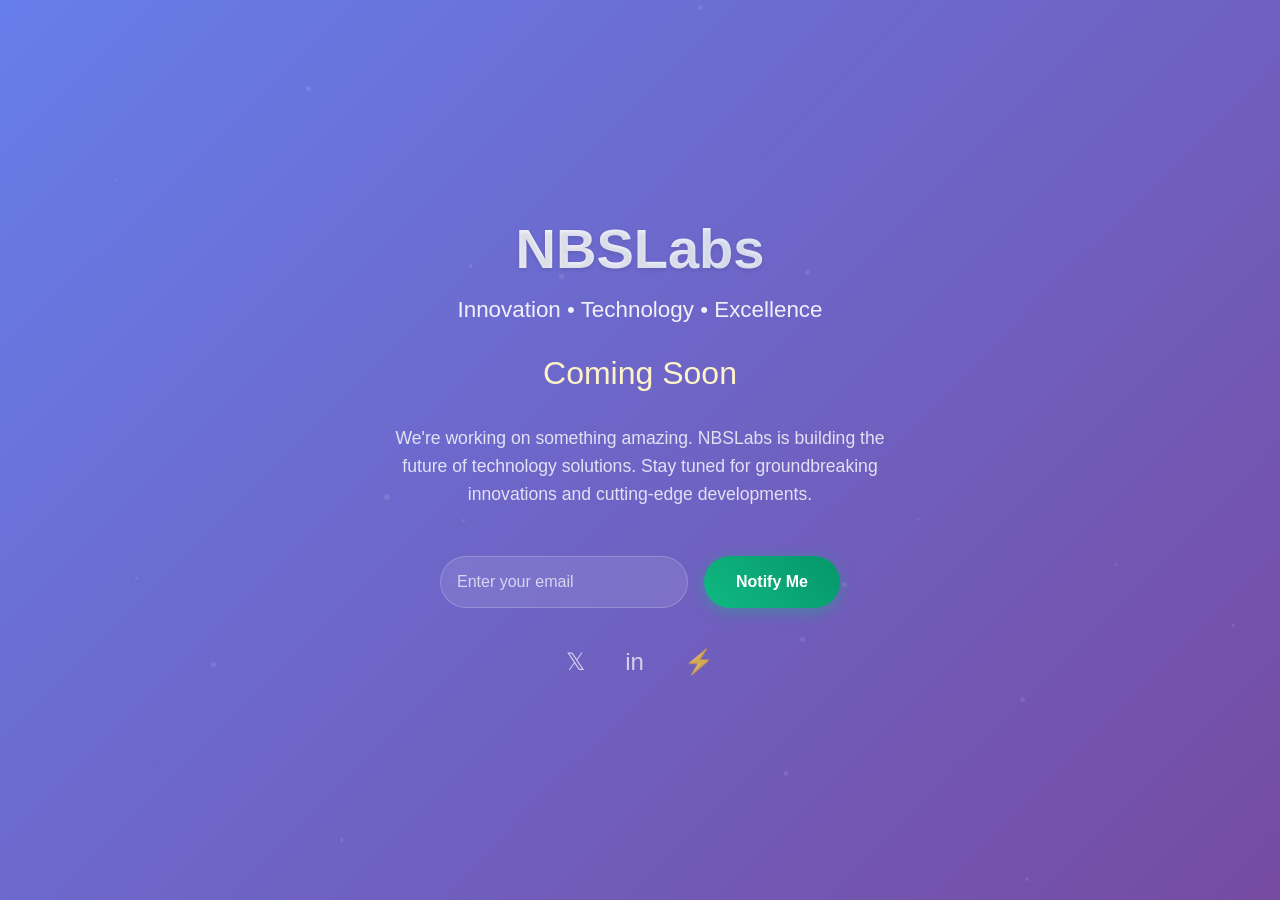
==== index.html @ 2b1c2d2f "Implemented basic coming soon web page" ====
<!DOCTYPE html>
<html lang="en">
<head>
    <meta charset="UTF-8">
    <meta name="viewport" content="width=device-width, initial-scale=1.0">
    <title>NBSLabs - Coming Soon</title>
    <meta name="description" content="NBSLabs - Innovation in technology. Coming soon.">
    <meta name="keywords" content="NBSLabs, technology, innovation, development, labs">
    
    <style>
        * {
            margin: 0;
            padding: 0;
            box-sizing: border-box;
        }

        body {
            font-family: -apple-system, BlinkMacSystemFont, 'Segoe UI', Roboto, Oxygen, Ubuntu, Cantarell, sans-serif;
            background: linear-gradient(135deg, #667eea 0%, #764ba2 100%);
            min-height: 100vh;
            display: flex;
            align-items: center;
            justify-content: center;
            color: white;
            overflow: hidden;
        }

        .container {
            text-align: center;
            max-width: 600px;
            padding: 2rem;
            animation: fadeInUp 1s ease-out;
        }

        .logo {
            font-size: 3.5rem;
            font-weight: 700;
            margin-bottom: 1rem;
            background: linear-gradient(45deg, #ffffff, #e0e7ff);
            -webkit-background-clip: text;
            -webkit-text-fill-color: transparent;
            background-clip: text;
            text-shadow: 0 2px 4px rgba(0,0,0,0.1);
        }

        .tagline {
            font-size: 1.4rem;
            margin-bottom: 2rem;
            opacity: 0.9;
            font-weight: 300;
        }

        .coming-soon {
            font-size: 2rem;
            font-weight: 500;
            margin-bottom: 2rem;
            color: #fef3c7;
        }

        .description {
            font-size: 1.1rem;
            line-height: 1.6;
            margin-bottom: 3rem;
            opacity: 0.8;
        }

        .notify-form {
            display: flex;
            max-width: 400px;
            margin: 0 auto 2rem;
            gap: 1rem;
        }

        .email-input {
            flex: 1;
            padding: 1rem;
            border: none;
            border-radius: 50px;
            font-size: 1rem;
            background: rgba(255, 255, 255, 0.1);
            color: white;
            backdrop-filter: blur(10px);
            border: 1px solid rgba(255, 255, 255, 0.2);
            transition: all 0.3s ease;
        }

        .email-input::placeholder {
            color: rgba(255, 255, 255, 0.7);
        }

        .email-input:focus {
            outline: none;
            background: rgba(255, 255, 255, 0.2);
            border-color: rgba(255, 255, 255, 0.4);
            transform: translateY(-2px);
        }

        .notify-btn {
            padding: 1rem 2rem;
            background: linear-gradient(45deg, #10b981, #059669);
            color: white;
            border: none;
            border-radius: 50px;
            font-size: 1rem;
            font-weight: 600;
            cursor: pointer;
            transition: all 0.3s ease;
            box-shadow: 0 4px 15px rgba(16, 185, 129, 0.4);
        }

        .notify-btn:hover {
            transform: translateY(-2px);
            box-shadow: 0 8px 25px rgba(16, 185, 129, 0.6);
        }

        .social-links {
            display: flex;
            justify-content: center;
            gap: 1.5rem;
            margin-top: 2rem;
        }

        .social-link {
            color: rgba(255, 255, 255, 0.7);
            font-size: 1.5rem;
            text-decoration: none;
            transition: all 0.3s ease;
            padding: 0.5rem;
        }

        .social-link:hover {
            color: white;
            transform: translateY(-3px);
        }

        .particles {
            position: absolute;
            width: 100%;
            height: 100%;
            overflow: hidden;
            z-index: -1;
        }

        .particle {
            position: absolute;
            background: rgba(255, 255, 255, 0.1);
            border-radius: 50%;
            animation: float 6s ease-in-out infinite;
        }

        @keyframes fadeInUp {
            from {
                opacity: 0;
                transform: translateY(30px);
            }
            to {
                opacity: 1;
                transform: translateY(0);
            }
        }

        @keyframes float {
            0%, 100% {
                transform: translateY(0px);
            }
            50% {
                transform: translateY(-20px);
            }
        }

        @media (max-width: 768px) {
            .container {
                padding: 1rem;
            }
            
            .logo {
                font-size: 2.5rem;
            }
            
            .coming-soon {
                font-size: 1.5rem;
            }
            
            .notify-form {
                flex-direction: column;
                gap: 1rem;
            }
            
            .notify-btn {
                padding: 1rem;
            }
        }
    </style>
</head>
<body>
    <div class="particles" id="particles"></div>
    
    <div class="container">
        <h1 class="logo">NBSLabs</h1>
        <p class="tagline">Innovation • Technology • Excellence</p>
        <h2 class="coming-soon">Coming Soon</h2>
        <p class="description">
            We're working on something amazing. NBSLabs is building the future of technology solutions. 
            Stay tuned for groundbreaking innovations and cutting-edge developments.
        </p>
        
        <form class="notify-form" onsubmit="handleNotify(event)">
            <input type="email" class="email-input" placeholder="Enter your email" required>
            <button type="submit" class="notify-btn">Notify Me</button>
        </form>
        
        <div class="social-links">
            <a href="#" class="social-link" title="Twitter">𝕏</a>
            <a href="#" class="social-link" title="LinkedIn">in</a>
            <a href="#" class="social-link" title="GitHub">⚡</a>
        </div>
    </div>

    <script>
        // Create floating particles
        function createParticles() {
            const particlesContainer = document.getElementById('particles');
            const particleCount = 20;
            
            for (let i = 0; i < particleCount; i++) {
                const particle = document.createElement('div');
                particle.className = 'particle';
                
                // Random size and position
                const size = Math.random() * 4 + 2;
                particle.style.width = size + 'px';
                particle.style.height = size + 'px';
                particle.style.left = Math.random() * 100 + '%';
                particle.style.top = Math.random() * 100 + '%';
                
                // Random animation delay and duration
                particle.style.animationDelay = Math.random() * 6 + 's';
                particle.style.animationDuration = (Math.random() * 3 + 3) + 's';
                
                particlesContainer.appendChild(particle);
            }
        }
        
        // Handle notify form submission
        function handleNotify(event) {
            event.preventDefault();
            const email = event.target.querySelector('.email-input').value;
            
            // Simple validation and feedback
            if (email) {
                alert('Thanks for your interest! We\'ll notify you when NBSLabs launches.');
                event.target.reset();
            }
        }
        
        // Initialize particles when page loads
        document.addEventListener('DOMContentLoaded', createParticles);
        
        // Add some dynamic effects
        document.addEventListener('mousemove', (e) => {
            const mouseX = e.clientX / window.innerWidth;
            const mouseY = e.clientY / window.innerHeight;
            
            document.body.style.background = `linear-gradient(135deg, 
                hsl(${220 + mouseX * 40}, 70%, ${60 + mouseY * 10}%) 0%, 
                hsl(${260 + mouseX * 40}, 70%, ${50 + mouseY * 10}%) 100%)`;
        });
    </script>
</body>
</html>
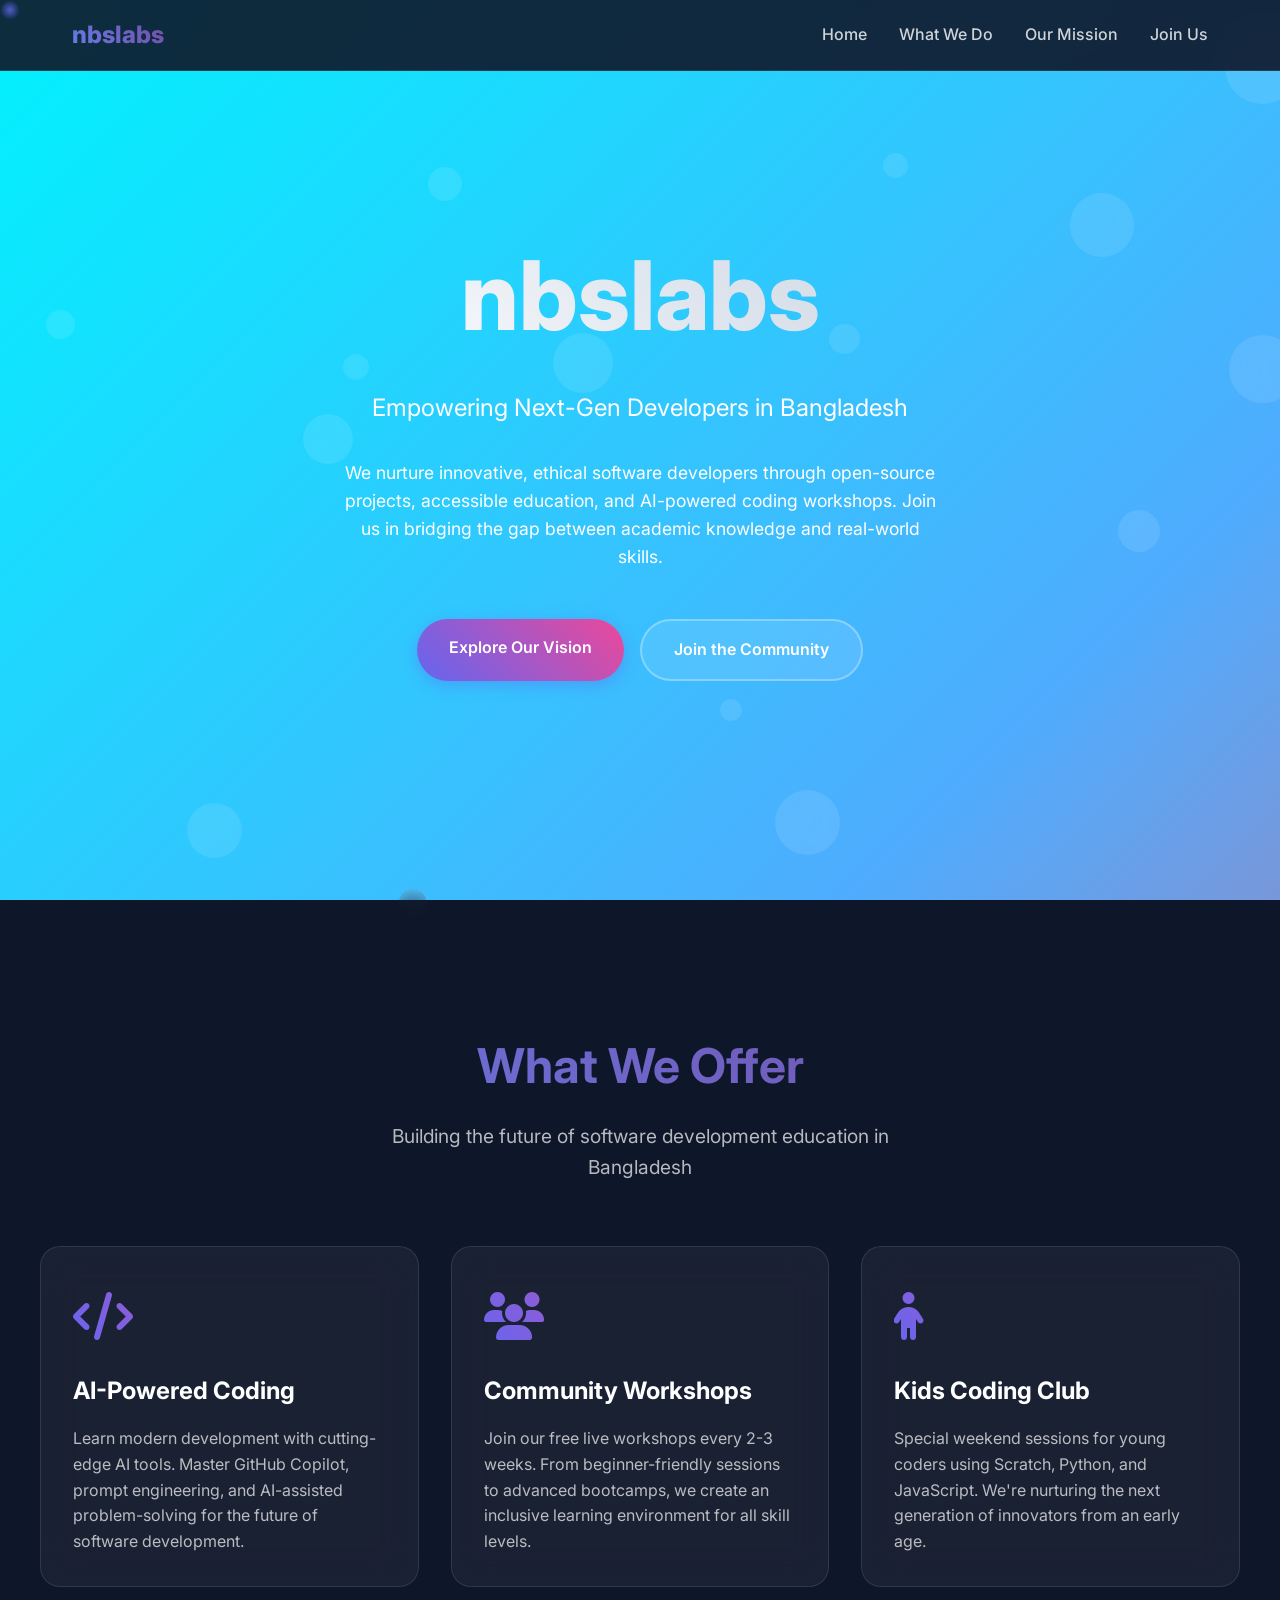
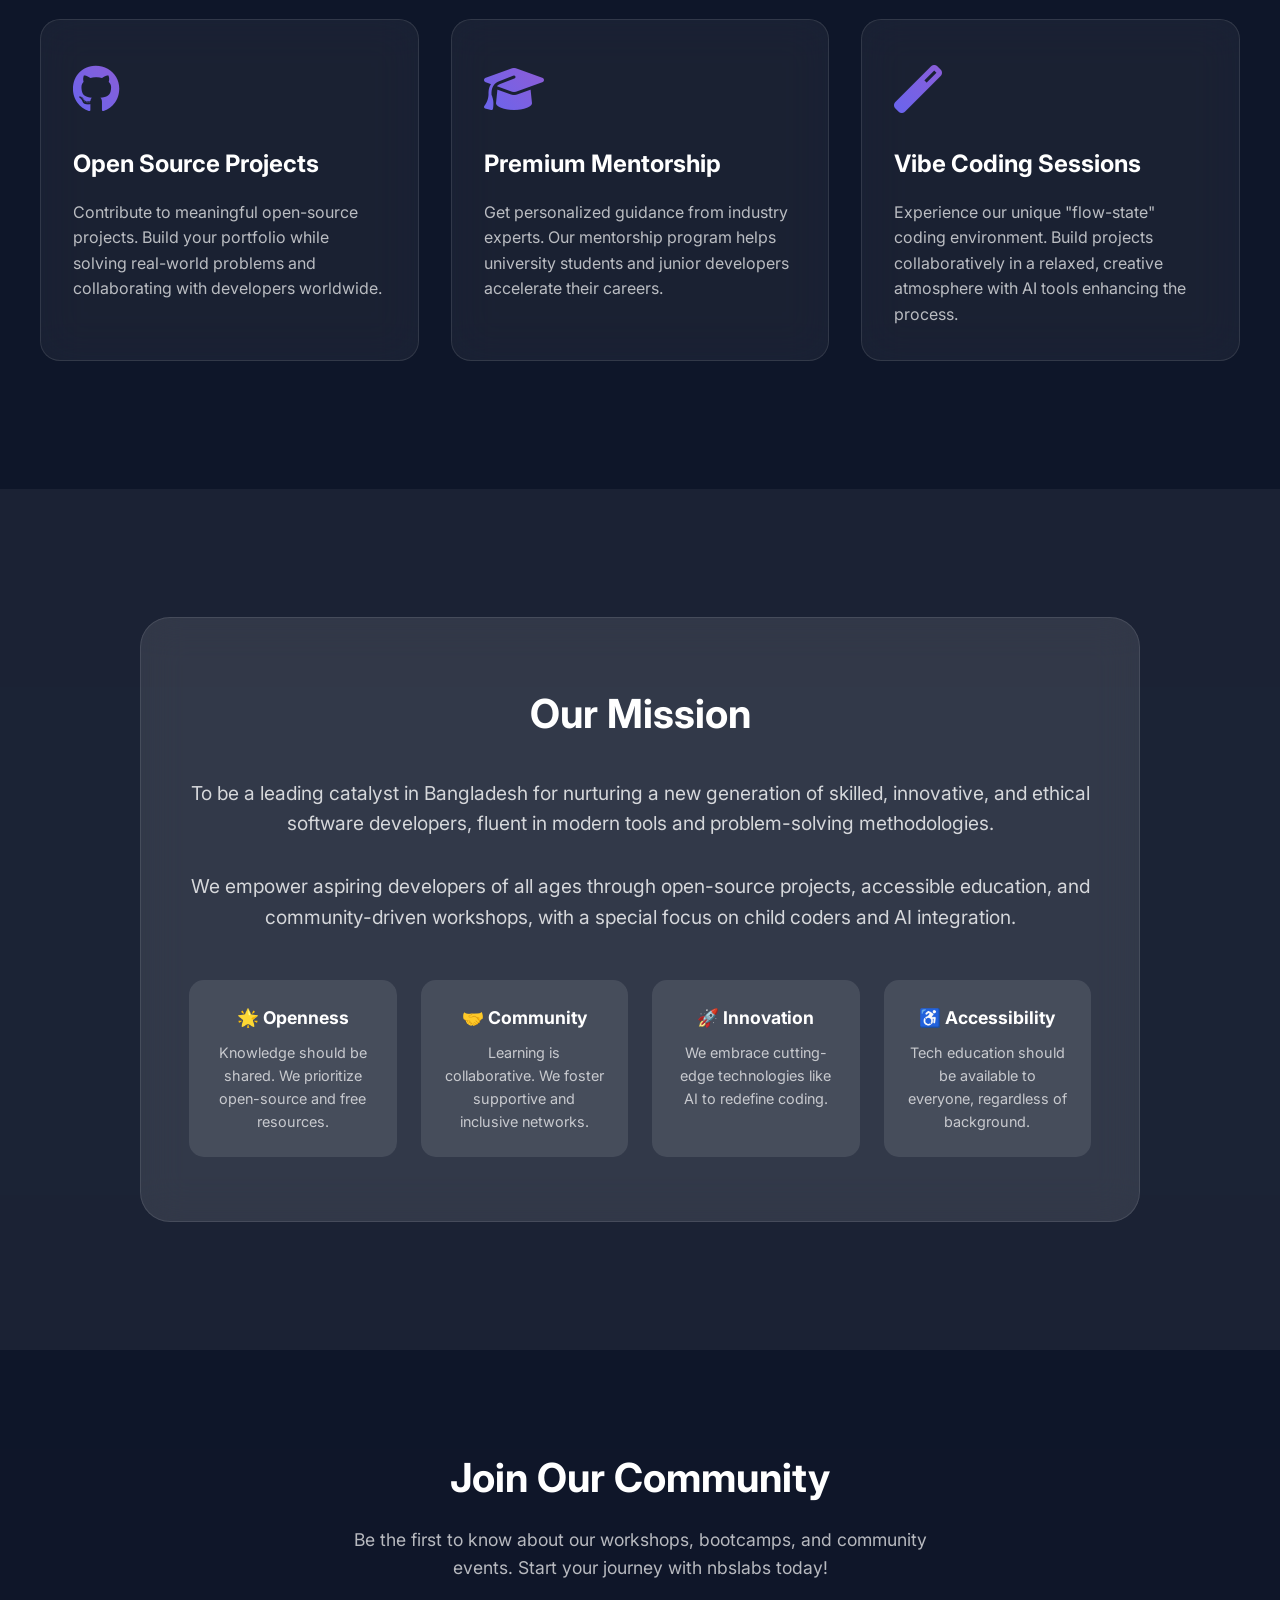
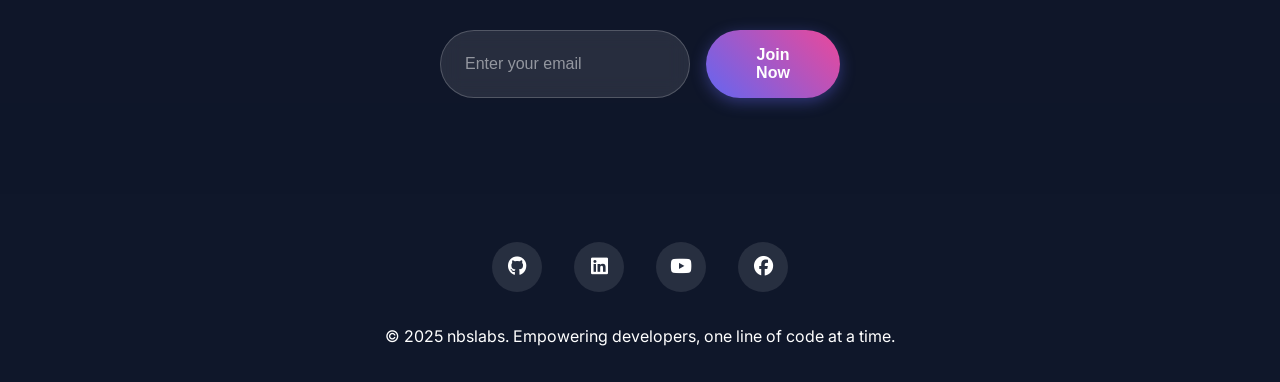
==== commit c3fcbd28: "Implemented nbslabs landing page" ====
--- a/index.html
+++ b/index.html
@@ -3,152 +3,484 @@
 <head>
     <meta charset="UTF-8">
     <meta name="viewport" content="width=device-width, initial-scale=1.0">
-    <title>NBSLabs - Coming Soon</title>
-    <meta name="description" content="NBSLabs - Innovation in technology. Coming soon.">
-    <meta name="keywords" content="NBSLabs, technology, innovation, development, labs">
+    <title>nbslabs - Empowering Next-Gen Developers</title>
+    <meta name="description" content="nbslabs - Nurturing innovative software developers through open-source projects, accessible education, and AI-powered coding workshops in Bangladesh.">
+    <meta name="keywords" content="nbslabs, Bangladesh, coding, education, AI, developers, workshops, open source">
+    
+    <!-- External libraries -->
+    <link href="https://cdnjs.cloudflare.com/ajax/libs/font-awesome/6.4.0/css/all.min.css" rel="stylesheet">
+    <link href="https://fonts.googleapis.com/css2?family=Inter:wght@300;400;500;600;700;800&family=JetBrains+Mono:wght@400;500&display=swap" rel="stylesheet">
     
     <style>
+        :root {
+            --primary-color: #6366f1;
+            --secondary-color: #ec4899;
+            --accent-color: #10b981;
+            --text-dark: #1e293b;
+            --text-light: #64748b;
+            --bg-light: #f8fafc;
+            --bg-dark: #0f172a;
+            --gradient-1: linear-gradient(135deg, #667eea 0%, #764ba2 100%);
+            --gradient-2: linear-gradient(135deg, #f093fb 0%, #f5576c 100%);
+            --gradient-3: linear-gradient(135deg, #4facfe 0%, #00f2fe 100%);
+        }
+
         * {
             margin: 0;
             padding: 0;
             box-sizing: border-box;
         }
 
+        html {
+            scroll-behavior: smooth;
+        }
+
         body {
-            font-family: -apple-system, BlinkMacSystemFont, 'Segoe UI', Roboto, Oxygen, Ubuntu, Cantarell, sans-serif;
-            background: linear-gradient(135deg, #667eea 0%, #764ba2 100%);
+            font-family: 'Inter', sans-serif;
+            line-height: 1.6;
+            color: var(--text-dark);
+            background: var(--bg-dark);
+            overflow-x: hidden;
+        }
+
+        /* Background Effects */
+        .bg-animation {
+            position: fixed;
+            top: 0;
+            left: 0;
+            width: 100%;
+            height: 100%;
+            z-index: -2;
+            background: linear-gradient(-45deg, #667eea, #764ba2, #f093fb, #f5576c, #4facfe, #00f2fe);
+            background-size: 400% 400%;
+            animation: gradientShift 15s ease infinite;
+        }
+
+        @keyframes gradientShift {
+            0% { background-position: 0% 50%; }
+            50% { background-position: 100% 50%; }
+            100% { background-position: 0% 50%; }
+        }
+
+        .floating-elements {
+            position: fixed;
+            top: 0;
+            left: 0;
+            width: 100%;
+            height: 100%;
+            z-index: -1;
+            pointer-events: none;
+        }
+
+        .floating-element {
+            position: absolute;
+            border-radius: 50%;
+            background: rgba(255, 255, 255, 0.1);
+            backdrop-filter: blur(10px);
+            animation: float 6s ease-in-out infinite;
+        }
+
+        @keyframes float {
+            0%, 100% { transform: translateY(0px) rotate(0deg); }
+            50% { transform: translateY(-20px) rotate(180deg); }
+        }
+
+        /* Navigation */
+        nav {
+            position: fixed;
+            top: 0;
+            width: 100%;
+            background: rgba(15, 23, 42, 0.9);
+            backdrop-filter: blur(20px);
+            border-bottom: 1px solid rgba(255, 255, 255, 0.1);
+            z-index: 1000;
+            transition: all 0.3s ease;
+        }
+
+        .nav-container {
+            max-width: 1200px;
+            margin: 0 auto;
+            padding: 1rem 2rem;
+            display: flex;
+            justify-content: space-between;
+            align-items: center;
+        }
+
+        .logo {
+            font-size: 1.5rem;
+            font-weight: 800;
+            color: white;
+            text-decoration: none;
+            background: linear-gradient(45deg, #667eea, #764ba2);
+            -webkit-background-clip: text;
+            -webkit-text-fill-color: transparent;
+            background-clip: text;
+        }
+
+        .nav-links {
+            display: flex;
+            list-style: none;
+            gap: 2rem;
+        }
+
+        .nav-links a {
+            color: rgba(255, 255, 255, 0.8);
+            text-decoration: none;
+            font-weight: 500;
+            transition: all 0.3s ease;
+            position: relative;
+        }
+
+        .nav-links a:hover {
+            color: white;
+            transform: translateY(-2px);
+        }
+
+        .nav-links a::after {
+            content: '';
+            position: absolute;
+            bottom: -5px;
+            left: 0;
+            width: 0;
+            height: 2px;
+            background: var(--gradient-1);
+            transition: width 0.3s ease;
+        }
+
+        .nav-links a:hover::after {
+            width: 100%;
+        }
+
+        /* Hero Section */
+        .hero {
             min-height: 100vh;
             display: flex;
             align-items: center;
             justify-content: center;
-            color: white;
-            overflow: hidden;
-        }
-
-        .container {
             text-align: center;
-            max-width: 600px;
             padding: 2rem;
-            animation: fadeInUp 1s ease-out;
-        }
-
-        .logo {
-            font-size: 3.5rem;
-            font-weight: 700;
+            position: relative;
+        }
+
+        .hero-content {
+            max-width: 800px;
+            color: white;
+            z-index: 10;
+        }
+
+        .hero h1 {
+            font-size: clamp(3rem, 8vw, 6rem);
+            font-weight: 800;
             margin-bottom: 1rem;
-            background: linear-gradient(45deg, #ffffff, #e0e7ff);
+            background: linear-gradient(45deg, #ffffff, #e2e8f0, #cbd5e1);
             -webkit-background-clip: text;
             -webkit-text-fill-color: transparent;
             background-clip: text;
-            text-shadow: 0 2px 4px rgba(0,0,0,0.1);
-        }
-
-        .tagline {
-            font-size: 1.4rem;
+            animation: slideInUp 1s ease-out;
+        }
+
+        .hero-subtitle {
+            font-size: clamp(1.2rem, 3vw, 1.5rem);
             margin-bottom: 2rem;
             opacity: 0.9;
-            font-weight: 300;
-        }
-
-        .coming-soon {
-            font-size: 2rem;
-            font-weight: 500;
-            margin-bottom: 2rem;
-            color: #fef3c7;
-        }
-
-        .description {
+            animation: slideInUp 1s ease-out 0.2s both;
+        }
+
+        .hero-description {
             font-size: 1.1rem;
-            line-height: 1.6;
             margin-bottom: 3rem;
             opacity: 0.8;
-        }
-
-        .notify-form {
+            max-width: 600px;
+            margin-left: auto;
+            margin-right: auto;
+            animation: slideInUp 1s ease-out 0.4s both;
+        }
+
+        .cta-buttons {
             display: flex;
-            max-width: 400px;
-            margin: 0 auto 2rem;
             gap: 1rem;
-        }
-
-        .email-input {
-            flex: 1;
-            padding: 1rem;
-            border: none;
-            border-radius: 50px;
-            font-size: 1rem;
-            background: rgba(255, 255, 255, 0.1);
-            color: white;
-            backdrop-filter: blur(10px);
-            border: 1px solid rgba(255, 255, 255, 0.2);
-            transition: all 0.3s ease;
-        }
-
-        .email-input::placeholder {
-            color: rgba(255, 255, 255, 0.7);
-        }
-
-        .email-input:focus {
-            outline: none;
-            background: rgba(255, 255, 255, 0.2);
-            border-color: rgba(255, 255, 255, 0.4);
-            transform: translateY(-2px);
-        }
-
-        .notify-btn {
+            justify-content: center;
+            flex-wrap: wrap;
+            animation: slideInUp 1s ease-out 0.6s both;
+        }
+
+        .btn {
             padding: 1rem 2rem;
-            background: linear-gradient(45deg, #10b981, #059669);
-            color: white;
             border: none;
             border-radius: 50px;
             font-size: 1rem;
             font-weight: 600;
+            text-decoration: none;
             cursor: pointer;
             transition: all 0.3s ease;
-            box-shadow: 0 4px 15px rgba(16, 185, 129, 0.4);
-        }
-
-        .notify-btn:hover {
+            position: relative;
+            overflow: hidden;
+        }
+
+        .btn-primary {
+            background: linear-gradient(45deg, var(--primary-color), var(--secondary-color));
+            color: white;
+            box-shadow: 0 4px 15px rgba(99, 102, 241, 0.4);
+        }
+
+        .btn-secondary {
+            background: rgba(255, 255, 255, 0.1);
+            color: white;
+            border: 2px solid rgba(255, 255, 255, 0.3);
+            backdrop-filter: blur(10px);
+        }
+
+        .btn:hover {
+            transform: translateY(-3px);
+            box-shadow: 0 8px 25px rgba(99, 102, 241, 0.6);
+        }
+
+        /* Features Section */
+        .features {
+            padding: 8rem 2rem;
+            background: rgba(15, 23, 42, 0.9);
+            backdrop-filter: blur(20px);
+        }
+
+        .features-container {
+            max-width: 1200px;
+            margin: 0 auto;
+        }
+
+        .section-title {
+            text-align: center;
+            font-size: 3rem;
+            font-weight: 700;
+            margin-bottom: 1rem;
+            color: white;
+            background: linear-gradient(45deg, #667eea, #764ba2);
+            -webkit-background-clip: text;
+            -webkit-text-fill-color: transparent;
+            background-clip: text;
+        }
+
+        .section-subtitle {
+            text-align: center;
+            font-size: 1.2rem;
+            margin-bottom: 4rem;
+            color: rgba(255, 255, 255, 0.7);
+            max-width: 600px;
+            margin-left: auto;
+            margin-right: auto;
+        }
+
+        .features-grid {
+            display: grid;
+            grid-template-columns: repeat(auto-fit, minmax(300px, 1fr));
+            gap: 2rem;
+        }
+
+        .feature-card {
+            background: rgba(255, 255, 255, 0.05);
+            border-radius: 20px;
+            padding: 2rem;
+            backdrop-filter: blur(20px);
+            border: 1px solid rgba(255, 255, 255, 0.1);
+            transition: all 0.3s ease;
+            position: relative;
+            overflow: hidden;
+        }
+
+        .feature-card::before {
+            content: '';
+            position: absolute;
+            top: 0;
+            left: 0;
+            right: 0;
+            height: 3px;
+            background: linear-gradient(90deg, var(--primary-color), var(--secondary-color));
+            transform: scaleX(0);
+            transition: transform 0.3s ease;
+        }
+
+        .feature-card:hover::before {
+            transform: scaleX(1);
+        }
+
+        .feature-card:hover {
+            transform: translateY(-10px);
+            background: rgba(255, 255, 255, 0.1);
+        }
+
+        .feature-icon {
+            font-size: 3rem;
+            margin-bottom: 1rem;
+            background: linear-gradient(45deg, var(--primary-color), var(--secondary-color));
+            -webkit-background-clip: text;
+            -webkit-text-fill-color: transparent;
+            background-clip: text;
+        }
+
+        .feature-card h3 {
+            font-size: 1.5rem;
+            margin-bottom: 1rem;
+            color: white;
+        }
+
+        .feature-card p {
+            color: rgba(255, 255, 255, 0.7);
+            line-height: 1.6;
+        }
+
+        /* Mission Section */
+        .mission {
+            padding: 8rem 2rem;
+            background: rgba(255, 255, 255, 0.05);
+        }
+
+        .mission-container {
+            max-width: 1000px;
+            margin: 0 auto;
+            text-align: center;
+        }
+
+        .mission-content {
+            background: rgba(255, 255, 255, 0.1);
+            border-radius: 30px;
+            padding: 4rem 3rem;
+            backdrop-filter: blur(20px);
+            border: 1px solid rgba(255, 255, 255, 0.1);
+        }
+
+        .mission-content h2 {
+            font-size: 2.5rem;
+            margin-bottom: 2rem;
+            color: white;
+        }
+
+        .mission-content p {
+            font-size: 1.2rem;
+            color: rgba(255, 255, 255, 0.8);
+            margin-bottom: 2rem;
+        }
+
+        .values-list {
+            display: grid;
+            grid-template-columns: repeat(auto-fit, minmax(200px, 1fr));
+            gap: 1.5rem;
+            margin-top: 3rem;
+        }
+
+        .value-item {
+            background: rgba(255, 255, 255, 0.1);
+            border-radius: 15px;
+            padding: 1.5rem;
+            transition: all 0.3s ease;
+        }
+
+        .value-item:hover {
+            transform: scale(1.05);
+            background: rgba(255, 255, 255, 0.15);
+        }
+
+        .value-item h4 {
+            color: white;
+            margin-bottom: 0.5rem;
+            font-size: 1.1rem;
+        }
+
+        .value-item p {
+            color: rgba(255, 255, 255, 0.7);
+            font-size: 0.9rem;
+            margin: 0;
+        }
+
+        /* Newsletter Section */
+        .newsletter {
+            padding: 6rem 2rem;
+            background: rgba(15, 23, 42, 0.95);
+        }
+
+        .newsletter-container {
+            max-width: 600px;
+            margin: 0 auto;
+            text-align: center;
+        }
+
+        .newsletter h2 {
+            font-size: 2.5rem;
+            margin-bottom: 1rem;
+            color: white;
+        }
+
+        .newsletter p {
+            font-size: 1.1rem;
+            margin-bottom: 3rem;
+            color: rgba(255, 255, 255, 0.7);
+        }
+
+        .newsletter-form {
+            display: flex;
+            gap: 1rem;
+            max-width: 400px;
+            margin: 0 auto;
+        }
+
+        .email-input {
+            flex: 1;
+            padding: 1rem 1.5rem;
+            border: none;
+            border-radius: 50px;
+            background: rgba(255, 255, 255, 0.1);
+            color: white;
+            font-size: 1rem;
+            backdrop-filter: blur(10px);
+            border: 1px solid rgba(255, 255, 255, 0.2);
+            transition: all 0.3s ease;
+        }
+
+        .email-input::placeholder {
+            color: rgba(255, 255, 255, 0.5);
+        }
+
+        .email-input:focus {
+            outline: none;
+            background: rgba(255, 255, 255, 0.15);
+            border-color: var(--primary-color);
             transform: translateY(-2px);
-            box-shadow: 0 8px 25px rgba(16, 185, 129, 0.6);
+        }
+
+        /* Footer */
+        footer {
+            background: var(--bg-dark);
+            padding: 3rem 2rem 2rem;
+            color: white;
+            text-align: center;
         }
 
         .social-links {
             display: flex;
             justify-content: center;
-            gap: 1.5rem;
-            margin-top: 2rem;
+            gap: 2rem;
+            margin-bottom: 2rem;
         }
 
         .social-link {
-            color: rgba(255, 255, 255, 0.7);
-            font-size: 1.5rem;
-            text-decoration: none;
-            transition: all 0.3s ease;
-            padding: 0.5rem;
-        }
-
-        .social-link:hover {
-            color: white;
-            transform: translateY(-3px);
-        }
-
-        .particles {
-            position: absolute;
-            width: 100%;
-            height: 100%;
-            overflow: hidden;
-            z-index: -1;
-        }
-
-        .particle {
-            position: absolute;
+            display: flex;
+            align-items: center;
+            justify-content: center;
+            width: 50px;
+            height: 50px;
             background: rgba(255, 255, 255, 0.1);
             border-radius: 50%;
-            animation: float 6s ease-in-out infinite;
-        }
-
-        @keyframes fadeInUp {
+            color: white;
+            text-decoration: none;
+            font-size: 1.2rem;
+            transition: all 0.3s ease;
+        }
+
+        .social-link:hover {
+            background: var(--primary-color);
+            transform: translateY(-3px) scale(1.1);
+        }
+
+        /* Animations */
+        @keyframes slideInUp {
             from {
                 opacity: 0;
                 transform: translateY(30px);
@@ -159,111 +491,382 @@
             }
         }
 
-        @keyframes float {
-            0%, 100% {
-                transform: translateY(0px);
-            }
-            50% {
-                transform: translateY(-20px);
-            }
-        }
-
+        .scroll-reveal {
+            opacity: 0;
+            transform: translateY(50px);
+            transition: all 0.6s ease;
+        }
+
+        .scroll-reveal.revealed {
+            opacity: 1;
+            transform: translateY(0);
+        }
+
+        /* Mobile Responsiveness */
         @media (max-width: 768px) {
-            .container {
-                padding: 1rem;
-            }
-            
-            .logo {
-                font-size: 2.5rem;
-            }
-            
-            .coming-soon {
-                font-size: 1.5rem;
-            }
-            
-            .notify-form {
+            .nav-links {
+                display: none;
+            }
+            
+            .hero {
+                padding: 6rem 1rem 4rem;
+            }
+            
+            .features {
+                padding: 4rem 1rem;
+            }
+            
+            .mission {
+                padding: 4rem 1rem;
+            }
+            
+            .mission-content {
+                padding: 2rem 1.5rem;
+            }
+            
+            .newsletter-form {
                 flex-direction: column;
-                gap: 1rem;
-            }
-            
-            .notify-btn {
-                padding: 1rem;
-            }
+            }
+            
+            .cta-buttons {
+                flex-direction: column;
+                align-items: center;
+            }
+            
+            .btn {
+                width: 200px;
+            }
+        }
+
+        /* Cursor effect */
+        .cursor-glow {
+            position: fixed;
+            width: 20px;
+            height: 20px;
+            background: radial-gradient(circle, rgba(99, 102, 241, 0.8) 0%, transparent 70%);
+            border-radius: 50%;
+            pointer-events: none;
+            z-index: 9999;
+            transition: transform 0.1s ease;
         }
     </style>
 </head>
 <body>
-    <div class="particles" id="particles"></div>
+    <!-- Background Animation -->
+    <div class="bg-animation"></div>
     
-    <div class="container">
-        <h1 class="logo">NBSLabs</h1>
-        <p class="tagline">Innovation • Technology • Excellence</p>
-        <h2 class="coming-soon">Coming Soon</h2>
-        <p class="description">
-            We're working on something amazing. NBSLabs is building the future of technology solutions. 
-            Stay tuned for groundbreaking innovations and cutting-edge developments.
-        </p>
-        
-        <form class="notify-form" onsubmit="handleNotify(event)">
-            <input type="email" class="email-input" placeholder="Enter your email" required>
-            <button type="submit" class="notify-btn">Notify Me</button>
-        </form>
-        
+    <!-- Floating Elements -->
+    <div class="floating-elements" id="floatingElements"></div>
+    
+    <!-- Cursor Glow Effect -->
+    <div class="cursor-glow" id="cursorGlow"></div>
+    
+    <!-- Navigation -->
+    <nav id="navbar">
+        <div class="nav-container">
+            <a href="#" class="logo">nbslabs</a>
+            <ul class="nav-links">
+                <li><a href="#home">Home</a></li>
+                <li><a href="#features">What We Do</a></li>
+                <li><a href="#mission">Our Mission</a></li>
+                <li><a href="#contact">Join Us</a></li>
+            </ul>
+        </div>
+    </nav>
+
+    <!-- Hero Section -->
+    <section id="home" class="hero">
+        <div class="hero-content">
+            <h1>nbslabs</h1>
+            <p class="hero-subtitle">Empowering Next-Gen Developers in Bangladesh</p>
+            <p class="hero-description">
+                We nurture innovative, ethical software developers through open-source projects, 
+                accessible education, and AI-powered coding workshops. Join us in bridging the gap 
+                between academic knowledge and real-world skills.
+            </p>
+            <div class="cta-buttons">
+                <a href="#features" class="btn btn-primary">Explore Our Vision</a>
+                <a href="#contact" class="btn btn-secondary">Join the Community</a>
+            </div>
+        </div>
+    </section>
+
+    <!-- Features Section -->
+    <section id="features" class="features">
+        <div class="features-container">
+            <h2 class="section-title scroll-reveal">What We Offer</h2>
+            <p class="section-subtitle scroll-reveal">Building the future of software development education in Bangladesh</p>
+            
+            <div class="features-grid">
+                <div class="feature-card scroll-reveal">
+                    <div class="feature-icon">
+                        <i class="fas fa-code"></i>
+                    </div>
+                    <h3>AI-Powered Coding</h3>
+                    <p>Learn modern development with cutting-edge AI tools. Master GitHub Copilot, prompt engineering, and AI-assisted problem-solving for the future of software development.</p>
+                </div>
+                
+                <div class="feature-card scroll-reveal">
+                    <div class="feature-icon">
+                        <i class="fas fa-users"></i>
+                    </div>
+                    <h3>Community Workshops</h3>
+                    <p>Join our free live workshops every 2-3 weeks. From beginner-friendly sessions to advanced bootcamps, we create an inclusive learning environment for all skill levels.</p>
+                </div>
+                
+                <div class="feature-card scroll-reveal">
+                    <div class="feature-icon">
+                        <i class="fas fa-child"></i>
+                    </div>
+                    <h3>Kids Coding Club</h3>
+                    <p>Special weekend sessions for young coders using Scratch, Python, and JavaScript. We're nurturing the next generation of innovators from an early age.</p>
+                </div>
+                
+                <div class="feature-card scroll-reveal">
+                    <div class="feature-icon">
+                        <i class="fab fa-github"></i>
+                    </div>
+                    <h3>Open Source Projects</h3>
+                    <p>Contribute to meaningful open-source projects. Build your portfolio while solving real-world problems and collaborating with developers worldwide.</p>
+                </div>
+                
+                <div class="feature-card scroll-reveal">
+                    <div class="feature-icon">
+                        <i class="fas fa-graduation-cap"></i>
+                    </div>
+                    <h3>Premium Mentorship</h3>
+                    <p>Get personalized guidance from industry experts. Our mentorship program helps university students and junior developers accelerate their careers.</p>
+                </div>
+                
+                <div class="feature-card scroll-reveal">
+                    <div class="feature-icon">
+                        <i class="fas fa-magic"></i>
+                    </div>
+                    <h3>Vibe Coding Sessions</h3>
+                    <p>Experience our unique "flow-state" coding environment. Build projects collaboratively in a relaxed, creative atmosphere with AI tools enhancing the process.</p>
+                </div>
+            </div>
+        </div>
+    </section>
+
+    <!-- Mission Section -->
+    <section id="mission" class="mission">
+        <div class="mission-container">
+            <div class="mission-content scroll-reveal">
+                <h2>Our Mission</h2>
+                <p>
+                    To be a leading catalyst in Bangladesh for nurturing a new generation of skilled, 
+                    innovative, and ethical software developers, fluent in modern tools and problem-solving methodologies.
+                </p>
+                <p>
+                    We empower aspiring developers of all ages through open-source projects, accessible education, 
+                    and community-driven workshops, with a special focus on child coders and AI integration.
+                </p>
+                
+                <div class="values-list">
+                    <div class="value-item">
+                        <h4>🌟 Openness</h4>
+                        <p>Knowledge should be shared. We prioritize open-source and free resources.</p>
+                    </div>
+                    <div class="value-item">
+                        <h4>🤝 Community</h4>
+                        <p>Learning is collaborative. We foster supportive and inclusive networks.</p>
+                    </div>
+                    <div class="value-item">
+                        <h4>🚀 Innovation</h4>
+                        <p>We embrace cutting-edge technologies like AI to redefine coding.</p>
+                    </div>
+                    <div class="value-item">
+                        <h4>♿ Accessibility</h4>
+                        <p>Tech education should be available to everyone, regardless of background.</p>
+                    </div>
+                </div>
+            </div>
+        </div>
+    </section>
+
+    <!-- Newsletter Section -->
+    <section id="contact" class="newsletter">
+        <div class="newsletter-container">
+            <h2 class="scroll-reveal">Join Our Community</h2>
+            <p class="scroll-reveal">
+                Be the first to know about our workshops, bootcamps, and community events. 
+                Start your journey with nbslabs today!
+            </p>
+            <form class="newsletter-form scroll-reveal" id="newsletterForm">
+                <input type="email" class="email-input" placeholder="Enter your email" required>
+                <button type="submit" class="btn btn-primary">Join Now</button>
+            </form>
+        </div>
+    </section>
+
+    <!-- Footer -->
+    <footer>
         <div class="social-links">
-            <a href="#" class="social-link" title="Twitter">𝕏</a>
-            <a href="#" class="social-link" title="LinkedIn">in</a>
-            <a href="#" class="social-link" title="GitHub">⚡</a>
+            <a href="#" class="social-link" title="GitHub">
+                <i class="fab fa-github"></i>
+            </a>
+            <a href="#" class="social-link" title="LinkedIn">
+                <i class="fab fa-linkedin"></i>
+            </a>
+            <a href="#" class="social-link" title="YouTube">
+                <i class="fab fa-youtube"></i>
+            </a>
+            <a href="#" class="social-link" title="Facebook">
+                <i class="fab fa-facebook"></i>
+            </a>
         </div>
-    </div>
+        <p>&copy; 2025 nbslabs. Empowering developers, one line of code at a time.</p>
+    </footer>
 
     <script>
-        // Create floating particles
-        function createParticles() {
-            const particlesContainer = document.getElementById('particles');
-            const particleCount = 20;
-            
-            for (let i = 0; i < particleCount; i++) {
-                const particle = document.createElement('div');
-                particle.className = 'particle';
-                
-                // Random size and position
-                const size = Math.random() * 4 + 2;
-                particle.style.width = size + 'px';
-                particle.style.height = size + 'px';
-                particle.style.left = Math.random() * 100 + '%';
-                particle.style.top = Math.random() * 100 + '%';
-                
-                // Random animation delay and duration
-                particle.style.animationDelay = Math.random() * 6 + 's';
-                particle.style.animationDuration = (Math.random() * 3 + 3) + 's';
-                
-                particlesContainer.appendChild(particle);
-            }
-        }
-        
-        // Handle notify form submission
-        function handleNotify(event) {
-            event.preventDefault();
-            const email = event.target.querySelector('.email-input').value;
-            
-            // Simple validation and feedback
-            if (email) {
-                alert('Thanks for your interest! We\'ll notify you when NBSLabs launches.');
-                event.target.reset();
-            }
-        }
-        
-        // Initialize particles when page loads
-        document.addEventListener('DOMContentLoaded', createParticles);
-        
-        // Add some dynamic effects
+        // Enhanced background animation based on mouse movement
         document.addEventListener('mousemove', (e) => {
             const mouseX = e.clientX / window.innerWidth;
             const mouseY = e.clientY / window.innerHeight;
             
-            document.body.style.background = `linear-gradient(135deg, 
-                hsl(${220 + mouseX * 40}, 70%, ${60 + mouseY * 10}%) 0%, 
-                hsl(${260 + mouseX * 40}, 70%, ${50 + mouseY * 10}%) 100%)`;
+            const bgAnimation = document.querySelector('.bg-animation');
+            const hue1 = 220 + mouseX * 60;
+            const hue2 = 260 + mouseY * 60;
+            const hue3 = 300 + mouseX * 40;
+            const hue4 = 340 + mouseY * 40;
+            
+            bgAnimation.style.background = `linear-gradient(-45deg, 
+                hsl(${hue1}, 70%, 60%), 
+                hsl(${hue2}, 70%, 55%), 
+                hsl(${hue3}, 80%, 65%), 
+                hsl(${hue4}, 75%, 60%))`;
+            bgAnimation.style.backgroundSize = '400% 400%';
+        });
+
+        // Cursor glow effect
+        const cursorGlow = document.getElementById('cursorGlow');
+        document.addEventListener('mousemove', (e) => {
+            cursorGlow.style.left = e.clientX - 10 + 'px';
+            cursorGlow.style.top = e.clientY - 10 + 'px';
+        });
+
+        // Create floating elements
+        function createFloatingElements() {
+            const container = document.getElementById('floatingElements');
+            const elementCount = 15;
+            
+            for (let i = 0; i < elementCount; i++) {
+                const element = document.createElement('div');
+                element.className = 'floating-element';
+                
+                const size = Math.random() * 60 + 20;
+                element.style.width = size + 'px';
+                element.style.height = size + 'px';
+                element.style.left = Math.random() * 100 + '%';
+                element.style.top = Math.random() * 100 + '%';
+                element.style.animationDelay = Math.random() * 6 + 's';
+                element.style.animationDuration = (Math.random() * 4 + 6) + 's';
+                
+                container.appendChild(element);
+            }
+        }
+
+        // Parallax scroll effect
+        window.addEventListener('scroll', () => {
+            const scrolled = window.pageYOffset;
+            const rate = scrolled * -0.5;
+            
+            document.querySelector('.floating-elements').style.transform = 
+                `translateY(${rate}px)`;
+        });
+
+        // Scroll reveal animation
+        function revealOnScroll() {
+            const reveals = document.querySelectorAll('.scroll-reveal');
+            
+            reveals.forEach(element => {
+                const elementTop = element.getBoundingClientRect().top;
+                const elementVisible = 150;
+                
+                if (elementTop < window.innerHeight - elementVisible) {
+                    element.classList.add('revealed');
+                }
+            });
+        }
+
+        // Navbar background on scroll
+        function handleNavbarScroll() {
+            const navbar = document.getElementById('navbar');
+            if (window.scrollY > 50) {
+                navbar.style.background = 'rgba(15, 23, 42, 0.95)';
+            } else {
+                navbar.style.background = 'rgba(15, 23, 42, 0.9)';
+            }
+        }
+
+        // Form submission
+        document.getElementById('newsletterForm').addEventListener('submit', (e) => {
+            e.preventDefault();
+            const email = e.target.querySelector('.email-input').value;
+            
+            // Simple success feedback
+            const button = e.target.querySelector('.btn');
+            const originalText = button.textContent;
+            
+            button.textContent = 'Welcome! 🎉';
+            button.style.background = 'linear-gradient(45deg, #10b981, #059669)';
+            
+            setTimeout(() => {
+                button.textContent = originalText;
+                button.style.background = '';
+                e.target.reset();
+            }, 2000);
+        });
+
+        // Smooth scrolling for navigation links
+        document.querySelectorAll('a[href^="#"]').forEach(anchor => {
+            anchor.addEventListener('click', function (e) {
+                e.preventDefault();
+                const target = document.querySelector(this.getAttribute('href'));
+                if (target) {
+                    target.scrollIntoView({
+                        behavior: 'smooth',
+                        block: 'start'
+                    });
+                }
+            });
+        });
+
+        // Enhanced card hover effects
+        document.querySelectorAll('.feature-card').forEach(card => {
+            card.addEventListener('mouseenter', function() {
+                this.style.transform = 'translateY(-15px) rotateX(5deg)';
+                this.style.boxShadow = '0 20px 40px rgba(99, 102, 241, 0.3)';
+            });
+            
+            card.addEventListener('mouseleave', function() {
+                this.style.transform = 'translateY(0) rotateX(0)';
+                this.style.boxShadow = '';
+            });
+        });
+
+        // Initialize everything when DOM is loaded
+        document.addEventListener('DOMContentLoaded', () => {
+            createFloatingElements();
+            revealOnScroll();
+        });
+
+        // Event listeners
+        window.addEventListener('scroll', () => {
+            revealOnScroll();
+            handleNavbarScroll();
+        });
+
+        // Add some interactive button effects
+        document.querySelectorAll('.btn').forEach(btn => {
+            btn.addEventListener('mouseenter', function() {
+                this.style.transform = 'translateY(-3px) scale(1.05)';
+            });
+            
+            btn.addEventListener('mouseleave', function() {
+                this.style.transform = 'translateY(0) scale(1)';
+            });
         });
     </script>
 </body>
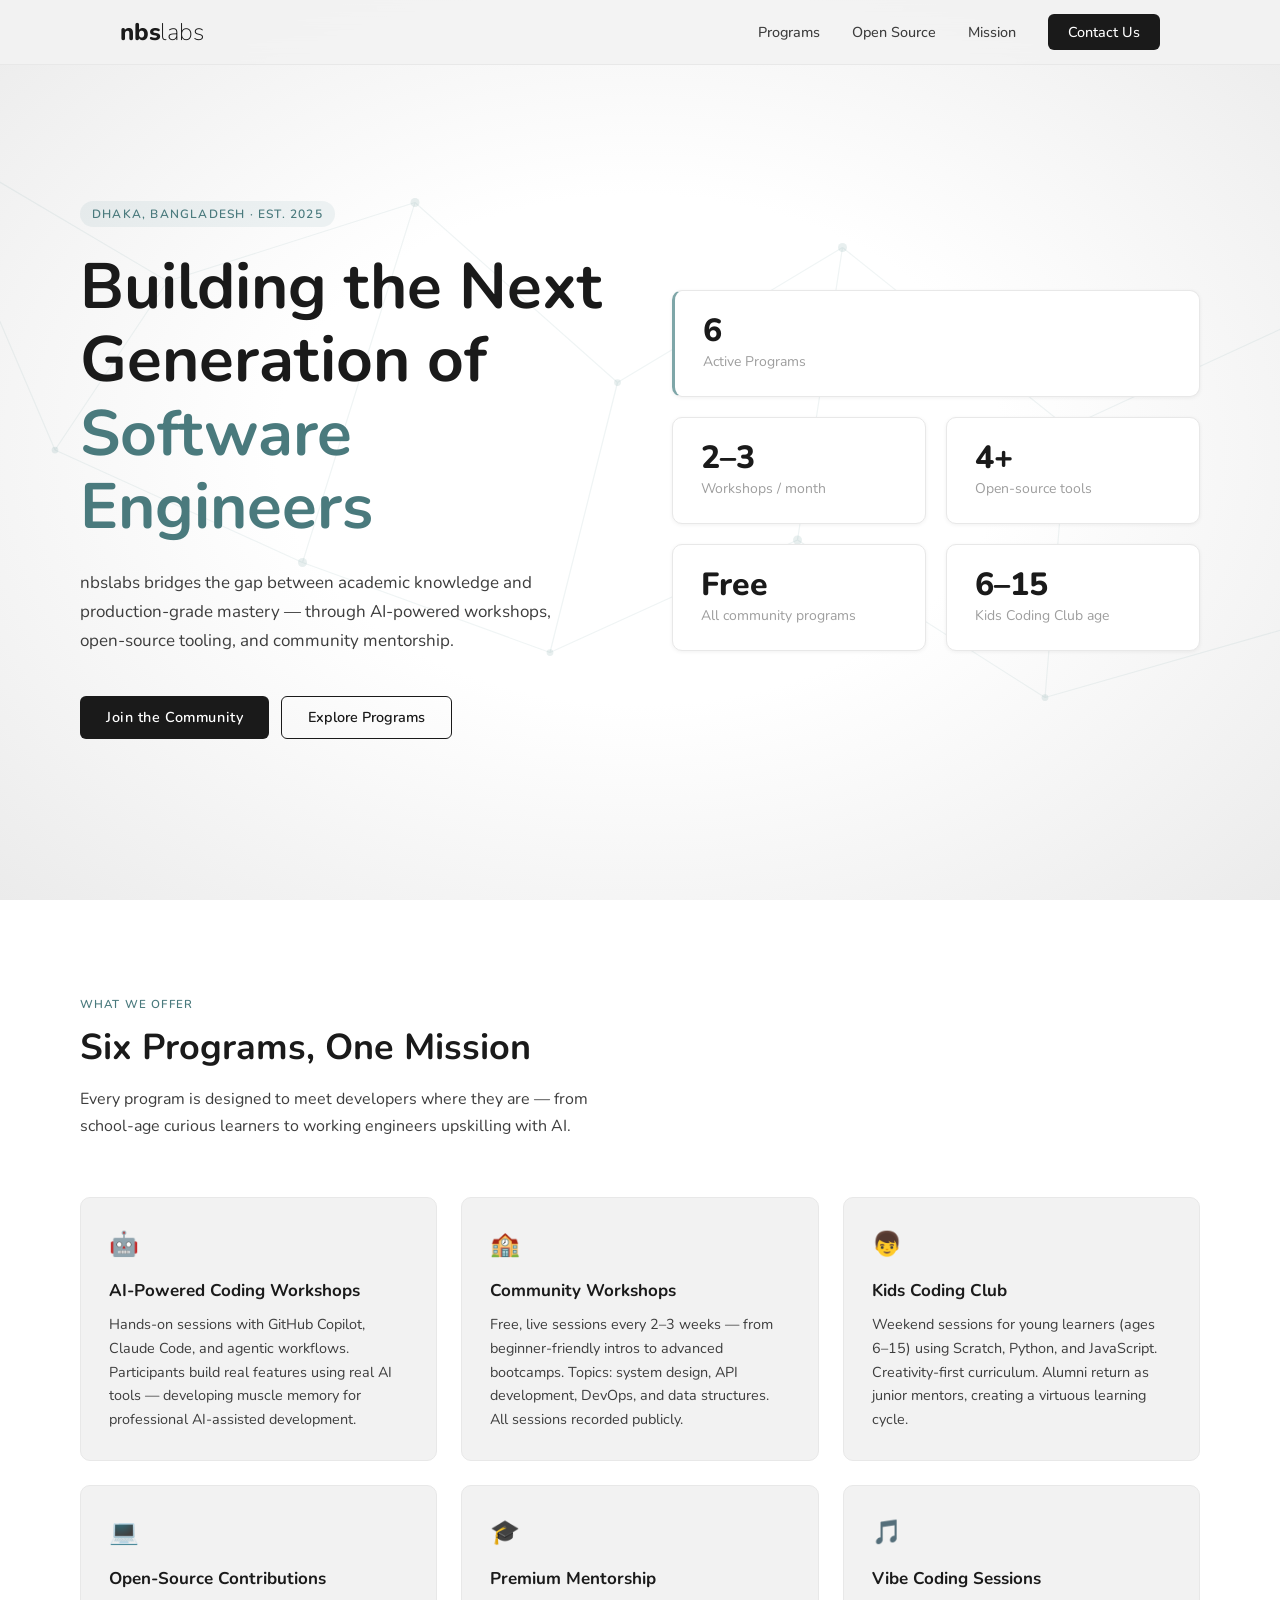
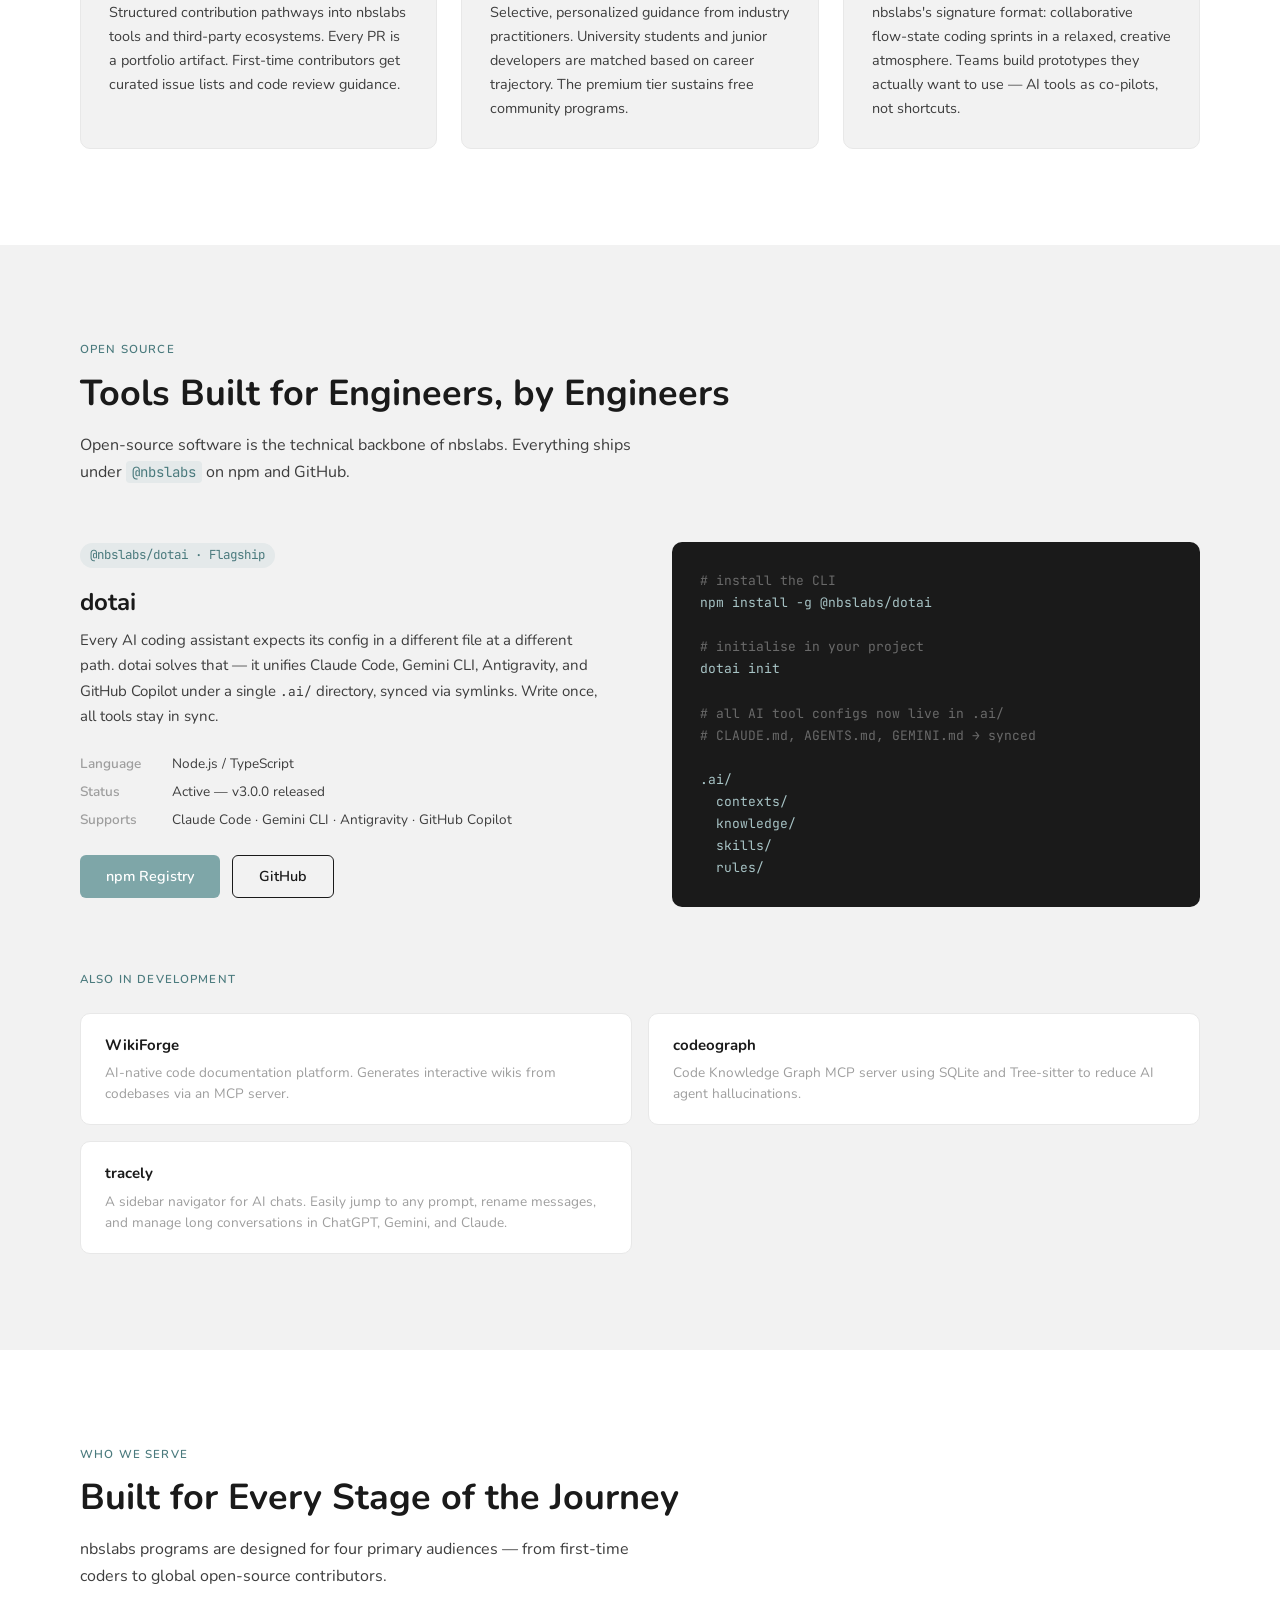
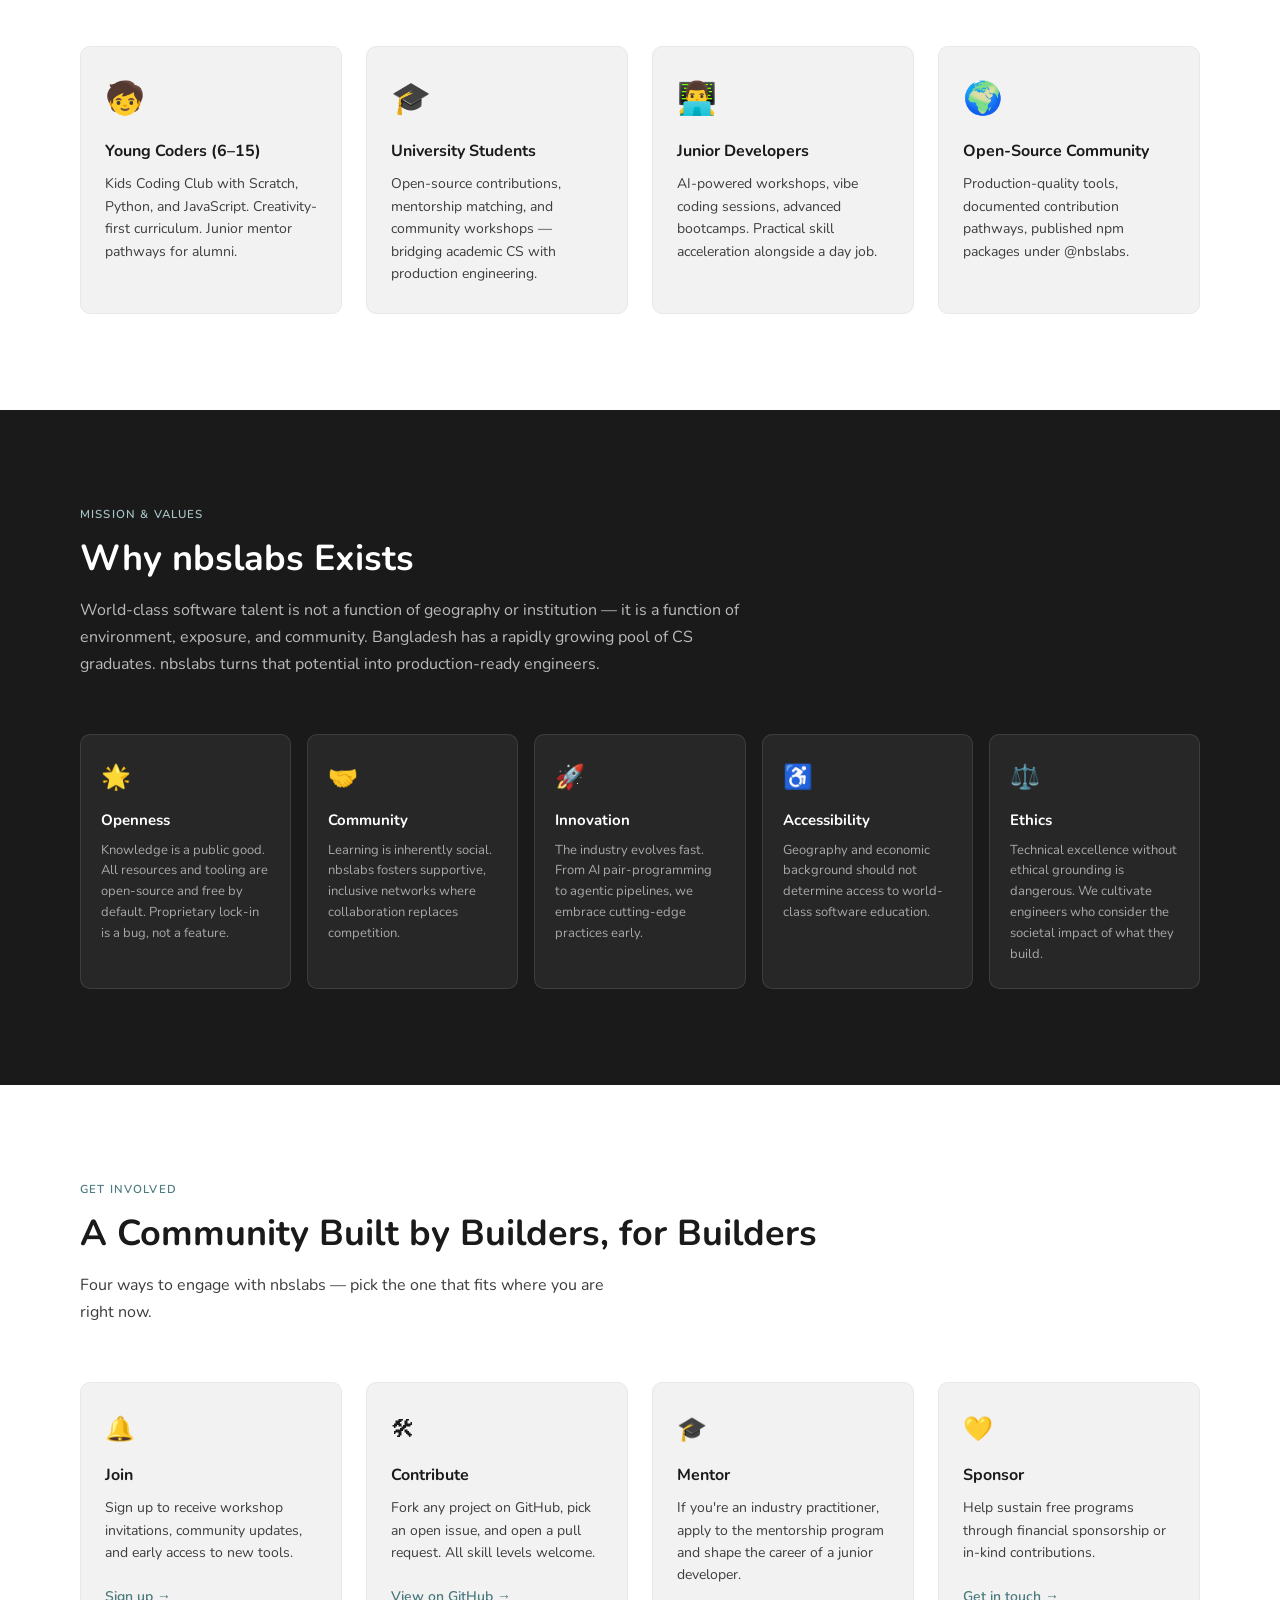
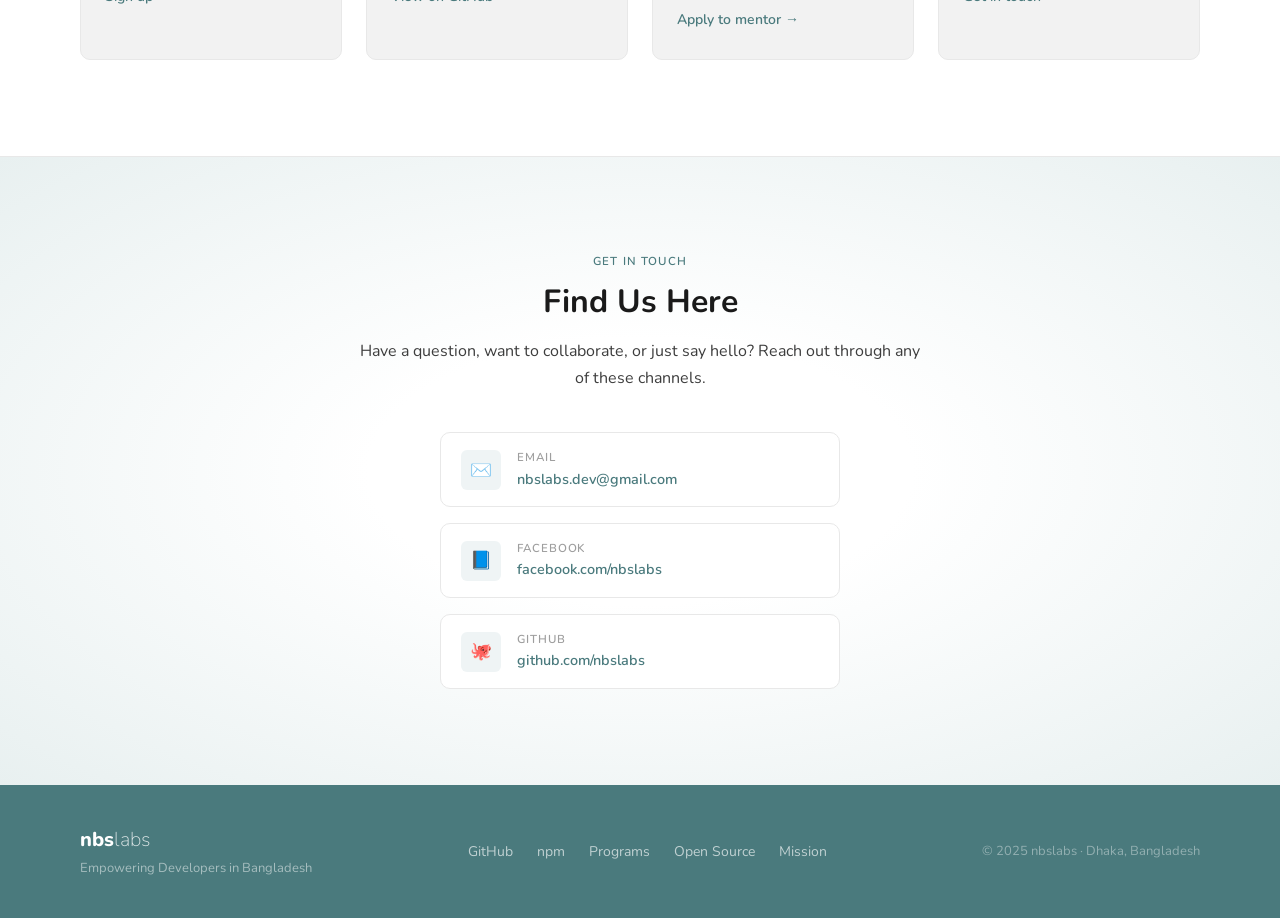
==== commit 9cd47b91: "Redesign the UI" ====
--- a/index.html
+++ b/index.html
@@ -1,873 +1,1218 @@
 <!DOCTYPE html>
 <html lang="en">
 <head>
-    <meta charset="UTF-8">
-    <meta name="viewport" content="width=device-width, initial-scale=1.0">
-    <title>nbslabs - Empowering Next-Gen Developers</title>
-    <meta name="description" content="nbslabs - Nurturing innovative software developers through open-source projects, accessible education, and AI-powered coding workshops in Bangladesh.">
-    <meta name="keywords" content="nbslabs, Bangladesh, coding, education, AI, developers, workshops, open source">
-    
-    <!-- External libraries -->
-    <link href="https://cdnjs.cloudflare.com/ajax/libs/font-awesome/6.4.0/css/all.min.css" rel="stylesheet">
-    <link href="https://fonts.googleapis.com/css2?family=Inter:wght@300;400;500;600;700;800&family=JetBrains+Mono:wght@400;500&display=swap" rel="stylesheet">
-    
-    <style>
-        :root {
-            --primary-color: #6366f1;
-            --secondary-color: #ec4899;
-            --accent-color: #10b981;
-            --text-dark: #1e293b;
-            --text-light: #64748b;
-            --bg-light: #f8fafc;
-            --bg-dark: #0f172a;
-            --gradient-1: linear-gradient(135deg, #667eea 0%, #764ba2 100%);
-            --gradient-2: linear-gradient(135deg, #f093fb 0%, #f5576c 100%);
-            --gradient-3: linear-gradient(135deg, #4facfe 0%, #00f2fe 100%);
-        }
-
-        * {
-            margin: 0;
-            padding: 0;
-            box-sizing: border-box;
-        }
-
-        html {
-            scroll-behavior: smooth;
-        }
-
-        body {
-            font-family: 'Inter', sans-serif;
-            line-height: 1.6;
-            color: var(--text-dark);
-            background: var(--bg-dark);
-            overflow-x: hidden;
-        }
-
-        /* Background Effects */
-        .bg-animation {
-            position: fixed;
-            top: 0;
-            left: 0;
-            width: 100%;
-            height: 100%;
-            z-index: -2;
-            background: linear-gradient(-45deg, #667eea, #764ba2, #f093fb, #f5576c, #4facfe, #00f2fe);
-            background-size: 400% 400%;
-            animation: gradientShift 15s ease infinite;
-        }
-
-        @keyframes gradientShift {
-            0% { background-position: 0% 50%; }
-            50% { background-position: 100% 50%; }
-            100% { background-position: 0% 50%; }
-        }
-
-        .floating-elements {
-            position: fixed;
-            top: 0;
-            left: 0;
-            width: 100%;
-            height: 100%;
-            z-index: -1;
-            pointer-events: none;
-        }
-
-        .floating-element {
-            position: absolute;
-            border-radius: 50%;
-            background: rgba(255, 255, 255, 0.1);
-            backdrop-filter: blur(10px);
-            animation: float 6s ease-in-out infinite;
-        }
-
-        @keyframes float {
-            0%, 100% { transform: translateY(0px) rotate(0deg); }
-            50% { transform: translateY(-20px) rotate(180deg); }
-        }
-
-        /* Navigation */
-        nav {
-            position: fixed;
-            top: 0;
-            width: 100%;
-            background: rgba(15, 23, 42, 0.9);
-            backdrop-filter: blur(20px);
-            border-bottom: 1px solid rgba(255, 255, 255, 0.1);
-            z-index: 1000;
-            transition: all 0.3s ease;
-        }
-
-        .nav-container {
-            max-width: 1200px;
-            margin: 0 auto;
-            padding: 1rem 2rem;
-            display: flex;
-            justify-content: space-between;
-            align-items: center;
-        }
-
-        .logo {
-            font-size: 1.5rem;
-            font-weight: 800;
-            color: white;
-            text-decoration: none;
-            background: linear-gradient(45deg, #667eea, #764ba2);
-            -webkit-background-clip: text;
-            -webkit-text-fill-color: transparent;
-            background-clip: text;
-        }
-
-        .nav-links {
-            display: flex;
-            list-style: none;
-            gap: 2rem;
-        }
-
-        .nav-links a {
-            color: rgba(255, 255, 255, 0.8);
-            text-decoration: none;
-            font-weight: 500;
-            transition: all 0.3s ease;
-            position: relative;
-        }
-
-        .nav-links a:hover {
-            color: white;
-            transform: translateY(-2px);
-        }
-
-        .nav-links a::after {
-            content: '';
-            position: absolute;
-            bottom: -5px;
-            left: 0;
-            width: 0;
-            height: 2px;
-            background: var(--gradient-1);
-            transition: width 0.3s ease;
-        }
-
-        .nav-links a:hover::after {
-            width: 100%;
-        }
-
-        /* Hero Section */
-        .hero {
-            min-height: 100vh;
-            display: flex;
-            align-items: center;
-            justify-content: center;
-            text-align: center;
-            padding: 2rem;
-            position: relative;
-        }
-
-        .hero-content {
-            max-width: 800px;
-            color: white;
-            z-index: 10;
-        }
-
-        .hero h1 {
-            font-size: clamp(3rem, 8vw, 6rem);
-            font-weight: 800;
-            margin-bottom: 1rem;
-            background: linear-gradient(45deg, #ffffff, #e2e8f0, #cbd5e1);
-            -webkit-background-clip: text;
-            -webkit-text-fill-color: transparent;
-            background-clip: text;
-            animation: slideInUp 1s ease-out;
-        }
-
-        .hero-subtitle {
-            font-size: clamp(1.2rem, 3vw, 1.5rem);
-            margin-bottom: 2rem;
-            opacity: 0.9;
-            animation: slideInUp 1s ease-out 0.2s both;
-        }
-
-        .hero-description {
-            font-size: 1.1rem;
-            margin-bottom: 3rem;
-            opacity: 0.8;
-            max-width: 600px;
-            margin-left: auto;
-            margin-right: auto;
-            animation: slideInUp 1s ease-out 0.4s both;
-        }
-
-        .cta-buttons {
-            display: flex;
-            gap: 1rem;
-            justify-content: center;
-            flex-wrap: wrap;
-            animation: slideInUp 1s ease-out 0.6s both;
-        }
-
-        .btn {
-            padding: 1rem 2rem;
-            border: none;
-            border-radius: 50px;
-            font-size: 1rem;
-            font-weight: 600;
-            text-decoration: none;
-            cursor: pointer;
-            transition: all 0.3s ease;
-            position: relative;
-            overflow: hidden;
-        }
-
-        .btn-primary {
-            background: linear-gradient(45deg, var(--primary-color), var(--secondary-color));
-            color: white;
-            box-shadow: 0 4px 15px rgba(99, 102, 241, 0.4);
-        }
-
-        .btn-secondary {
-            background: rgba(255, 255, 255, 0.1);
-            color: white;
-            border: 2px solid rgba(255, 255, 255, 0.3);
-            backdrop-filter: blur(10px);
-        }
-
-        .btn:hover {
-            transform: translateY(-3px);
-            box-shadow: 0 8px 25px rgba(99, 102, 241, 0.6);
-        }
-
-        /* Features Section */
-        .features {
-            padding: 8rem 2rem;
-            background: rgba(15, 23, 42, 0.9);
-            backdrop-filter: blur(20px);
-        }
-
-        .features-container {
-            max-width: 1200px;
-            margin: 0 auto;
-        }
-
-        .section-title {
-            text-align: center;
-            font-size: 3rem;
-            font-weight: 700;
-            margin-bottom: 1rem;
-            color: white;
-            background: linear-gradient(45deg, #667eea, #764ba2);
-            -webkit-background-clip: text;
-            -webkit-text-fill-color: transparent;
-            background-clip: text;
-        }
-
-        .section-subtitle {
-            text-align: center;
-            font-size: 1.2rem;
-            margin-bottom: 4rem;
-            color: rgba(255, 255, 255, 0.7);
-            max-width: 600px;
-            margin-left: auto;
-            margin-right: auto;
-        }
-
-        .features-grid {
-            display: grid;
-            grid-template-columns: repeat(auto-fit, minmax(300px, 1fr));
-            gap: 2rem;
-        }
-
-        .feature-card {
-            background: rgba(255, 255, 255, 0.05);
-            border-radius: 20px;
-            padding: 2rem;
-            backdrop-filter: blur(20px);
-            border: 1px solid rgba(255, 255, 255, 0.1);
-            transition: all 0.3s ease;
-            position: relative;
-            overflow: hidden;
-        }
-
-        .feature-card::before {
-            content: '';
-            position: absolute;
-            top: 0;
-            left: 0;
-            right: 0;
-            height: 3px;
-            background: linear-gradient(90deg, var(--primary-color), var(--secondary-color));
-            transform: scaleX(0);
-            transition: transform 0.3s ease;
-        }
-
-        .feature-card:hover::before {
-            transform: scaleX(1);
-        }
-
-        .feature-card:hover {
-            transform: translateY(-10px);
-            background: rgba(255, 255, 255, 0.1);
-        }
-
-        .feature-icon {
-            font-size: 3rem;
-            margin-bottom: 1rem;
-            background: linear-gradient(45deg, var(--primary-color), var(--secondary-color));
-            -webkit-background-clip: text;
-            -webkit-text-fill-color: transparent;
-            background-clip: text;
-        }
-
-        .feature-card h3 {
-            font-size: 1.5rem;
-            margin-bottom: 1rem;
-            color: white;
-        }
-
-        .feature-card p {
-            color: rgba(255, 255, 255, 0.7);
-            line-height: 1.6;
-        }
-
-        /* Mission Section */
-        .mission {
-            padding: 8rem 2rem;
-            background: rgba(255, 255, 255, 0.05);
-        }
-
-        .mission-container {
-            max-width: 1000px;
-            margin: 0 auto;
-            text-align: center;
-        }
-
-        .mission-content {
-            background: rgba(255, 255, 255, 0.1);
-            border-radius: 30px;
-            padding: 4rem 3rem;
-            backdrop-filter: blur(20px);
-            border: 1px solid rgba(255, 255, 255, 0.1);
-        }
-
-        .mission-content h2 {
-            font-size: 2.5rem;
-            margin-bottom: 2rem;
-            color: white;
-        }
-
-        .mission-content p {
-            font-size: 1.2rem;
-            color: rgba(255, 255, 255, 0.8);
-            margin-bottom: 2rem;
-        }
-
-        .values-list {
-            display: grid;
-            grid-template-columns: repeat(auto-fit, minmax(200px, 1fr));
-            gap: 1.5rem;
-            margin-top: 3rem;
-        }
-
-        .value-item {
-            background: rgba(255, 255, 255, 0.1);
-            border-radius: 15px;
-            padding: 1.5rem;
-            transition: all 0.3s ease;
-        }
-
-        .value-item:hover {
-            transform: scale(1.05);
-            background: rgba(255, 255, 255, 0.15);
-        }
-
-        .value-item h4 {
-            color: white;
-            margin-bottom: 0.5rem;
-            font-size: 1.1rem;
-        }
-
-        .value-item p {
-            color: rgba(255, 255, 255, 0.7);
-            font-size: 0.9rem;
-            margin: 0;
-        }
-
-        /* Newsletter Section */
-        .newsletter {
-            padding: 6rem 2rem;
-            background: rgba(15, 23, 42, 0.95);
-        }
-
-        .newsletter-container {
-            max-width: 600px;
-            margin: 0 auto;
-            text-align: center;
-        }
-
-        .newsletter h2 {
-            font-size: 2.5rem;
-            margin-bottom: 1rem;
-            color: white;
-        }
-
-        .newsletter p {
-            font-size: 1.1rem;
-            margin-bottom: 3rem;
-            color: rgba(255, 255, 255, 0.7);
-        }
-
-        .newsletter-form {
-            display: flex;
-            gap: 1rem;
-            max-width: 400px;
-            margin: 0 auto;
-        }
-
-        .email-input {
-            flex: 1;
-            padding: 1rem 1.5rem;
-            border: none;
-            border-radius: 50px;
-            background: rgba(255, 255, 255, 0.1);
-            color: white;
-            font-size: 1rem;
-            backdrop-filter: blur(10px);
-            border: 1px solid rgba(255, 255, 255, 0.2);
-            transition: all 0.3s ease;
-        }
-
-        .email-input::placeholder {
-            color: rgba(255, 255, 255, 0.5);
-        }
-
-        .email-input:focus {
-            outline: none;
-            background: rgba(255, 255, 255, 0.15);
-            border-color: var(--primary-color);
-            transform: translateY(-2px);
-        }
-
-        /* Footer */
-        footer {
-            background: var(--bg-dark);
-            padding: 3rem 2rem 2rem;
-            color: white;
-            text-align: center;
-        }
-
-        .social-links {
-            display: flex;
-            justify-content: center;
-            gap: 2rem;
-            margin-bottom: 2rem;
-        }
-
-        .social-link {
-            display: flex;
-            align-items: center;
-            justify-content: center;
-            width: 50px;
-            height: 50px;
-            background: rgba(255, 255, 255, 0.1);
-            border-radius: 50%;
-            color: white;
-            text-decoration: none;
-            font-size: 1.2rem;
-            transition: all 0.3s ease;
-        }
-
-        .social-link:hover {
-            background: var(--primary-color);
-            transform: translateY(-3px) scale(1.1);
-        }
-
-        /* Animations */
-        @keyframes slideInUp {
-            from {
-                opacity: 0;
-                transform: translateY(30px);
-            }
-            to {
-                opacity: 1;
-                transform: translateY(0);
-            }
-        }
-
-        .scroll-reveal {
-            opacity: 0;
-            transform: translateY(50px);
-            transition: all 0.6s ease;
-        }
-
-        .scroll-reveal.revealed {
-            opacity: 1;
-            transform: translateY(0);
-        }
-
-        /* Mobile Responsiveness */
-        @media (max-width: 768px) {
-            .nav-links {
-                display: none;
-            }
-            
-            .hero {
-                padding: 6rem 1rem 4rem;
-            }
-            
-            .features {
-                padding: 4rem 1rem;
-            }
-            
-            .mission {
-                padding: 4rem 1rem;
-            }
-            
-            .mission-content {
-                padding: 2rem 1.5rem;
-            }
-            
-            .newsletter-form {
-                flex-direction: column;
-            }
-            
-            .cta-buttons {
-                flex-direction: column;
-                align-items: center;
-            }
-            
-            .btn {
-                width: 200px;
-            }
-        }
-
-        /* Cursor effect */
-        .cursor-glow {
-            position: fixed;
-            width: 20px;
-            height: 20px;
-            background: radial-gradient(circle, rgba(99, 102, 241, 0.8) 0%, transparent 70%);
-            border-radius: 50%;
-            pointer-events: none;
-            z-index: 9999;
-            transition: transform 0.1s ease;
-        }
-    </style>
+  <meta charset="UTF-8">
+  <meta name="viewport" content="width=device-width, initial-scale=1.0">
+  <title>nbslabs — Empowering Developers in Bangladesh</title>
+  <meta name="description" content="nbslabs is a Bangladeshi developer community and open-source initiative. AI-powered workshops, open-source tooling, community mentorship.">
+  <meta name="keywords" content="nbslabs, Bangladesh, coding, AI, developers, workshops, open source, dotai">
+  <meta property="og:title" content="nbslabs — Empowering Developers in Bangladesh">
+  <meta property="og:description" content="Bridging academic knowledge with real-world mastery. Join Bangladesh's developer community.">
+  <meta property="og:url" content="https://nbslabs.dev">
+
+  <link rel="preconnect" href="https://fonts.googleapis.com">
+  <link rel="preconnect" href="https://fonts.gstatic.com" crossorigin>
+  <link href="https://fonts.googleapis.com/css2?family=Nunito:wght@200;300;400;500;600;700;800&family=JetBrains+Mono:wght@400;500&display=swap" rel="stylesheet">
+
+  <style>
+    /* ── Design Tokens ─────────────────────────────────────── */
+    :root {
+      --color-primary:        #1A1A1A;
+      --color-background:     #F2F2F2;
+      --color-surface:        #FFFFFF;
+      --color-accent:         #7EA6A8;
+      --color-accent-dark:    #4A7A7D;
+      --color-accent-light:   #A8C4C6;
+      --color-secondary:      #8FA8B2;
+      --color-text-primary:   #1A1A1A;
+      --color-text-secondary: #3D3D3D;
+      --color-text-muted:     #9E9E9E;
+      --color-border:         #E8E8E8;
+      --color-border-dark:    #CCCCCC;
+      --font-sans:            'Nunito', sans-serif;
+      --font-mono:            'JetBrains Mono', monospace;
+      --shadow-sm:  0 1px 4px rgba(0,0,0,0.06);
+      --shadow-md:  0 2px 12px rgba(0,0,0,0.08);
+      --shadow-lg:  0 8px 32px rgba(0,0,0,0.10);
+      --radius-sm:  6px;
+      --radius-md:  10px;
+      --radius-lg:  12px;
+      --radius-full: 999px;
+    }
+
+    /* ── Reset ──────────────────────────────────────────────── */
+    *, *::before, *::after { margin: 0; padding: 0; box-sizing: border-box; }
+    html { scroll-behavior: smooth; font-size: 16px; }
+    body {
+      font-family: var(--font-sans);
+      background: var(--color-background);
+      color: var(--color-text-primary);
+      line-height: 1.5;
+      overflow-x: hidden;
+    }
+    a { text-decoration: none; color: inherit; }
+    img { display: block; max-width: 100%; }
+    ul { list-style: none; }
+
+    /* ── Network SVG Background ─────────────────────────────── */
+    .network-bg {
+      position: absolute;
+      inset: 0;
+      pointer-events: none;
+      overflow: hidden;
+      z-index: 0;
+    }
+    .network-bg svg { width: 100%; height: 100%; }
+
+    /* ── Navigation ─────────────────────────────────────────── */
+    nav {
+      position: fixed;
+      top: 0;
+      width: 100%;
+      z-index: 100;
+      background: rgba(242,242,242,0.92);
+      backdrop-filter: blur(12px);
+      border-bottom: 1px solid var(--color-border);
+      transition: box-shadow 0.3s;
+    }
+    nav.scrolled { box-shadow: var(--shadow-md); }
+
+    .nav-inner {
+      max-width: 1200px;
+      margin: 0 auto;
+      padding: 0 80px;
+      height: 64px;
+      display: flex;
+      align-items: center;
+      justify-content: space-between;
+    }
+
+    .logo {
+      font-family: var(--font-sans);
+      font-size: 1.5rem;
+      letter-spacing: -0.01em;
+      line-height: 1;
+    }
+    .logo .nbs  { font-weight: 800; color: var(--color-primary); }
+    .logo .labs { font-weight: 200; color: var(--color-primary); }
+
+    .nav-links {
+      display: flex;
+      gap: 2rem;
+    }
+    .nav-links a {
+      font-size: 0.9rem;
+      font-weight: 500;
+      color: var(--color-text-secondary);
+      transition: color 0.2s;
+    }
+    .nav-links a:hover { color: var(--color-accent-dark); }
+
+    .nav-cta {
+      background: var(--color-primary);
+      color: #fff !important;
+      padding: 8px 20px;
+      border-radius: var(--radius-sm);
+      font-weight: 600;
+      font-size: 0.875rem;
+      transition: background 0.2s !important;
+    }
+    .nav-cta:hover { background: var(--color-text-secondary) !important; color: #fff; }
+
+    .nav-hamburger {
+      display: none;
+      flex-direction: column;
+      gap: 5px;
+      cursor: pointer;
+      padding: 4px;
+    }
+    .nav-hamburger span {
+      display: block;
+      width: 22px;
+      height: 2px;
+      background: var(--color-primary);
+      border-radius: 2px;
+      transition: all 0.3s;
+    }
+
+    /* ── Hero ───────────────────────────────────────────────── */
+    .hero {
+      position: relative;
+      min-height: 100vh;
+      display: flex;
+      align-items: center;
+      background: radial-gradient(ellipse at center, #FFFFFF 40%, #EBEBEB 100%);
+      padding: 120px 80px 80px;
+      overflow: hidden;
+    }
+
+    .hero-inner {
+      position: relative;
+      z-index: 1;
+      max-width: 1200px;
+      margin: 0 auto;
+      width: 100%;
+      display: grid;
+      grid-template-columns: 1fr 1fr;
+      gap: 64px;
+      align-items: center;
+    }
+
+    .hero-label {
+      display: inline-block;
+      font-size: 0.75rem;
+      font-weight: 600;
+      letter-spacing: 0.1em;
+      text-transform: uppercase;
+      color: var(--color-accent-dark);
+      background: rgba(126,166,168,0.12);
+      padding: 4px 12px;
+      border-radius: var(--radius-full);
+      margin-bottom: 24px;
+    }
+
+    .hero h1 {
+      font-size: clamp(2.5rem, 5vw, 4rem);
+      font-weight: 700;
+      line-height: 1.15;
+      color: var(--color-primary);
+      margin-bottom: 24px;
+    }
+    .hero h1 em {
+      font-style: normal;
+      color: var(--color-accent-dark);
+    }
+
+    .hero-desc {
+      font-size: 1.0625rem;
+      color: var(--color-text-secondary);
+      line-height: 1.7;
+      max-width: 480px;
+      margin-bottom: 40px;
+    }
+
+    .hero-actions {
+      display: flex;
+      gap: 12px;
+      flex-wrap: wrap;
+    }
+
+    .btn-primary {
+      background: var(--color-primary);
+      color: #fff;
+      padding: 11px 26px;
+      border-radius: var(--radius-sm);
+      font-family: var(--font-sans);
+      font-weight: 600;
+      font-size: 0.9rem;
+      letter-spacing: 0.04em;
+      border: none;
+      cursor: pointer;
+      transition: background 0.2s;
+      display: inline-block;
+    }
+    .btn-primary:hover { background: var(--color-text-secondary); }
+
+    .btn-outline {
+      background: transparent;
+      color: var(--color-primary);
+      padding: 10px 26px;
+      border-radius: var(--radius-sm);
+      font-family: var(--font-sans);
+      font-weight: 600;
+      font-size: 0.9rem;
+      border: 1.5px solid var(--color-primary);
+      cursor: pointer;
+      transition: background 0.2s;
+      display: inline-block;
+    }
+    .btn-outline:hover { background: var(--color-border); }
+
+    .btn-accent {
+      background: var(--color-accent);
+      color: #fff;
+      padding: 11px 26px;
+      border-radius: var(--radius-sm);
+      font-family: var(--font-sans);
+      font-weight: 600;
+      font-size: 0.9rem;
+      border: none;
+      cursor: pointer;
+      transition: background 0.2s;
+      display: inline-block;
+    }
+    .btn-accent:hover { background: var(--color-accent-dark); }
+
+    /* Hero stats */
+    .hero-stats {
+      display: flex;
+      flex-direction: column;
+      gap: 20px;
+    }
+
+    .stat-card {
+      background: var(--color-surface);
+      border: 1px solid var(--color-border);
+      border-radius: var(--radius-md);
+      padding: 24px 28px;
+      box-shadow: var(--shadow-sm);
+      transition: box-shadow 0.2s, transform 0.2s;
+    }
+    .stat-card:hover { box-shadow: var(--shadow-md); transform: translateY(-2px); }
+
+    .stat-card-accent { border-left: 3px solid var(--color-accent); }
+
+    .stat-number {
+      font-size: 2rem;
+      font-weight: 800;
+      color: var(--color-primary);
+      line-height: 1;
+      margin-bottom: 4px;
+    }
+    .stat-label {
+      font-size: 0.875rem;
+      color: var(--color-text-muted);
+      font-weight: 400;
+    }
+
+    .stat-inline {
+      display: grid;
+      grid-template-columns: 1fr 1fr;
+      gap: 20px;
+    }
+
+    /* ── Section Shell ──────────────────────────────────────── */
+    section { padding: 96px 80px; }
+
+    .section-inner {
+      max-width: 1200px;
+      margin: 0 auto;
+    }
+
+    .section-label {
+      font-size: 0.72rem;
+      font-weight: 600;
+      letter-spacing: 0.1em;
+      text-transform: uppercase;
+      color: var(--color-accent-dark);
+      margin-bottom: 12px;
+    }
+
+    .section-heading {
+      font-size: clamp(1.75rem, 3vw, 2.25rem);
+      font-weight: 700;
+      color: var(--color-primary);
+      margin-bottom: 16px;
+      line-height: 1.25;
+    }
+
+    .section-subtext {
+      font-size: 1rem;
+      color: var(--color-text-secondary);
+      max-width: 560px;
+      line-height: 1.7;
+    }
+
+    .section-header { margin-bottom: 56px; }
+
+    /* ── Programs ───────────────────────────────────────────── */
+    #programs { background: var(--color-surface); }
+
+    .programs-grid {
+      display: grid;
+      grid-template-columns: repeat(3, 1fr);
+      gap: 24px;
+    }
+
+    .program-card {
+      background: var(--color-background);
+      border: 1px solid var(--color-border);
+      border-radius: var(--radius-md);
+      padding: 28px;
+      transition: box-shadow 0.2s, transform 0.2s;
+      position: relative;
+      overflow: hidden;
+    }
+    .program-card::after {
+      content: '';
+      position: absolute;
+      top: 0; left: 0; right: 0;
+      height: 2px;
+      background: var(--color-accent);
+      transform: scaleX(0);
+      transform-origin: left;
+      transition: transform 0.3s;
+    }
+    .program-card:hover::after { transform: scaleX(1); }
+    .program-card:hover { box-shadow: var(--shadow-md); transform: translateY(-4px); background: var(--color-surface); }
+
+    .program-icon {
+      font-size: 1.5rem;
+      margin-bottom: 16px;
+      display: block;
+    }
+    .program-card h3 {
+      font-size: 1.0625rem;
+      font-weight: 700;
+      margin-bottom: 10px;
+      color: var(--color-primary);
+    }
+    .program-card p {
+      font-size: 0.9rem;
+      color: var(--color-text-secondary);
+      line-height: 1.65;
+    }
+
+    /* ── Open Source ────────────────────────────────────────── */
+    #oss { background: var(--color-background); }
+
+    .oss-feature {
+      display: grid;
+      grid-template-columns: 1fr 1fr;
+      gap: 64px;
+      align-items: start;
+      margin-bottom: 64px;
+    }
+
+    .oss-feature:last-child { margin-bottom: 0; }
+
+    .oss-body h3 {
+      font-size: 1.5rem;
+      font-weight: 700;
+      margin-bottom: 8px;
+      color: var(--color-primary);
+    }
+
+    .oss-badge {
+      display: inline-block;
+      font-family: var(--font-mono);
+      font-size: 0.78rem;
+      background: rgba(126,166,168,0.12);
+      color: var(--color-accent-dark);
+      padding: 3px 10px;
+      border-radius: var(--radius-full);
+      margin-bottom: 16px;
+    }
+
+    .oss-body p {
+      font-size: 0.9375rem;
+      color: var(--color-text-secondary);
+      line-height: 1.7;
+      margin-bottom: 24px;
+    }
+
+    .oss-meta {
+      display: flex;
+      flex-direction: column;
+      gap: 8px;
+    }
+    .oss-meta-row {
+      display: flex;
+      gap: 12px;
+      font-size: 0.85rem;
+    }
+    .oss-meta-key {
+      font-weight: 600;
+      color: var(--color-text-muted);
+      min-width: 80px;
+    }
+    .oss-meta-val { color: var(--color-text-secondary); }
+
+    .oss-code-panel {
+      background: var(--color-primary);
+      border-radius: var(--radius-md);
+      padding: 28px;
+      font-family: var(--font-mono);
+      font-size: 0.8125rem;
+      color: rgba(255,255,255,0.9);
+      line-height: 1.7;
+    }
+    .oss-code-panel .comment { color: rgba(255,255,255,0.35); }
+    .oss-code-panel .cmd     { color: var(--color-accent-light); }
+    .oss-code-panel .kw      { color: #A8C4C6; }
+
+    .oss-projects-list {
+      display: grid;
+      grid-template-columns: repeat(2, 1fr);
+      gap: 16px;
+    }
+
+    .oss-project-item {
+      background: var(--color-surface);
+      border: 1px solid var(--color-border);
+      border-radius: var(--radius-md);
+      padding: 20px 24px;
+      transition: box-shadow 0.2s;
+    }
+    .oss-project-item:hover { box-shadow: var(--shadow-md); }
+    .oss-project-item h4 {
+      font-size: 0.9375rem;
+      font-weight: 700;
+      color: var(--color-primary);
+      margin-bottom: 6px;
+    }
+    .oss-project-item p {
+      font-size: 0.85rem;
+      color: var(--color-text-muted);
+      line-height: 1.55;
+    }
+
+    /* ── Audiences ──────────────────────────────────────────── */
+    #audience { background: var(--color-surface); }
+
+    .audience-grid {
+      display: grid;
+      grid-template-columns: repeat(4, 1fr);
+      gap: 24px;
+    }
+
+    .audience-card {
+      border: 1px solid var(--color-border);
+      border-radius: var(--radius-md);
+      padding: 28px 24px;
+      background: var(--color-background);
+      transition: box-shadow 0.2s, transform 0.2s;
+    }
+    .audience-card:hover { box-shadow: var(--shadow-md); transform: translateY(-4px); }
+
+    .audience-emoji { font-size: 2rem; margin-bottom: 16px; display: block; }
+    .audience-card h3 {
+      font-size: 1rem;
+      font-weight: 700;
+      margin-bottom: 10px;
+      color: var(--color-primary);
+    }
+    .audience-card p {
+      font-size: 0.875rem;
+      color: var(--color-text-secondary);
+      line-height: 1.6;
+    }
+
+    /* ── Mission & Values ───────────────────────────────────── */
+    #mission { background: var(--color-primary); }
+
+    #mission .section-label { color: var(--color-accent-light); }
+    #mission .section-heading { color: #fff; }
+    #mission .section-subtext { color: rgba(255,255,255,0.7); max-width: 680px; }
+
+    .values-grid {
+      display: grid;
+      grid-template-columns: repeat(5, 1fr);
+      gap: 16px;
+      margin-top: 56px;
+    }
+
+    .value-card {
+      background: rgba(255,255,255,0.06);
+      border: 1px solid rgba(255,255,255,0.1);
+      border-radius: var(--radius-md);
+      padding: 24px 20px;
+      transition: background 0.2s;
+    }
+    .value-card:hover { background: rgba(255,255,255,0.1); }
+    .value-card .v-icon { font-size: 1.5rem; margin-bottom: 14px; display: block; }
+    .value-card h4 {
+      font-size: 0.9375rem;
+      font-weight: 700;
+      color: #fff;
+      margin-bottom: 8px;
+    }
+    .value-card p { font-size: 0.8125rem; color: rgba(255,255,255,0.6); line-height: 1.6; }
+
+    /* ── Roadmap ────────────────────────────────────────────── */
+    #roadmap { background: var(--color-background); }
+
+    .roadmap-grid {
+      display: grid;
+      grid-template-columns: repeat(3, 1fr);
+      gap: 24px;
+    }
+
+    .roadmap-card {
+      background: var(--color-surface);
+      border: 1px solid var(--color-border);
+      border-radius: var(--radius-md);
+      padding: 32px 28px;
+      position: relative;
+    }
+
+    .roadmap-horizon {
+      font-size: 0.72rem;
+      font-weight: 600;
+      letter-spacing: 0.1em;
+      text-transform: uppercase;
+      color: var(--color-accent);
+      margin-bottom: 8px;
+    }
+    .roadmap-card h3 {
+      font-size: 1.125rem;
+      font-weight: 700;
+      margin-bottom: 20px;
+      color: var(--color-primary);
+    }
+    .roadmap-items { display: flex; flex-direction: column; gap: 10px; }
+    .roadmap-item {
+      display: flex;
+      gap: 10px;
+      align-items: flex-start;
+      font-size: 0.875rem;
+      color: var(--color-text-secondary);
+      line-height: 1.5;
+    }
+    .roadmap-dot {
+      width: 6px;
+      height: 6px;
+      border-radius: 50%;
+      background: var(--color-accent);
+      margin-top: 7px;
+      flex-shrink: 0;
+    }
+
+    /* ── Get Involved ───────────────────────────────────────── */
+    #involve { background: var(--color-surface); }
+
+    .involve-grid {
+      display: grid;
+      grid-template-columns: repeat(4, 1fr);
+      gap: 24px;
+    }
+
+    .involve-card {
+      border: 1px solid var(--color-border);
+      border-radius: var(--radius-md);
+      padding: 28px 24px;
+      background: var(--color-background);
+      transition: box-shadow 0.2s, transform 0.2s;
+    }
+    .involve-card:hover { box-shadow: var(--shadow-md); transform: translateY(-4px); }
+    .involve-card .i-icon { font-size: 1.5rem; margin-bottom: 16px; display: block; }
+    .involve-card h3 {
+      font-size: 1rem;
+      font-weight: 700;
+      margin-bottom: 10px;
+      color: var(--color-primary);
+    }
+    .involve-card p {
+      font-size: 0.875rem;
+      color: var(--color-text-secondary);
+      line-height: 1.6;
+      margin-bottom: 20px;
+    }
+    .involve-link {
+      font-size: 0.875rem;
+      font-weight: 600;
+      color: var(--color-accent-dark);
+    }
+    .involve-link:hover { text-decoration: underline; }
+
+    /* ── Contact ────────────────────────────────────────────── */
+    #contact {
+      background: radial-gradient(ellipse at center, #FFFFFF 30%, #E8F0F0 100%);
+      border-top: 1px solid var(--color-border);
+      text-align: center;
+    }
+    #contact .section-inner { max-width: 640px; }
+    #contact .section-heading { font-size: clamp(1.5rem, 3vw, 2rem); margin-bottom: 16px; }
+    #contact .section-subtext { margin: 0 auto 40px; text-align: center; }
+
+    .contact-list {
+      display: flex;
+      flex-direction: column;
+      gap: 16px;
+      max-width: 400px;
+      margin: 0 auto;
+    }
+
+    .contact-item {
+      display: flex;
+      align-items: center;
+      gap: 16px;
+      background: var(--color-surface);
+      border: 1px solid var(--color-border);
+      border-radius: var(--radius-md);
+      padding: 16px 20px;
+      text-decoration: none;
+      color: var(--color-text-primary);
+      transition: box-shadow 0.2s, transform 0.2s, border-color 0.2s;
+    }
+    .contact-item:hover {
+      box-shadow: var(--shadow-md);
+      transform: translateY(-2px);
+      border-color: var(--color-accent);
+    }
+    .contact-icon {
+      width: 40px;
+      height: 40px;
+      border-radius: var(--radius-sm);
+      background: rgba(126,166,168,0.12);
+      display: flex;
+      align-items: center;
+      justify-content: center;
+      font-size: 1.1rem;
+      flex-shrink: 0;
+    }
+    .contact-detail { text-align: left; }
+    .contact-platform {
+      font-size: 0.72rem;
+      font-weight: 600;
+      letter-spacing: 0.08em;
+      text-transform: uppercase;
+      color: var(--color-text-muted);
+      margin-bottom: 2px;
+    }
+    .contact-handle {
+      font-size: 0.9rem;
+      font-weight: 600;
+      color: var(--color-accent-dark);
+    }
+
+    /* ── Footer ─────────────────────────────────────────────── */
+    footer {
+      background: var(--color-accent-dark);
+      padding: 40px 80px;
+      color: rgba(255,255,255,0.8);
+    }
+
+    .footer-inner {
+      max-width: 1200px;
+      margin: 0 auto;
+      display: flex;
+      align-items: center;
+      justify-content: space-between;
+      gap: 32px;
+      flex-wrap: wrap;
+    }
+
+    .footer-logo .nbs  { font-size: 1.25rem; font-weight: 800; color: #fff; }
+    .footer-logo .labs { font-size: 1.25rem; font-weight: 200; color: rgba(255,255,255,0.8); }
+    .footer-tagline { font-size: 0.8125rem; color: rgba(255,255,255,0.5); margin-top: 4px; }
+
+    .footer-links {
+      display: flex;
+      gap: 24px;
+      flex-wrap: wrap;
+    }
+    .footer-links a {
+      font-size: 0.875rem;
+      color: rgba(255,255,255,0.65);
+      transition: color 0.2s;
+    }
+    .footer-links a:hover { color: #fff; }
+
+    .footer-copy {
+      font-size: 0.8125rem;
+      color: rgba(255,255,255,0.4);
+    }
+
+    /* ── Scroll Reveal ──────────────────────────────────────── */
+    .reveal {
+      opacity: 0;
+      transform: translateY(24px);
+      transition: opacity 0.55s ease, transform 0.55s ease;
+    }
+    .reveal.visible {
+      opacity: 1;
+      transform: translateY(0);
+    }
+
+    /* ── Responsive ─────────────────────────────────────────── */
+    @media (max-width: 1024px) {
+      section { padding: 72px 40px; }
+      .hero { padding: 100px 40px 72px; }
+      .nav-inner { padding: 0 40px; }
+      footer { padding: 32px 40px; }
+
+      .hero-inner         { grid-template-columns: 1fr; gap: 40px; }
+      .hero-stats         { flex-direction: row; flex-wrap: wrap; }
+      .stat-card          { flex: 1; min-width: 140px; }
+      .stat-inline        { grid-template-columns: repeat(4,1fr); }
+      .programs-grid      { grid-template-columns: repeat(2,1fr); }
+      .oss-feature        { grid-template-columns: 1fr; gap: 32px; }
+      .audience-grid      { grid-template-columns: repeat(2,1fr); }
+      .values-grid        { grid-template-columns: repeat(3,1fr); }
+      .roadmap-grid       { grid-template-columns: 1fr 1fr; }
+      .involve-grid       { grid-template-columns: repeat(2,1fr); }
+      .oss-projects-list  { grid-template-columns: 1fr; }
+    }
+
+    @media (max-width: 768px) {
+      section { padding: 56px 20px; }
+      .hero { padding: 88px 20px 56px; }
+      .nav-inner { padding: 0 20px; }
+      footer { padding: 28px 20px; }
+
+      .nav-links { display: none; }
+      .nav-links.open {
+        display: flex;
+        flex-direction: column;
+        position: absolute;
+        top: 64px; left: 0; right: 0;
+        background: rgba(242,242,242,0.97);
+        backdrop-filter: blur(12px);
+        border-bottom: 1px solid var(--color-border);
+        padding: 16px 20px;
+        gap: 4px;
+      }
+      .nav-links.open a {
+        padding: 10px 0;
+        font-size: 1rem;
+        border-bottom: 1px solid var(--color-border);
+      }
+      .nav-links.open a:last-child { border-bottom: none; }
+      .nav-hamburger { display: flex; }
+
+      .programs-grid  { grid-template-columns: 1fr; }
+      .audience-grid  { grid-template-columns: 1fr; }
+      .values-grid    { grid-template-columns: repeat(2,1fr); }
+      .roadmap-grid   { grid-template-columns: 1fr; }
+      .involve-grid   { grid-template-columns: 1fr; }
+      .stat-inline    { grid-template-columns: 1fr 1fr; }
+      .contact-list   { max-width: 100%; }
+      .footer-inner   { flex-direction: column; align-items: flex-start; gap: 20px; }
+    }
+  </style>
 </head>
 <body>
-    <!-- Background Animation -->
-    <div class="bg-animation"></div>
-    
-    <!-- Floating Elements -->
-    <div class="floating-elements" id="floatingElements"></div>
-    
-    <!-- Cursor Glow Effect -->
-    <div class="cursor-glow" id="cursorGlow"></div>
-    
-    <!-- Navigation -->
-    <nav id="navbar">
-        <div class="nav-container">
-            <a href="#" class="logo">nbslabs</a>
-            <ul class="nav-links">
-                <li><a href="#home">Home</a></li>
-                <li><a href="#features">What We Do</a></li>
-                <li><a href="#mission">Our Mission</a></li>
-                <li><a href="#contact">Join Us</a></li>
-            </ul>
-        </div>
-    </nav>
-
-    <!-- Hero Section -->
-    <section id="home" class="hero">
-        <div class="hero-content">
-            <h1>nbslabs</h1>
-            <p class="hero-subtitle">Empowering Next-Gen Developers in Bangladesh</p>
-            <p class="hero-description">
-                We nurture innovative, ethical software developers through open-source projects, 
-                accessible education, and AI-powered coding workshops. Join us in bridging the gap 
-                between academic knowledge and real-world skills.
-            </p>
-            <div class="cta-buttons">
-                <a href="#features" class="btn btn-primary">Explore Our Vision</a>
-                <a href="#contact" class="btn btn-secondary">Join the Community</a>
+
+  <!-- ── Navigation ─────────────────────────────────────────── -->
+  <nav id="navbar">
+    <div class="nav-inner">
+      <a href="#" class="logo"><span class="nbs">nbs</span><span class="labs">labs</span></a>
+      <ul class="nav-links" id="navLinks">
+        <li><a href="#programs">Programs</a></li>
+        <li><a href="#oss">Open Source</a></li>
+        <li><a href="#mission">Mission</a></li>
+
+        <li><a href="#contact" class="nav-cta">Contact Us</a></li>
+      </ul>
+      <div class="nav-hamburger" id="hamburger" aria-label="Toggle menu" role="button" tabindex="0">
+        <span></span><span></span><span></span>
+      </div>
+    </div>
+  </nav>
+
+  <!-- ── Hero ───────────────────────────────────────────────── -->
+  <section class="hero" id="home">
+    <div class="network-bg" aria-hidden="true">
+      <svg viewBox="0 0 1440 800" preserveAspectRatio="xMidYMid slice" xmlns="http://www.w3.org/2000/svg">
+        <g stroke="#7EA6A8" stroke-width="1" opacity="0.12" fill="none">
+          <line x1="80" y1="120" x2="300" y2="250"/>
+          <line x1="300" y1="250" x2="520" y2="180"/>
+          <line x1="520" y1="180" x2="700" y2="340"/>
+          <line x1="700" y1="340" x2="900" y2="220"/>
+          <line x1="900" y1="220" x2="1100" y2="380"/>
+          <line x1="1100" y1="380" x2="1360" y2="260"/>
+          <line x1="80" y1="120" x2="200" y2="400"/>
+          <line x1="200" y1="400" x2="420" y2="500"/>
+          <line x1="420" y1="500" x2="640" y2="580"/>
+          <line x1="640" y1="580" x2="860" y2="480"/>
+          <line x1="860" y1="480" x2="1080" y2="620"/>
+          <line x1="1080" y1="620" x2="1360" y2="540"/>
+          <line x1="300" y1="250" x2="200" y2="400"/>
+          <line x1="520" y1="180" x2="420" y2="500"/>
+          <line x1="700" y1="340" x2="640" y2="580"/>
+          <line x1="900" y1="220" x2="860" y2="480"/>
+          <line x1="1100" y1="380" x2="1080" y2="620"/>
+        </g>
+        <g fill="#7EA6A8" opacity="0.18">
+          <circle cx="80"  cy="120" r="4"/>
+          <circle cx="300" cy="250" r="3"/>
+          <circle cx="520" cy="180" r="4"/>
+          <circle cx="700" cy="340" r="3"/>
+          <circle cx="900" cy="220" r="4"/>
+          <circle cx="1100" cy="380" r="3"/>
+          <circle cx="1360" cy="260" r="4"/>
+          <circle cx="200" cy="400" r="3"/>
+          <circle cx="420" cy="500" r="4"/>
+          <circle cx="640" cy="580" r="3"/>
+          <circle cx="860" cy="480" r="4"/>
+          <circle cx="1080" cy="620" r="3"/>
+          <circle cx="1360" cy="540" r="4"/>
+        </g>
+      </svg>
+    </div>
+
+    <div class="hero-inner">
+      <div class="hero-text">
+        <span class="hero-label">Dhaka, Bangladesh · Est. 2025</span>
+        <h1>Building the Next Generation of <em>Software Engineers</em></h1>
+        <p class="hero-desc">
+          nbslabs bridges the gap between academic knowledge and production-grade mastery —
+          through AI-powered workshops, open-source tooling, and community mentorship.
+        </p>
+        <div class="hero-actions">
+          <a href="#contact" class="btn-primary">Join the Community</a>
+          <a href="#programs" class="btn-outline">Explore Programs</a>
+        </div>
+      </div>
+
+      <div class="hero-stats">
+        <div class="stat-card stat-card-accent reveal">
+          <div class="stat-number">6</div>
+          <div class="stat-label">Active Programs</div>
+        </div>
+        <div class="stat-inline">
+          <div class="stat-card reveal">
+            <div class="stat-number">2–3</div>
+            <div class="stat-label">Workshops / month</div>
+          </div>
+          <div class="stat-card reveal">
+            <div class="stat-number">4+</div>
+            <div class="stat-label">Open-source tools</div>
+          </div>
+          <div class="stat-card reveal">
+            <div class="stat-number">Free</div>
+            <div class="stat-label">All community programs</div>
+          </div>
+          <div class="stat-card reveal">
+            <div class="stat-number">6–15</div>
+            <div class="stat-label">Kids Coding Club age</div>
+          </div>
+        </div>
+      </div>
+    </div>
+  </section>
+
+  <!-- ── Programs ───────────────────────────────────────────── -->
+  <section id="programs">
+    <div class="section-inner">
+      <div class="section-header">
+        <p class="section-label">What We Offer</p>
+        <h2 class="section-heading">Six Programs, One Mission</h2>
+        <p class="section-subtext">
+          Every program is designed to meet developers where they are — from school-age
+          curious learners to working engineers upskilling with AI.
+        </p>
+      </div>
+
+      <div class="programs-grid">
+        <div class="program-card reveal">
+          <span class="program-icon">🤖</span>
+          <h3>AI-Powered Coding Workshops</h3>
+          <p>Hands-on sessions with GitHub Copilot, Claude Code, and agentic workflows. Participants build real features using real AI tools — developing muscle memory for professional AI-assisted development.</p>
+        </div>
+        <div class="program-card reveal">
+          <span class="program-icon">🏫</span>
+          <h3>Community Workshops</h3>
+          <p>Free, live sessions every 2–3 weeks — from beginner-friendly intros to advanced bootcamps. Topics: system design, API development, DevOps, and data structures. All sessions recorded publicly.</p>
+        </div>
+        <div class="program-card reveal">
+          <span class="program-icon">👦</span>
+          <h3>Kids Coding Club</h3>
+          <p>Weekend sessions for young learners (ages 6–15) using Scratch, Python, and JavaScript. Creativity-first curriculum. Alumni return as junior mentors, creating a virtuous learning cycle.</p>
+        </div>
+        <div class="program-card reveal">
+          <span class="program-icon">💻</span>
+          <h3>Open-Source Contributions</h3>
+          <p>Structured contribution pathways into nbslabs tools and third-party ecosystems. Every PR is a portfolio artifact. First-time contributors get curated issue lists and code review guidance.</p>
+        </div>
+        <div class="program-card reveal">
+          <span class="program-icon">🎓</span>
+          <h3>Premium Mentorship</h3>
+          <p>Selective, personalized guidance from industry practitioners. University students and junior developers are matched based on career trajectory. The premium tier sustains free community programs.</p>
+        </div>
+        <div class="program-card reveal">
+          <span class="program-icon">🎵</span>
+          <h3>Vibe Coding Sessions</h3>
+          <p>nbslabs's signature format: collaborative flow-state coding sprints in a relaxed, creative atmosphere. Teams build prototypes they actually want to use — AI tools as co-pilots, not shortcuts.</p>
+        </div>
+      </div>
+    </div>
+  </section>
+
+  <!-- ── Open Source ─────────────────────────────────────────── -->
+  <section id="oss">
+    <div class="section-inner">
+      <div class="section-header">
+        <p class="section-label">Open Source</p>
+        <h2 class="section-heading">Tools Built for Engineers, by Engineers</h2>
+        <p class="section-subtext">
+          Open-source software is the technical backbone of nbslabs. Everything ships under
+          <code style="font-family:var(--font-mono);font-size:0.875rem;background:rgba(126,166,168,0.12);color:var(--color-accent-dark);padding:2px 6px;border-radius:4px;">@nbslabs</code>
+          on npm and GitHub.
+        </p>
+      </div>
+
+      <!-- dotai feature -->
+      <div class="oss-feature reveal">
+        <div class="oss-body">
+          <span class="oss-badge">@nbslabs/dotai · Flagship</span>
+          <h3>dotai</h3>
+          <p>
+            Every AI coding assistant expects its config in a different file at a different path.
+            dotai solves that — it unifies Claude Code, Gemini CLI, Antigravity, and GitHub Copilot
+            under a single <code style="font-family:var(--font-mono);font-size:0.85em;">.ai/</code> directory,
+            synced via symlinks. Write once, all tools stay in sync.
+          </p>
+          <div class="oss-meta">
+            <div class="oss-meta-row">
+              <span class="oss-meta-key">Language</span>
+              <span class="oss-meta-val">Node.js / TypeScript</span>
             </div>
-        </div>
-    </section>
-
-    <!-- Features Section -->
-    <section id="features" class="features">
-        <div class="features-container">
-            <h2 class="section-title scroll-reveal">What We Offer</h2>
-            <p class="section-subtitle scroll-reveal">Building the future of software development education in Bangladesh</p>
-            
-            <div class="features-grid">
-                <div class="feature-card scroll-reveal">
-                    <div class="feature-icon">
-                        <i class="fas fa-code"></i>
-                    </div>
-                    <h3>AI-Powered Coding</h3>
-                    <p>Learn modern development with cutting-edge AI tools. Master GitHub Copilot, prompt engineering, and AI-assisted problem-solving for the future of software development.</p>
-                </div>
-                
-                <div class="feature-card scroll-reveal">
-                    <div class="feature-icon">
-                        <i class="fas fa-users"></i>
-                    </div>
-                    <h3>Community Workshops</h3>
-                    <p>Join our free live workshops every 2-3 weeks. From beginner-friendly sessions to advanced bootcamps, we create an inclusive learning environment for all skill levels.</p>
-                </div>
-                
-                <div class="feature-card scroll-reveal">
-                    <div class="feature-icon">
-                        <i class="fas fa-child"></i>
-                    </div>
-                    <h3>Kids Coding Club</h3>
-                    <p>Special weekend sessions for young coders using Scratch, Python, and JavaScript. We're nurturing the next generation of innovators from an early age.</p>
-                </div>
-                
-                <div class="feature-card scroll-reveal">
-                    <div class="feature-icon">
-                        <i class="fab fa-github"></i>
-                    </div>
-                    <h3>Open Source Projects</h3>
-                    <p>Contribute to meaningful open-source projects. Build your portfolio while solving real-world problems and collaborating with developers worldwide.</p>
-                </div>
-                
-                <div class="feature-card scroll-reveal">
-                    <div class="feature-icon">
-                        <i class="fas fa-graduation-cap"></i>
-                    </div>
-                    <h3>Premium Mentorship</h3>
-                    <p>Get personalized guidance from industry experts. Our mentorship program helps university students and junior developers accelerate their careers.</p>
-                </div>
-                
-                <div class="feature-card scroll-reveal">
-                    <div class="feature-icon">
-                        <i class="fas fa-magic"></i>
-                    </div>
-                    <h3>Vibe Coding Sessions</h3>
-                    <p>Experience our unique "flow-state" coding environment. Build projects collaboratively in a relaxed, creative atmosphere with AI tools enhancing the process.</p>
-                </div>
+            <div class="oss-meta-row">
+              <span class="oss-meta-key">Status</span>
+              <span class="oss-meta-val">Active — v3.0.0 released</span>
             </div>
-        </div>
-    </section>
-
-    <!-- Mission Section -->
-    <section id="mission" class="mission">
-        <div class="mission-container">
-            <div class="mission-content scroll-reveal">
-                <h2>Our Mission</h2>
-                <p>
-                    To be a leading catalyst in Bangladesh for nurturing a new generation of skilled, 
-                    innovative, and ethical software developers, fluent in modern tools and problem-solving methodologies.
-                </p>
-                <p>
-                    We empower aspiring developers of all ages through open-source projects, accessible education, 
-                    and community-driven workshops, with a special focus on child coders and AI integration.
-                </p>
-                
-                <div class="values-list">
-                    <div class="value-item">
-                        <h4>🌟 Openness</h4>
-                        <p>Knowledge should be shared. We prioritize open-source and free resources.</p>
-                    </div>
-                    <div class="value-item">
-                        <h4>🤝 Community</h4>
-                        <p>Learning is collaborative. We foster supportive and inclusive networks.</p>
-                    </div>
-                    <div class="value-item">
-                        <h4>🚀 Innovation</h4>
-                        <p>We embrace cutting-edge technologies like AI to redefine coding.</p>
-                    </div>
-                    <div class="value-item">
-                        <h4>♿ Accessibility</h4>
-                        <p>Tech education should be available to everyone, regardless of background.</p>
-                    </div>
-                </div>
+            <div class="oss-meta-row">
+              <span class="oss-meta-key">Supports</span>
+              <span class="oss-meta-val">Claude Code · Gemini CLI · Antigravity · GitHub Copilot</span>
             </div>
-        </div>
-    </section>
-
-    <!-- Newsletter Section -->
-    <section id="contact" class="newsletter">
-        <div class="newsletter-container">
-            <h2 class="scroll-reveal">Join Our Community</h2>
-            <p class="scroll-reveal">
-                Be the first to know about our workshops, bootcamps, and community events. 
-                Start your journey with nbslabs today!
-            </p>
-            <form class="newsletter-form scroll-reveal" id="newsletterForm">
-                <input type="email" class="email-input" placeholder="Enter your email" required>
-                <button type="submit" class="btn btn-primary">Join Now</button>
-            </form>
-        </div>
-    </section>
-
-    <!-- Footer -->
-    <footer>
-        <div class="social-links">
-            <a href="#" class="social-link" title="GitHub">
-                <i class="fab fa-github"></i>
-            </a>
-            <a href="#" class="social-link" title="LinkedIn">
-                <i class="fab fa-linkedin"></i>
-            </a>
-            <a href="#" class="social-link" title="YouTube">
-                <i class="fab fa-youtube"></i>
-            </a>
-            <a href="#" class="social-link" title="Facebook">
-                <i class="fab fa-facebook"></i>
-            </a>
-        </div>
-        <p>&copy; 2025 nbslabs. Empowering developers, one line of code at a time.</p>
-    </footer>
-
-    <script>
-        // Enhanced background animation based on mouse movement
-        document.addEventListener('mousemove', (e) => {
-            const mouseX = e.clientX / window.innerWidth;
-            const mouseY = e.clientY / window.innerHeight;
-            
-            const bgAnimation = document.querySelector('.bg-animation');
-            const hue1 = 220 + mouseX * 60;
-            const hue2 = 260 + mouseY * 60;
-            const hue3 = 300 + mouseX * 40;
-            const hue4 = 340 + mouseY * 40;
-            
-            bgAnimation.style.background = `linear-gradient(-45deg, 
-                hsl(${hue1}, 70%, 60%), 
-                hsl(${hue2}, 70%, 55%), 
-                hsl(${hue3}, 80%, 65%), 
-                hsl(${hue4}, 75%, 60%))`;
-            bgAnimation.style.backgroundSize = '400% 400%';
-        });
-
-        // Cursor glow effect
-        const cursorGlow = document.getElementById('cursorGlow');
-        document.addEventListener('mousemove', (e) => {
-            cursorGlow.style.left = e.clientX - 10 + 'px';
-            cursorGlow.style.top = e.clientY - 10 + 'px';
-        });
-
-        // Create floating elements
-        function createFloatingElements() {
-            const container = document.getElementById('floatingElements');
-            const elementCount = 15;
-            
-            for (let i = 0; i < elementCount; i++) {
-                const element = document.createElement('div');
-                element.className = 'floating-element';
-                
-                const size = Math.random() * 60 + 20;
-                element.style.width = size + 'px';
-                element.style.height = size + 'px';
-                element.style.left = Math.random() * 100 + '%';
-                element.style.top = Math.random() * 100 + '%';
-                element.style.animationDelay = Math.random() * 6 + 's';
-                element.style.animationDuration = (Math.random() * 4 + 6) + 's';
-                
-                container.appendChild(element);
-            }
+          </div>
+          <div style="display:flex;gap:12px;margin-top:24px;">
+            <a href="https://www.npmjs.com/package/@nbslabs/dotai" target="_blank" rel="noopener" class="btn-accent">npm Registry</a>
+            <a href="https://github.com/nbslabs/dotai-cli" target="_blank" rel="noopener" class="btn-outline">GitHub</a>
+          </div>
+        </div>
+        <div class="oss-code-panel">
+          <span class="comment"># install the CLI</span><br>
+          <span class="cmd">npm install -g @nbslabs/dotai</span><br><br>
+          <span class="comment"># initialise in your project</span><br>
+          <span class="cmd">dotai init</span><br><br>
+          <span class="comment"># all AI tool configs now live in .ai/</span><br>
+          <span class="comment"># CLAUDE.md, AGENTS.md, GEMINI.md → synced</span><br><br>
+          <span class="kw">.ai/</span><br>
+          &nbsp;&nbsp;<span class="kw">contexts/</span><br>
+          &nbsp;&nbsp;<span class="kw">knowledge/</span><br>
+          &nbsp;&nbsp;<span class="kw">skills/</span><br>
+          &nbsp;&nbsp;<span class="kw">rules/</span>
+        </div>
+      </div>
+
+      <!-- Other projects -->
+      <div class="reveal">
+        <p class="section-label" style="margin-bottom:24px;">Also in Development</p>
+        <div class="oss-projects-list">
+          <div class="oss-project-item">
+            <h4>WikiForge</h4>
+            <p>AI-native code documentation platform. Generates interactive wikis from codebases via an MCP server.</p>
+          </div>
+          <div class="oss-project-item">
+            <h4>codeograph</h4>
+            <p>Code Knowledge Graph MCP server using SQLite and Tree-sitter to reduce AI agent hallucinations.</p>
+          </div>
+          <div class="oss-project-item">
+            <h4>tracely</h4>
+            <p>A sidebar navigator for AI chats. Easily jump to any prompt, rename messages, and manage long conversations in ChatGPT, Gemini, and Claude.</p>
+          </div>
+        </div>
+      </div>
+    </div>
+  </section>
+
+  <!-- ── Audience ────────────────────────────────────────────── -->
+  <section id="audience">
+    <div class="section-inner">
+      <div class="section-header">
+        <p class="section-label">Who We Serve</p>
+        <h2 class="section-heading">Built for Every Stage of the Journey</h2>
+        <p class="section-subtext">nbslabs programs are designed for four primary audiences — from first-time coders to global open-source contributors.</p>
+      </div>
+
+      <div class="audience-grid">
+        <div class="audience-card reveal">
+          <span class="audience-emoji">🧒</span>
+          <h3>Young Coders (6–15)</h3>
+          <p>Kids Coding Club with Scratch, Python, and JavaScript. Creativity-first curriculum. Junior mentor pathways for alumni.</p>
+        </div>
+        <div class="audience-card reveal">
+          <span class="audience-emoji">🎓</span>
+          <h3>University Students</h3>
+          <p>Open-source contributions, mentorship matching, and community workshops — bridging academic CS with production engineering.</p>
+        </div>
+        <div class="audience-card reveal">
+          <span class="audience-emoji">👨‍💻</span>
+          <h3>Junior Developers</h3>
+          <p>AI-powered workshops, vibe coding sessions, advanced bootcamps. Practical skill acceleration alongside a day job.</p>
+        </div>
+        <div class="audience-card reveal">
+          <span class="audience-emoji">🌍</span>
+          <h3>Open-Source Community</h3>
+          <p>Production-quality tools, documented contribution pathways, published npm packages under @nbslabs.</p>
+        </div>
+      </div>
+    </div>
+  </section>
+
+  <!-- ── Mission & Values ────────────────────────────────────── -->
+  <section id="mission">
+    <div class="section-inner">
+      <div class="section-header">
+        <p class="section-label">Mission & Values</p>
+        <h2 class="section-heading">Why nbslabs Exists</h2>
+        <p class="section-subtext">
+          World-class software talent is not a function of geography or institution — it is a function
+          of environment, exposure, and community. Bangladesh has a rapidly growing pool of CS graduates.
+          nbslabs turns that potential into production-ready engineers.
+        </p>
+      </div>
+
+      <div class="values-grid">
+        <div class="value-card reveal">
+          <span class="v-icon">🌟</span>
+          <h4>Openness</h4>
+          <p>Knowledge is a public good. All resources and tooling are open-source and free by default. Proprietary lock-in is a bug, not a feature.</p>
+        </div>
+        <div class="value-card reveal">
+          <span class="v-icon">🤝</span>
+          <h4>Community</h4>
+          <p>Learning is inherently social. nbslabs fosters supportive, inclusive networks where collaboration replaces competition.</p>
+        </div>
+        <div class="value-card reveal">
+          <span class="v-icon">🚀</span>
+          <h4>Innovation</h4>
+          <p>The industry evolves fast. From AI pair-programming to agentic pipelines, we embrace cutting-edge practices early.</p>
+        </div>
+        <div class="value-card reveal">
+          <span class="v-icon">♿</span>
+          <h4>Accessibility</h4>
+          <p>Geography and economic background should not determine access to world-class software education.</p>
+        </div>
+        <div class="value-card reveal">
+          <span class="v-icon">⚖️</span>
+          <h4>Ethics</h4>
+          <p>Technical excellence without ethical grounding is dangerous. We cultivate engineers who consider the societal impact of what they build.</p>
+        </div>
+      </div>
+    </div>
+  </section>
+
+  <!-- ── Get Involved ────────────────────────────────────────── -->
+  <section id="involve">
+    <div class="section-inner">
+      <div class="section-header">
+        <p class="section-label">Get Involved</p>
+        <h2 class="section-heading">A Community Built by Builders, for Builders</h2>
+        <p class="section-subtext">Four ways to engage with nbslabs — pick the one that fits where you are right now.</p>
+      </div>
+
+      <div class="involve-grid">
+        <div class="involve-card reveal">
+          <span class="i-icon">🔔</span>
+          <h3>Join</h3>
+          <p>Sign up to receive workshop invitations, community updates, and early access to new tools.</p>
+          <a href="#contact" class="involve-link">Sign up →</a>
+        </div>
+        <div class="involve-card reveal">
+          <span class="i-icon">🛠</span>
+          <h3>Contribute</h3>
+          <p>Fork any project on GitHub, pick an open issue, and open a pull request. All skill levels welcome.</p>
+          <a href="https://github.com/nbslabs" target="_blank" rel="noopener" class="involve-link">View on GitHub →</a>
+        </div>
+        <div class="involve-card reveal">
+          <span class="i-icon">🎓</span>
+          <h3>Mentor</h3>
+          <p>If you're an industry practitioner, apply to the mentorship program and shape the career of a junior developer.</p>
+          <a href="#contact" class="involve-link">Apply to mentor →</a>
+        </div>
+        <div class="involve-card reveal">
+          <span class="i-icon">💛</span>
+          <h3>Sponsor</h3>
+          <p>Help sustain free programs through financial sponsorship or in-kind contributions.</p>
+          <a href="/contact" class="involve-link">Get in touch →</a>
+        </div>
+      </div>
+    </div>
+  </section>
+
+  <!-- ── Contact ──────────────────────────────────────────────── -->
+  <section id="contact">
+    <div class="section-inner" style="text-align:center;">
+      <p class="section-label" style="text-align:center;">Get in Touch</p>
+      <h2 class="section-heading">Find Us Here</h2>
+      <p class="section-subtext">
+        Have a question, want to collaborate, or just say hello?
+        Reach out through any of these channels.
+      </p>
+      <div class="contact-list">
+        <a href="mailto:nbslabs.dev@gmail.com" class="contact-item reveal">
+          <div class="contact-icon">✉️</div>
+          <div class="contact-detail">
+            <div class="contact-platform">Email</div>
+            <div class="contact-handle">nbslabs.dev@gmail.com</div>
+          </div>
+        </a>
+        <a href="https://facebook.com/nbslabs" target="_blank" rel="noopener" class="contact-item reveal">
+          <div class="contact-icon">📘</div>
+          <div class="contact-detail">
+            <div class="contact-platform">Facebook</div>
+            <div class="contact-handle">facebook.com/nbslabs</div>
+          </div>
+        </a>
+        <a href="https://github.com/nbslabs" target="_blank" rel="noopener" class="contact-item reveal">
+          <div class="contact-icon">🐙</div>
+          <div class="contact-detail">
+            <div class="contact-platform">GitHub</div>
+            <div class="contact-handle">github.com/nbslabs</div>
+          </div>
+        </a>
+      </div>
+    </div>
+  </section>
+
+  <!-- ── Footer ─────────────────────────────────────────────── -->
+  <footer>
+    <div class="footer-inner">
+      <div>
+        <div class="footer-logo">
+          <span class="nbs">nbs</span><span class="labs">labs</span>
+        </div>
+        <div class="footer-tagline">Empowering Developers in Bangladesh</div>
+      </div>
+
+      <div class="footer-links">
+        <a href="https://github.com/nbslabs" target="_blank" rel="noopener">GitHub</a>
+        <a href="https://www.npmjs.com/package/@nbslabs/dotai" target="_blank" rel="noopener">npm</a>
+        <a href="#programs">Programs</a>
+        <a href="#oss">Open Source</a>
+        <a href="#mission">Mission</a>
+      </div>
+
+      <div class="footer-copy">© 2025 nbslabs · Dhaka, Bangladesh</div>
+    </div>
+  </footer>
+
+  <script>
+    // ── Nav scroll shadow
+    const navbar = document.getElementById('navbar');
+    window.addEventListener('scroll', () => {
+      navbar.classList.toggle('scrolled', window.scrollY > 20);
+    });
+
+    // ── Mobile nav toggle
+    const hamburger = document.getElementById('hamburger');
+    const navLinks  = document.getElementById('navLinks');
+    hamburger.addEventListener('click', () => {
+      navLinks.classList.toggle('open');
+    });
+    hamburger.addEventListener('keydown', e => {
+      if (e.key === 'Enter' || e.key === ' ') navLinks.classList.toggle('open');
+    });
+    navLinks.querySelectorAll('a').forEach(a => {
+      a.addEventListener('click', () => navLinks.classList.remove('open'));
+    });
+
+    // ── Scroll reveal
+    const revealEls = document.querySelectorAll('.reveal');
+    const observer  = new IntersectionObserver(entries => {
+      entries.forEach(e => {
+        if (e.isIntersecting) {
+          e.target.classList.add('visible');
+          observer.unobserve(e.target);
         }
-
-        // Parallax scroll effect
-        window.addEventListener('scroll', () => {
-            const scrolled = window.pageYOffset;
-            const rate = scrolled * -0.5;
-            
-            document.querySelector('.floating-elements').style.transform = 
-                `translateY(${rate}px)`;
-        });
-
-        // Scroll reveal animation
-        function revealOnScroll() {
-            const reveals = document.querySelectorAll('.scroll-reveal');
-            
-            reveals.forEach(element => {
-                const elementTop = element.getBoundingClientRect().top;
-                const elementVisible = 150;
-                
-                if (elementTop < window.innerHeight - elementVisible) {
-                    element.classList.add('revealed');
-                }
-            });
+      });
+    }, { threshold: 0.1, rootMargin: '0px 0px -48px 0px' });
+    revealEls.forEach(el => observer.observe(el));
+
+    // ── Smooth scroll for same-page anchors
+    document.querySelectorAll('a[href^="#"]').forEach(a => {
+      a.addEventListener('click', function(e) {
+        const target = document.querySelector(this.getAttribute('href'));
+        if (target) {
+          e.preventDefault();
+          target.scrollIntoView({ behavior: 'smooth', block: 'start' });
         }
-
-        // Navbar background on scroll
-        function handleNavbarScroll() {
-            const navbar = document.getElementById('navbar');
-            if (window.scrollY > 50) {
-                navbar.style.background = 'rgba(15, 23, 42, 0.95)';
-            } else {
-                navbar.style.background = 'rgba(15, 23, 42, 0.9)';
-            }
-        }
-
-        // Form submission
-        document.getElementById('newsletterForm').addEventListener('submit', (e) => {
-            e.preventDefault();
-            const email = e.target.querySelector('.email-input').value;
-            
-            // Simple success feedback
-            const button = e.target.querySelector('.btn');
-            const originalText = button.textContent;
-            
-            button.textContent = 'Welcome! 🎉';
-            button.style.background = 'linear-gradient(45deg, #10b981, #059669)';
-            
-            setTimeout(() => {
-                button.textContent = originalText;
-                button.style.background = '';
-                e.target.reset();
-            }, 2000);
-        });
-
-        // Smooth scrolling for navigation links
-        document.querySelectorAll('a[href^="#"]').forEach(anchor => {
-            anchor.addEventListener('click', function (e) {
-                e.preventDefault();
-                const target = document.querySelector(this.getAttribute('href'));
-                if (target) {
-                    target.scrollIntoView({
-                        behavior: 'smooth',
-                        block: 'start'
-                    });
-                }
-            });
-        });
-
-        // Enhanced card hover effects
-        document.querySelectorAll('.feature-card').forEach(card => {
-            card.addEventListener('mouseenter', function() {
-                this.style.transform = 'translateY(-15px) rotateX(5deg)';
-                this.style.boxShadow = '0 20px 40px rgba(99, 102, 241, 0.3)';
-            });
-            
-            card.addEventListener('mouseleave', function() {
-                this.style.transform = 'translateY(0) rotateX(0)';
-                this.style.boxShadow = '';
-            });
-        });
-
-        // Initialize everything when DOM is loaded
-        document.addEventListener('DOMContentLoaded', () => {
-            createFloatingElements();
-            revealOnScroll();
-        });
-
-        // Event listeners
-        window.addEventListener('scroll', () => {
-            revealOnScroll();
-            handleNavbarScroll();
-        });
-
-        // Add some interactive button effects
-        document.querySelectorAll('.btn').forEach(btn => {
-            btn.addEventListener('mouseenter', function() {
-                this.style.transform = 'translateY(-3px) scale(1.05)';
-            });
-            
-            btn.addEventListener('mouseleave', function() {
-                this.style.transform = 'translateY(0) scale(1)';
-            });
-        });
-    </script>
+      });
+    });
+  </script>
 </body>
-</html>+</html>
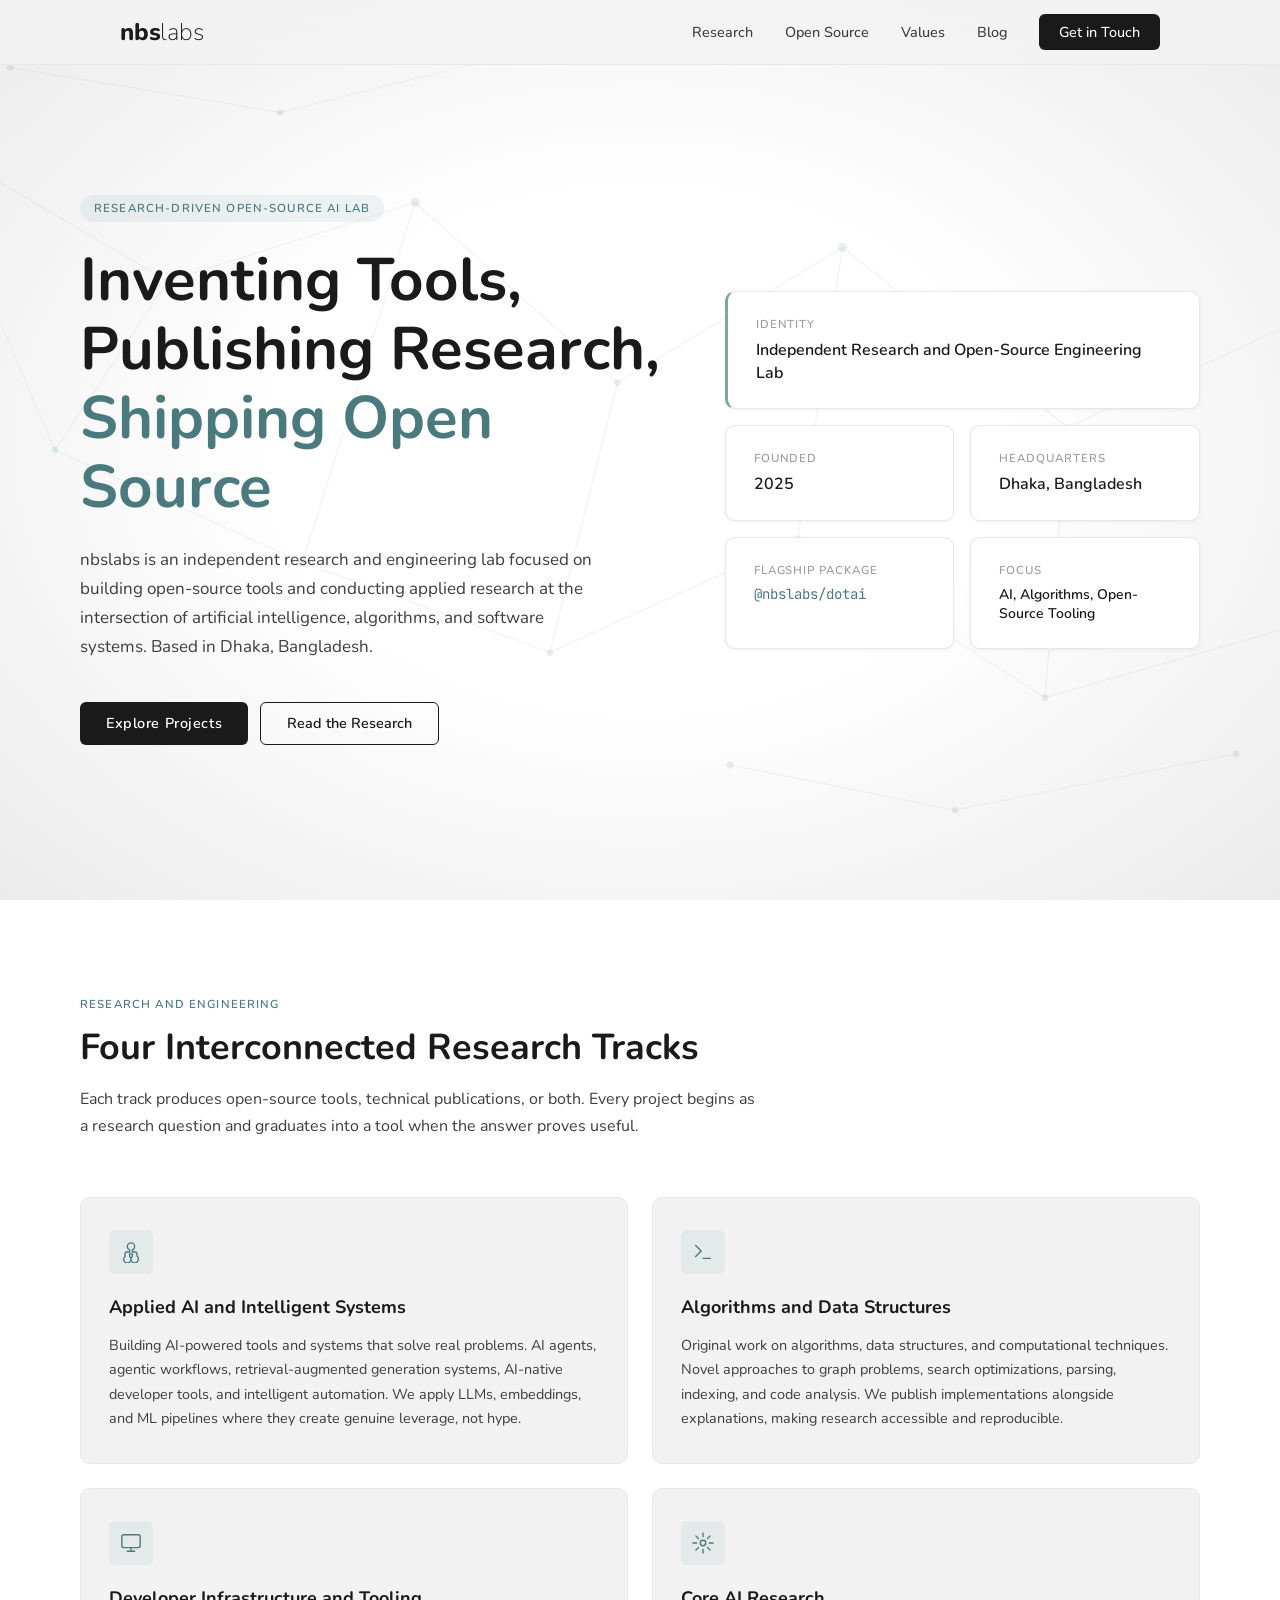
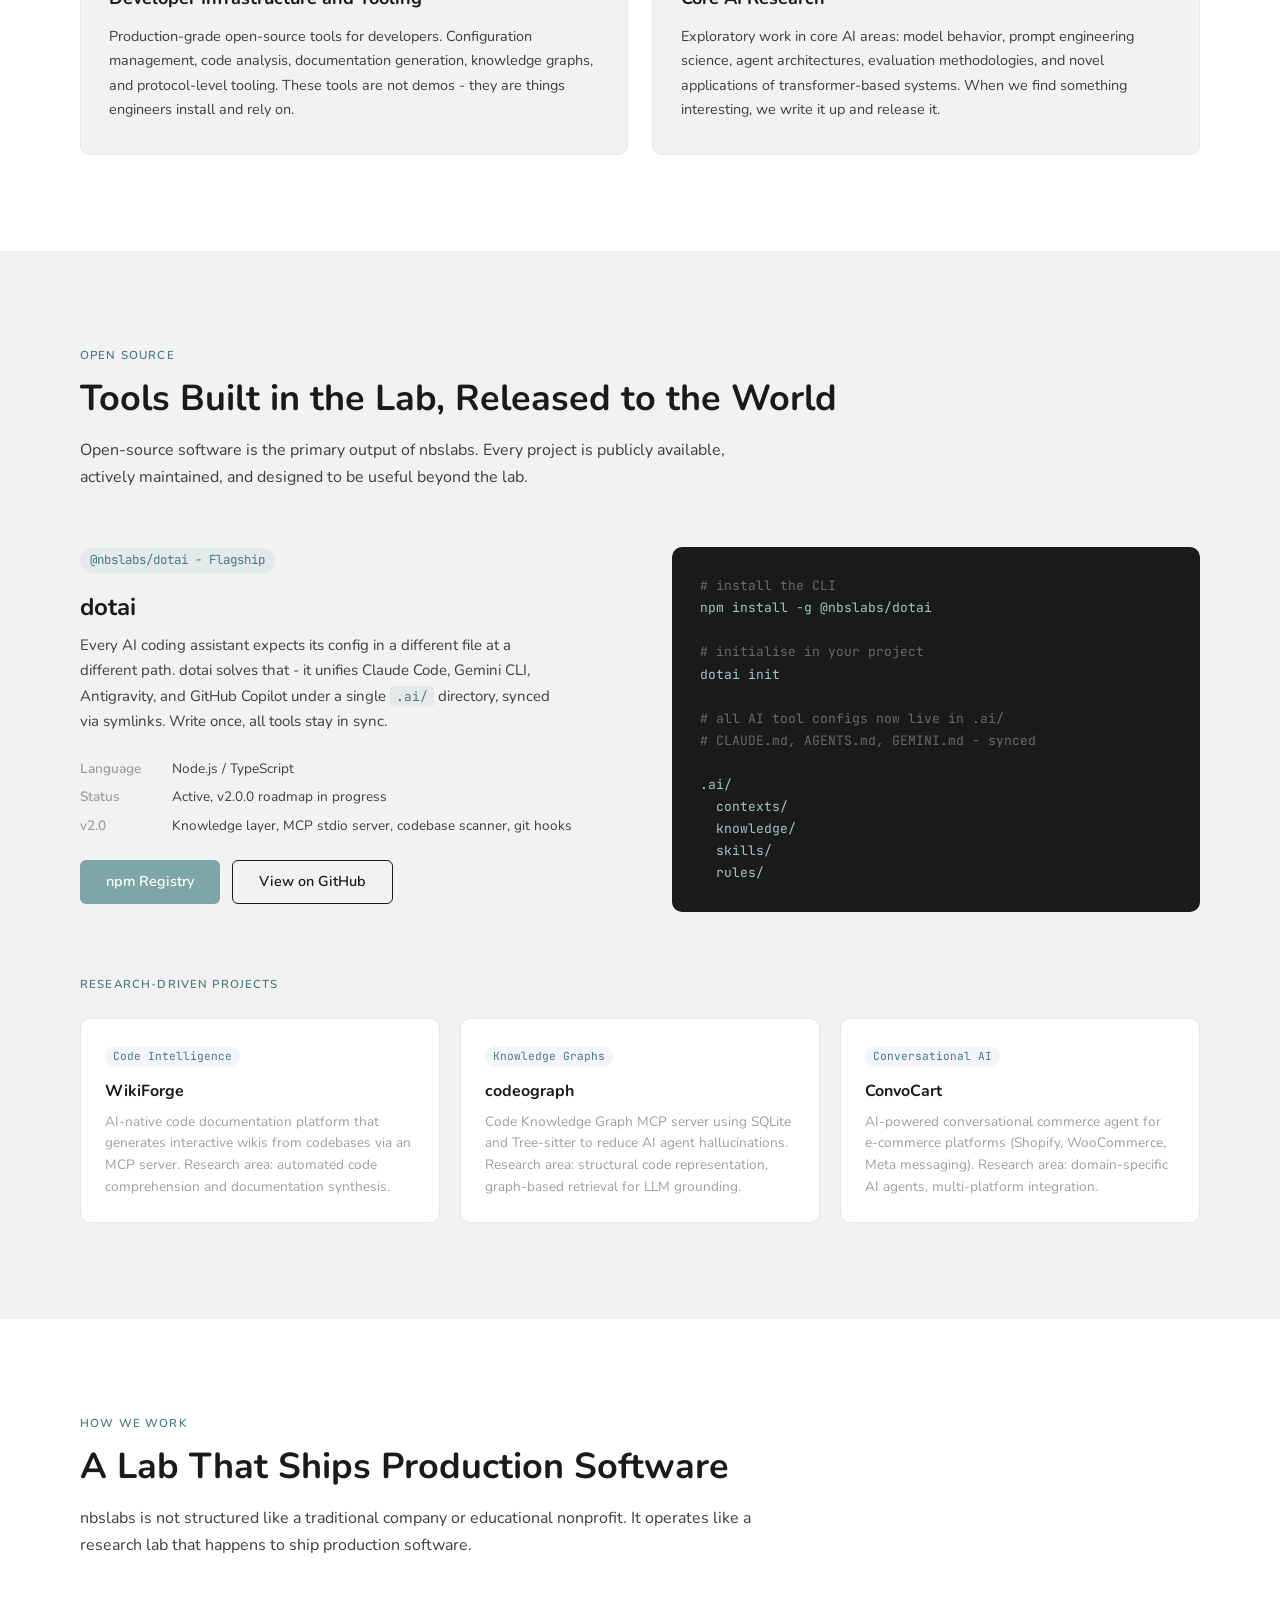
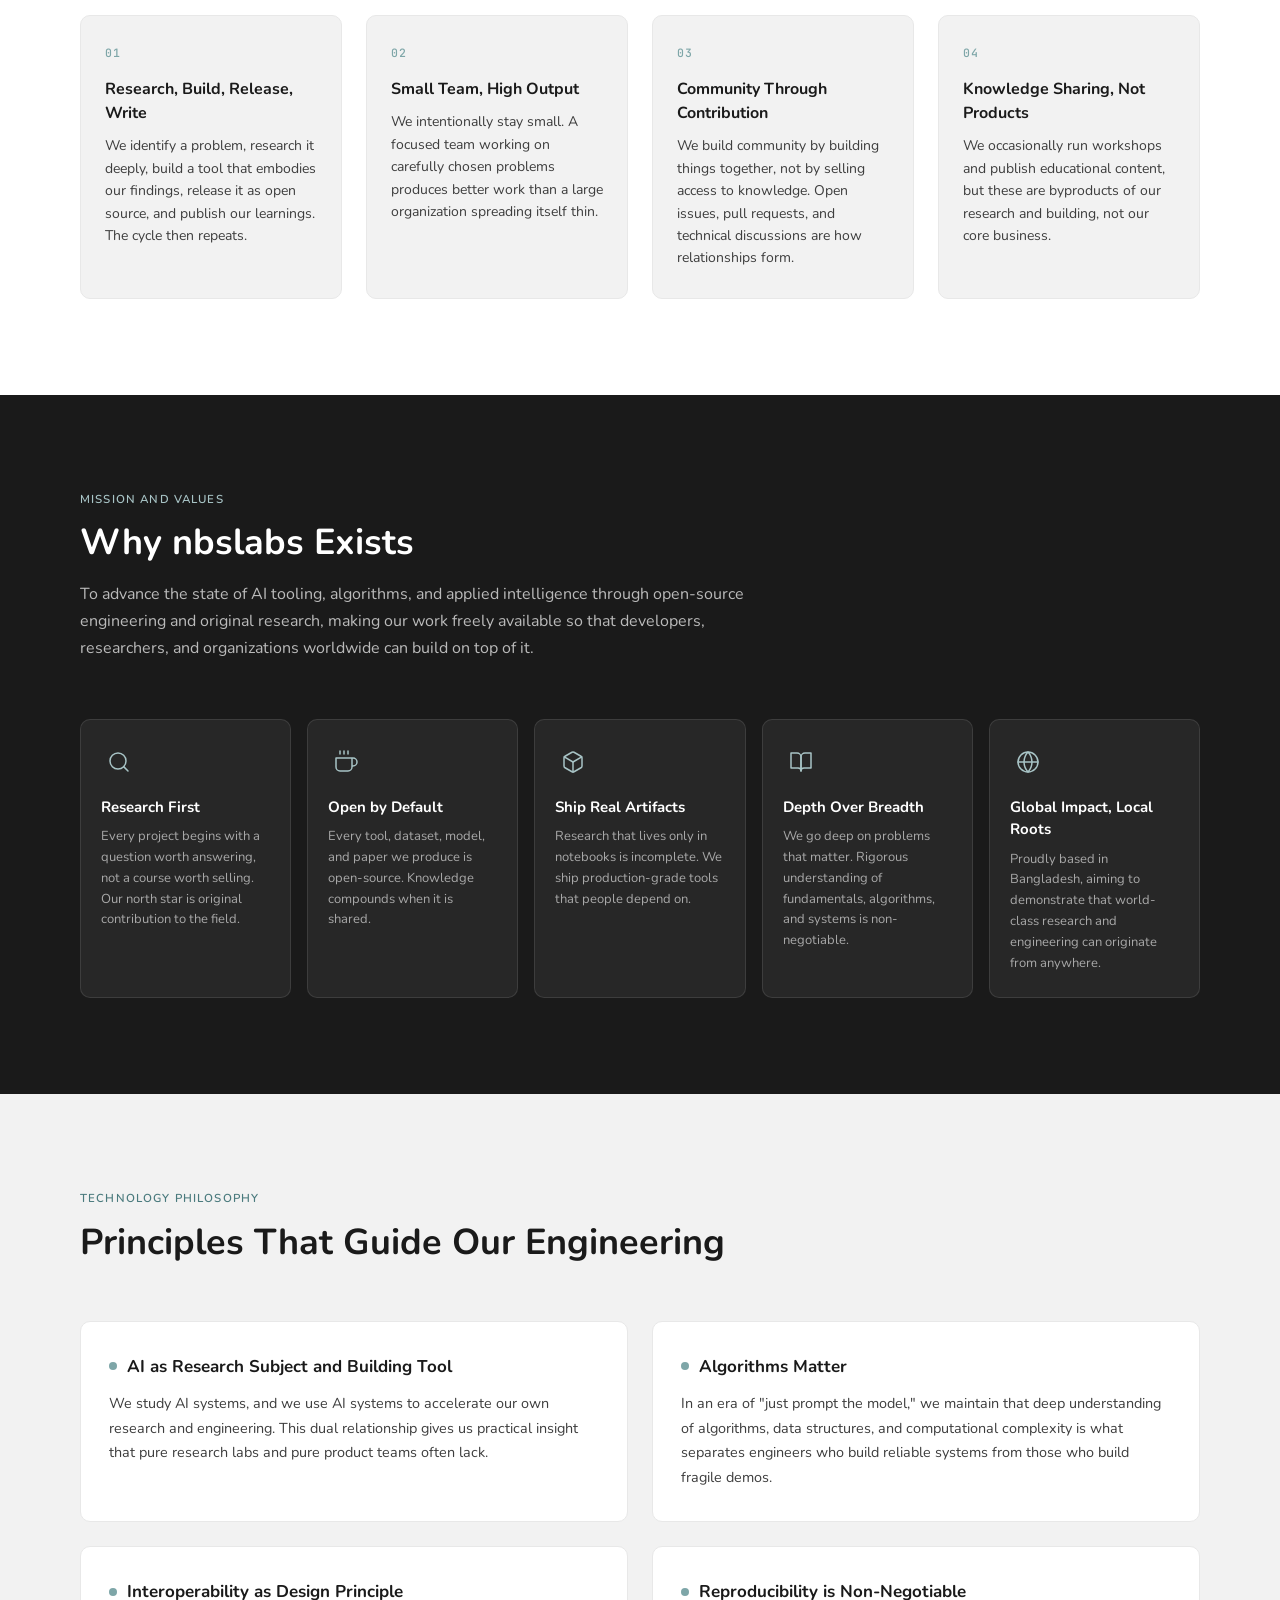
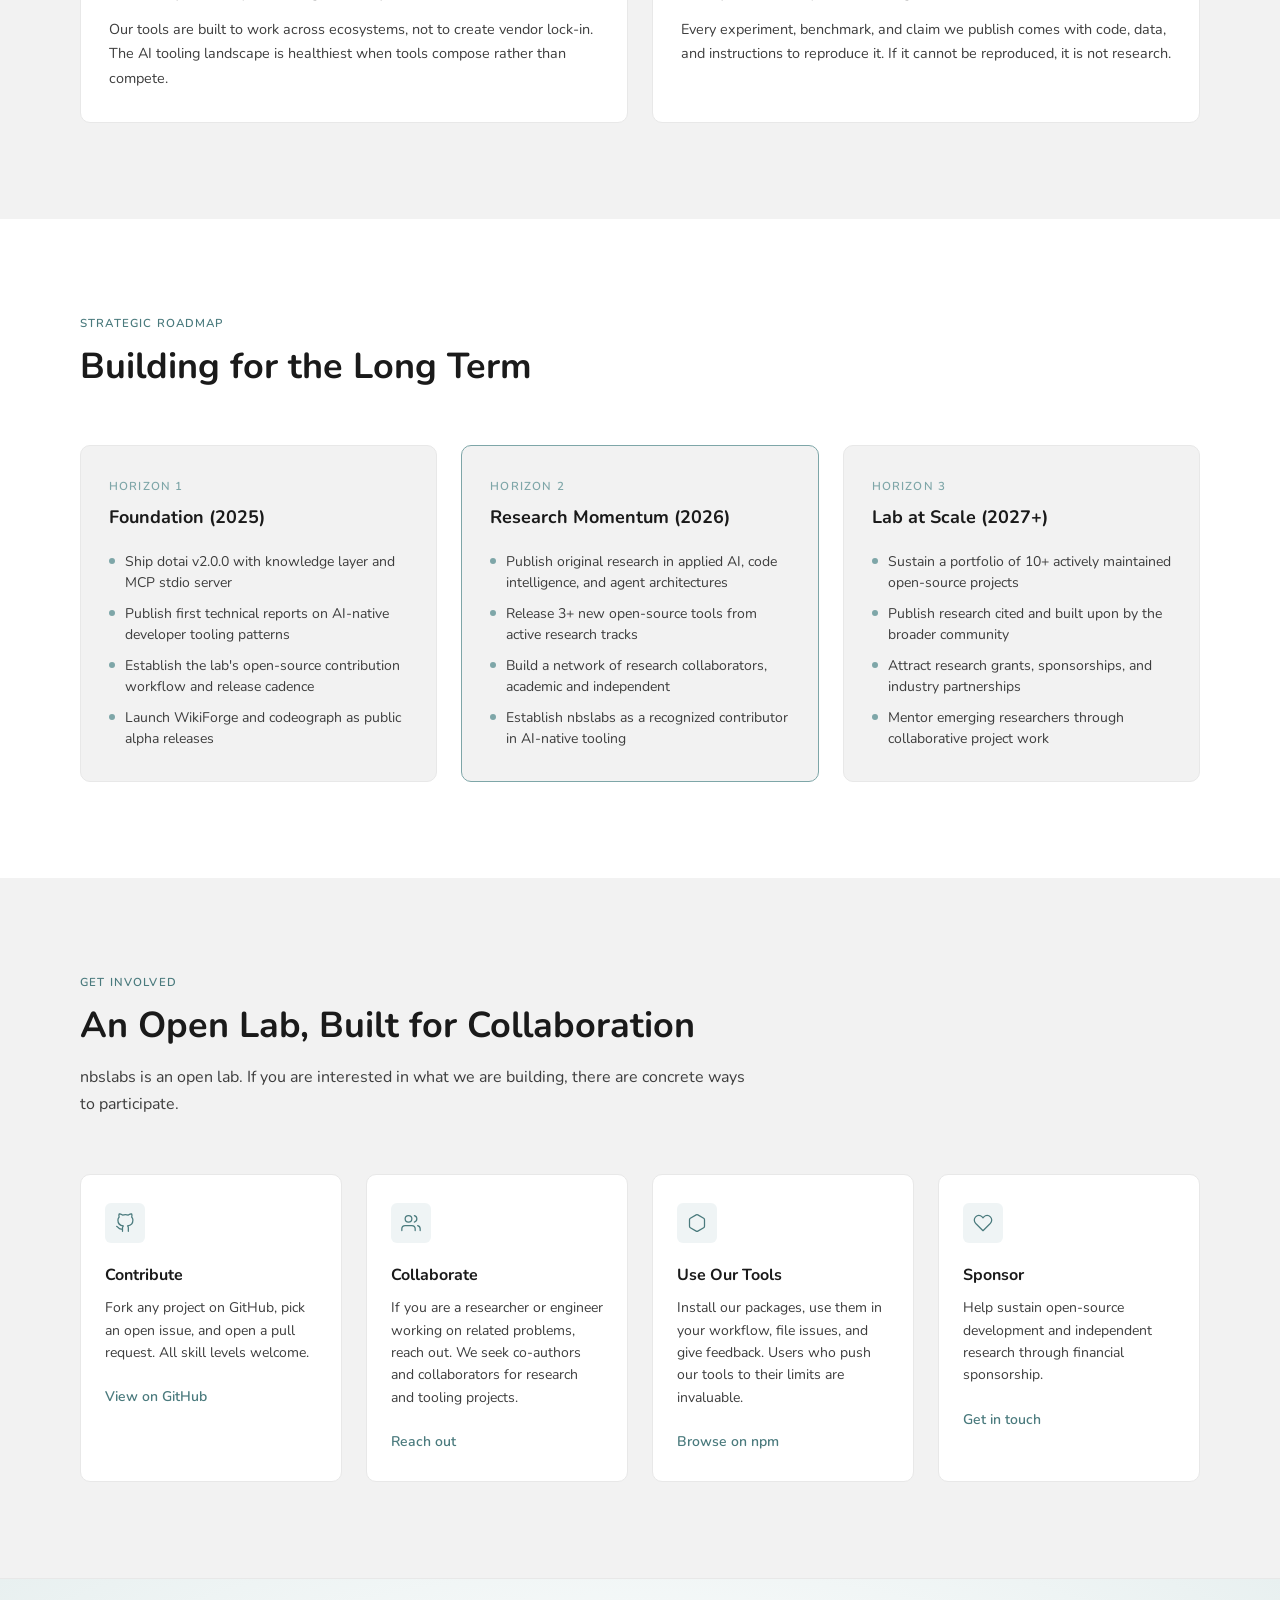
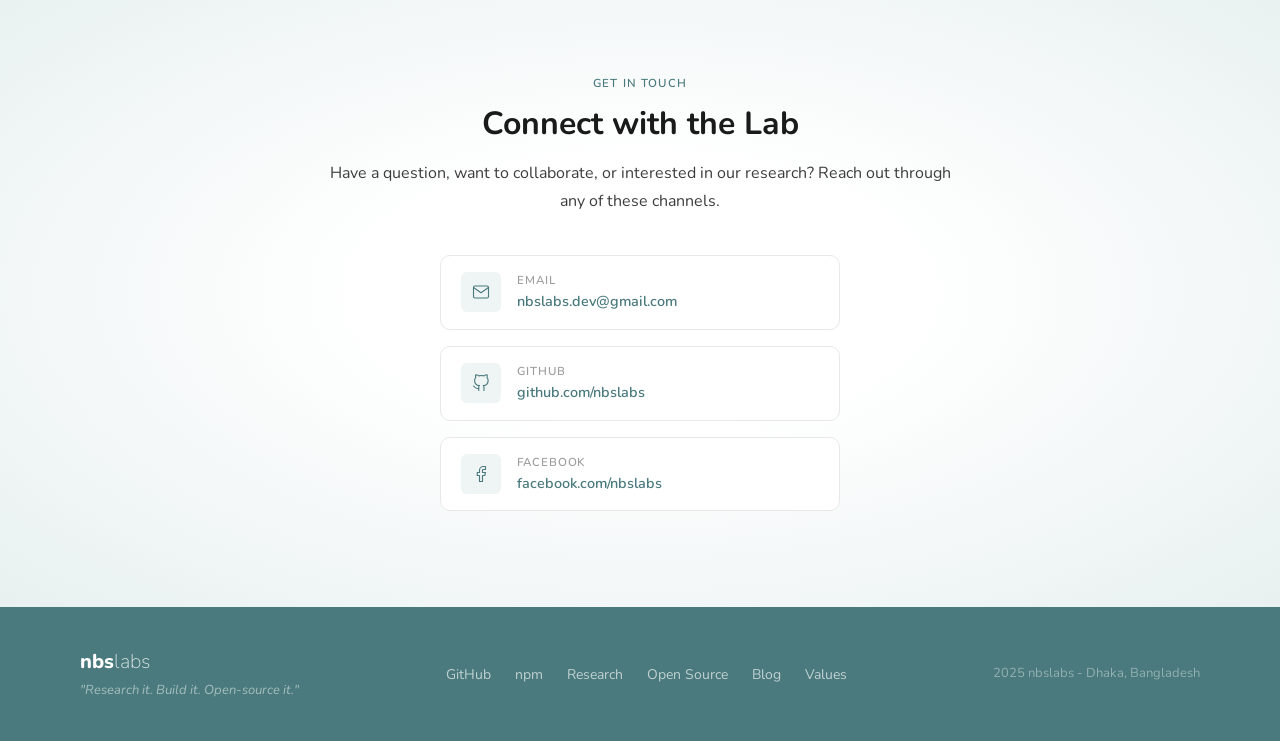
==== commit b8347d54: "redesign: rewrite site as research lab, add blog system, fix nav scoping - Complete index.html rewri" ====
--- a/index.html
+++ b/index.html
@@ -3,19 +3,20 @@
 <head>
   <meta charset="UTF-8">
   <meta name="viewport" content="width=device-width, initial-scale=1.0">
-  <title>nbslabs — Empowering Developers in Bangladesh</title>
-  <meta name="description" content="nbslabs is a Bangladeshi developer community and open-source initiative. AI-powered workshops, open-source tooling, community mentorship.">
-  <meta name="keywords" content="nbslabs, Bangladesh, coding, AI, developers, workshops, open source, dotai">
-  <meta property="og:title" content="nbslabs — Empowering Developers in Bangladesh">
-  <meta property="og:description" content="Bridging academic knowledge with real-world mastery. Join Bangladesh's developer community.">
+  <title>nbslabs - Research-Driven Open-Source AI Lab</title>
+  <meta name="description" content="nbslabs is an independent research and engineering lab focused on building open-source tools and conducting applied research at the intersection of AI, algorithms, and software systems.">
+  <meta name="keywords" content="nbslabs, AI research, open source, developer tools, algorithms, dotai, Bangladesh, research lab">
+  <meta property="og:title" content="nbslabs - Research-Driven Open-Source AI Lab">
+  <meta property="og:description" content="Inventing tools, publishing research, shipping open source. An independent lab based in Dhaka, Bangladesh.">
   <meta property="og:url" content="https://nbslabs.dev">
+  <meta property="og:type" content="website">
 
   <link rel="preconnect" href="https://fonts.googleapis.com">
   <link rel="preconnect" href="https://fonts.gstatic.com" crossorigin>
   <link href="https://fonts.googleapis.com/css2?family=Nunito:wght@200;300;400;500;600;700;800&family=JetBrains+Mono:wght@400;500&display=swap" rel="stylesheet">
 
   <style>
-    /* ── Design Tokens ─────────────────────────────────────── */
+    /* -- Design Tokens -- */
     :root {
       --color-primary:        #1A1A1A;
       --color-background:     #F2F2F2;
@@ -40,7 +41,7 @@
       --radius-full: 999px;
     }
 
-    /* ── Reset ──────────────────────────────────────────────── */
+    /* -- Reset -- */
     *, *::before, *::after { margin: 0; padding: 0; box-sizing: border-box; }
     html { scroll-behavior: smooth; font-size: 16px; }
     body {
@@ -54,7 +55,7 @@
     img { display: block; max-width: 100%; }
     ul { list-style: none; }
 
-    /* ── Network SVG Background ─────────────────────────────── */
+    /* -- Network SVG Background -- */
     .network-bg {
       position: absolute;
       inset: 0;
@@ -64,7 +65,7 @@
     }
     .network-bg svg { width: 100%; height: 100%; }
 
-    /* ── Navigation ─────────────────────────────────────────── */
+    /* -- Navigation -- */
     nav {
       position: fixed;
       top: 0;
@@ -72,6 +73,7 @@
       z-index: 100;
       background: rgba(242,242,242,0.92);
       backdrop-filter: blur(12px);
+      -webkit-backdrop-filter: blur(12px);
       border-bottom: 1px solid var(--color-border);
       transition: box-shadow 0.3s;
     }
@@ -99,6 +101,7 @@
     .nav-links {
       display: flex;
       gap: 2rem;
+      align-items: center;
     }
     .nav-links a {
       font-size: 0.9rem;
@@ -135,7 +138,7 @@
       transition: all 0.3s;
     }
 
-    /* ── Hero ───────────────────────────────────────────────── */
+    /* -- Hero -- */
     .hero {
       position: relative;
       min-height: 100vh;
@@ -153,26 +156,26 @@
       margin: 0 auto;
       width: 100%;
       display: grid;
-      grid-template-columns: 1fr 1fr;
+      grid-template-columns: 1.1fr 0.9fr;
       gap: 64px;
       align-items: center;
     }
 
     .hero-label {
       display: inline-block;
-      font-size: 0.75rem;
+      font-size: 0.72rem;
       font-weight: 600;
       letter-spacing: 0.1em;
       text-transform: uppercase;
       color: var(--color-accent-dark);
       background: rgba(126,166,168,0.12);
-      padding: 4px 12px;
+      padding: 5px 14px;
       border-radius: var(--radius-full);
       margin-bottom: 24px;
     }
 
     .hero h1 {
-      font-size: clamp(2.5rem, 5vw, 4rem);
+      font-size: clamp(2.5rem, 5vw, 3.75rem);
       font-weight: 700;
       line-height: 1.15;
       color: var(--color-primary);
@@ -187,7 +190,7 @@
       font-size: 1.0625rem;
       color: var(--color-text-secondary);
       line-height: 1.7;
-      max-width: 480px;
+      max-width: 520px;
       margin-bottom: 40px;
     }
 
@@ -243,45 +246,53 @@
     }
     .btn-accent:hover { background: var(--color-accent-dark); }
 
-    /* Hero stats */
-    .hero-stats {
+    /* Hero identity cards */
+    .hero-identity {
       display: flex;
       flex-direction: column;
-      gap: 20px;
-    }
-
-    .stat-card {
+      gap: 16px;
+    }
+
+    .identity-card {
       background: var(--color-surface);
       border: 1px solid var(--color-border);
       border-radius: var(--radius-md);
       padding: 24px 28px;
       box-shadow: var(--shadow-sm);
-      transition: box-shadow 0.2s, transform 0.2s;
-    }
-    .stat-card:hover { box-shadow: var(--shadow-md); transform: translateY(-2px); }
-
-    .stat-card-accent { border-left: 3px solid var(--color-accent); }
-
-    .stat-number {
-      font-size: 2rem;
-      font-weight: 800;
+      transition: box-shadow 0.25s, transform 0.25s;
+    }
+    .identity-card:hover { box-shadow: var(--shadow-md); transform: translateY(-2px); }
+
+    .identity-card-accent { border-left: 3px solid var(--color-accent); }
+
+    .identity-card .ic-label {
+      font-size: 0.72rem;
+      font-weight: 600;
+      letter-spacing: 0.08em;
+      text-transform: uppercase;
+      color: var(--color-text-muted);
+      margin-bottom: 6px;
+    }
+    .identity-card .ic-value {
+      font-size: 1rem;
+      font-weight: 600;
       color: var(--color-primary);
-      line-height: 1;
-      margin-bottom: 4px;
-    }
-    .stat-label {
+      line-height: 1.4;
+    }
+    .identity-card .ic-value.mono {
+      font-family: var(--font-mono);
       font-size: 0.875rem;
-      color: var(--color-text-muted);
       font-weight: 400;
-    }
-
-    .stat-inline {
+      color: var(--color-accent-dark);
+    }
+
+    .identity-row {
       display: grid;
       grid-template-columns: 1fr 1fr;
-      gap: 20px;
-    }
-
-    /* ── Section Shell ──────────────────────────────────────── */
+      gap: 16px;
+    }
+
+    /* -- Section Shell -- */
     section { padding: 96px 80px; }
 
     .section-inner {
@@ -309,31 +320,31 @@
     .section-subtext {
       font-size: 1rem;
       color: var(--color-text-secondary);
-      max-width: 560px;
+      max-width: 680px;
       line-height: 1.7;
     }
 
     .section-header { margin-bottom: 56px; }
 
-    /* ── Programs ───────────────────────────────────────────── */
-    #programs { background: var(--color-surface); }
-
-    .programs-grid {
+    /* -- Research Areas -- */
+    #research { background: var(--color-surface); }
+
+    .research-grid {
       display: grid;
-      grid-template-columns: repeat(3, 1fr);
+      grid-template-columns: repeat(2, 1fr);
       gap: 24px;
     }
 
-    .program-card {
+    .research-card {
       background: var(--color-background);
       border: 1px solid var(--color-border);
       border-radius: var(--radius-md);
-      padding: 28px;
-      transition: box-shadow 0.2s, transform 0.2s;
+      padding: 32px 28px;
+      transition: box-shadow 0.25s, transform 0.25s;
       position: relative;
       overflow: hidden;
     }
-    .program-card::after {
+    .research-card::after {
       content: '';
       position: absolute;
       top: 0; left: 0; right: 0;
@@ -343,27 +354,40 @@
       transform-origin: left;
       transition: transform 0.3s;
     }
-    .program-card:hover::after { transform: scaleX(1); }
-    .program-card:hover { box-shadow: var(--shadow-md); transform: translateY(-4px); background: var(--color-surface); }
-
-    .program-icon {
-      font-size: 1.5rem;
-      margin-bottom: 16px;
-      display: block;
-    }
-    .program-card h3 {
-      font-size: 1.0625rem;
+    .research-card:hover::after { transform: scaleX(1); }
+    .research-card:hover { box-shadow: var(--shadow-md); transform: translateY(-4px); background: var(--color-surface); }
+
+    .research-icon {
+      width: 44px;
+      height: 44px;
+      border-radius: var(--radius-sm);
+      background: rgba(126,166,168,0.12);
+      display: flex;
+      align-items: center;
+      justify-content: center;
+      margin-bottom: 20px;
+    }
+    .research-icon svg {
+      width: 22px;
+      height: 22px;
+      stroke: var(--color-accent-dark);
+      stroke-width: 1.5;
+      fill: none;
+    }
+
+    .research-card h3 {
+      font-size: 1.125rem;
       font-weight: 700;
-      margin-bottom: 10px;
+      margin-bottom: 12px;
       color: var(--color-primary);
     }
-    .program-card p {
+    .research-card p {
       font-size: 0.9rem;
       color: var(--color-text-secondary);
-      line-height: 1.65;
-    }
-
-    /* ── Open Source ────────────────────────────────────────── */
+      line-height: 1.7;
+    }
+
+    /* -- Open Source -- */
     #oss { background: var(--color-background); }
 
     .oss-feature {
@@ -373,7 +397,6 @@
       align-items: start;
       margin-bottom: 64px;
     }
-
     .oss-feature:last-child { margin-bottom: 0; }
 
     .oss-body h3 {
@@ -399,6 +422,7 @@
       color: var(--color-text-secondary);
       line-height: 1.7;
       margin-bottom: 24px;
+      max-width: 480px;
     }
 
     .oss-meta {
@@ -431,69 +455,89 @@
     .oss-code-panel .cmd     { color: var(--color-accent-light); }
     .oss-code-panel .kw      { color: #A8C4C6; }
 
-    .oss-projects-list {
+    .oss-projects-grid {
       display: grid;
-      grid-template-columns: repeat(2, 1fr);
-      gap: 16px;
-    }
-
-    .oss-project-item {
+      grid-template-columns: repeat(3, 1fr);
+      gap: 20px;
+    }
+
+    .oss-project-card {
       background: var(--color-surface);
       border: 1px solid var(--color-border);
       border-radius: var(--radius-md);
-      padding: 20px 24px;
-      transition: box-shadow 0.2s;
-    }
-    .oss-project-item:hover { box-shadow: var(--shadow-md); }
-    .oss-project-item h4 {
-      font-size: 0.9375rem;
+      padding: 24px;
+      transition: box-shadow 0.25s, transform 0.25s;
+    }
+    .oss-project-card:hover { box-shadow: var(--shadow-md); transform: translateY(-3px); }
+
+    .oss-project-card h4 {
+      font-size: 1rem;
       font-weight: 700;
       color: var(--color-primary);
-      margin-bottom: 6px;
-    }
-    .oss-project-item p {
+      margin-bottom: 8px;
+    }
+    .oss-project-card .proj-tag {
+      font-family: var(--font-mono);
+      font-size: 0.7rem;
+      color: var(--color-accent-dark);
+      background: rgba(126,166,168,0.1);
+      padding: 2px 8px;
+      border-radius: var(--radius-full);
+      display: inline-block;
+      margin-bottom: 12px;
+    }
+    .oss-project-card p {
       font-size: 0.85rem;
       color: var(--color-text-muted);
-      line-height: 1.55;
-    }
-
-    /* ── Audiences ──────────────────────────────────────────── */
-    #audience { background: var(--color-surface); }
-
-    .audience-grid {
+      line-height: 1.6;
+    }
+
+    /* -- How We Work -- */
+    #how-we-work { background: var(--color-surface); }
+
+    .workflow-grid {
       display: grid;
       grid-template-columns: repeat(4, 1fr);
       gap: 24px;
     }
 
-    .audience-card {
+    .workflow-card {
       border: 1px solid var(--color-border);
       border-radius: var(--radius-md);
       padding: 28px 24px;
       background: var(--color-background);
-      transition: box-shadow 0.2s, transform 0.2s;
-    }
-    .audience-card:hover { box-shadow: var(--shadow-md); transform: translateY(-4px); }
-
-    .audience-emoji { font-size: 2rem; margin-bottom: 16px; display: block; }
-    .audience-card h3 {
+      transition: box-shadow 0.25s, transform 0.25s;
+      position: relative;
+    }
+    .workflow-card:hover { box-shadow: var(--shadow-md); transform: translateY(-3px); }
+
+    .workflow-number {
+      font-family: var(--font-mono);
+      font-size: 0.72rem;
+      font-weight: 500;
+      color: var(--color-accent);
+      letter-spacing: 0.08em;
+      margin-bottom: 16px;
+      display: block;
+    }
+    .workflow-card h3 {
       font-size: 1rem;
       font-weight: 700;
       margin-bottom: 10px;
       color: var(--color-primary);
     }
-    .audience-card p {
+    .workflow-card p {
       font-size: 0.875rem;
       color: var(--color-text-secondary);
       line-height: 1.6;
     }
 
-    /* ── Mission & Values ───────────────────────────────────── */
-    #mission { background: var(--color-primary); }
-
-    #mission .section-label { color: var(--color-accent-light); }
-    #mission .section-heading { color: #fff; }
-    #mission .section-subtext { color: rgba(255,255,255,0.7); max-width: 680px; }
+    /* -- Mission & Values -- */
+    #values { background: var(--color-primary); }
+
+    #values .section-label { color: var(--color-accent-light); }
+    #values .section-heading { color: #fff; }
+    #values .section-subtext { color: rgba(255,255,255,0.7); max-width: 680px; }
 
     .values-grid {
       display: grid;
@@ -507,10 +551,26 @@
       border: 1px solid rgba(255,255,255,0.1);
       border-radius: var(--radius-md);
       padding: 24px 20px;
-      transition: background 0.2s;
+      transition: background 0.25s;
     }
     .value-card:hover { background: rgba(255,255,255,0.1); }
-    .value-card .v-icon { font-size: 1.5rem; margin-bottom: 14px; display: block; }
+
+    .value-icon {
+      width: 36px;
+      height: 36px;
+      margin-bottom: 16px;
+      display: flex;
+      align-items: center;
+      justify-content: center;
+    }
+    .value-icon svg {
+      width: 24px;
+      height: 24px;
+      stroke: var(--color-accent-light);
+      stroke-width: 1.5;
+      fill: none;
+    }
+
     .value-card h4 {
       font-size: 0.9375rem;
       font-weight: 700;
@@ -519,8 +579,48 @@
     }
     .value-card p { font-size: 0.8125rem; color: rgba(255,255,255,0.6); line-height: 1.6; }
 
-    /* ── Roadmap ────────────────────────────────────────────── */
-    #roadmap { background: var(--color-background); }
+    /* -- Technology Philosophy -- */
+    #philosophy { background: var(--color-background); }
+
+    .philosophy-grid {
+      display: grid;
+      grid-template-columns: repeat(2, 1fr);
+      gap: 24px;
+    }
+
+    .philosophy-card {
+      background: var(--color-surface);
+      border: 1px solid var(--color-border);
+      border-radius: var(--radius-md);
+      padding: 32px 28px;
+      transition: box-shadow 0.25s;
+    }
+    .philosophy-card:hover { box-shadow: var(--shadow-md); }
+
+    .philosophy-card h3 {
+      font-size: 1.0625rem;
+      font-weight: 700;
+      color: var(--color-primary);
+      margin-bottom: 12px;
+      display: flex;
+      align-items: center;
+      gap: 10px;
+    }
+    .philosophy-card h3 .ph-dot {
+      width: 8px;
+      height: 8px;
+      border-radius: 50%;
+      background: var(--color-accent);
+      flex-shrink: 0;
+    }
+    .philosophy-card p {
+      font-size: 0.9rem;
+      color: var(--color-text-secondary);
+      line-height: 1.7;
+    }
+
+    /* -- Roadmap -- */
+    #roadmap { background: var(--color-surface); }
 
     .roadmap-grid {
       display: grid;
@@ -529,12 +629,14 @@
     }
 
     .roadmap-card {
-      background: var(--color-surface);
+      background: var(--color-background);
       border: 1px solid var(--color-border);
       border-radius: var(--radius-md);
       padding: 32px 28px;
       position: relative;
-    }
+      transition: box-shadow 0.25s;
+    }
+    .roadmap-card:hover { box-shadow: var(--shadow-md); }
 
     .roadmap-horizon {
       font-size: 0.72rem;
@@ -568,8 +670,13 @@
       flex-shrink: 0;
     }
 
-    /* ── Get Involved ───────────────────────────────────────── */
-    #involve { background: var(--color-surface); }
+    .roadmap-card.current {
+      border-color: var(--color-accent);
+      border-width: 1.5px;
+    }
+
+    /* -- Get Involved -- */
+    #involve { background: var(--color-background); }
 
     .involve-grid {
       display: grid;
@@ -581,11 +688,29 @@
       border: 1px solid var(--color-border);
       border-radius: var(--radius-md);
       padding: 28px 24px;
-      background: var(--color-background);
-      transition: box-shadow 0.2s, transform 0.2s;
+      background: var(--color-surface);
+      transition: box-shadow 0.25s, transform 0.25s;
     }
     .involve-card:hover { box-shadow: var(--shadow-md); transform: translateY(-4px); }
-    .involve-card .i-icon { font-size: 1.5rem; margin-bottom: 16px; display: block; }
+
+    .involve-icon {
+      width: 40px;
+      height: 40px;
+      border-radius: var(--radius-sm);
+      background: rgba(126,166,168,0.12);
+      display: flex;
+      align-items: center;
+      justify-content: center;
+      margin-bottom: 20px;
+    }
+    .involve-icon svg {
+      width: 20px;
+      height: 20px;
+      stroke: var(--color-accent-dark);
+      stroke-width: 1.5;
+      fill: none;
+    }
+
     .involve-card h3 {
       font-size: 1rem;
       font-weight: 700;
@@ -602,10 +727,11 @@
       font-size: 0.875rem;
       font-weight: 600;
       color: var(--color-accent-dark);
-    }
-    .involve-link:hover { text-decoration: underline; }
-
-    /* ── Contact ────────────────────────────────────────────── */
+      transition: color 0.2s;
+    }
+    .involve-link:hover { text-decoration: underline; color: var(--color-accent); }
+
+    /* -- Contact -- */
     #contact {
       background: radial-gradient(ellipse at center, #FFFFFF 30%, #E8F0F0 100%);
       border-top: 1px solid var(--color-border);
@@ -633,7 +759,7 @@
       padding: 16px 20px;
       text-decoration: none;
       color: var(--color-text-primary);
-      transition: box-shadow 0.2s, transform 0.2s, border-color 0.2s;
+      transition: box-shadow 0.25s, transform 0.25s, border-color 0.25s;
     }
     .contact-item:hover {
       box-shadow: var(--shadow-md);
@@ -648,8 +774,14 @@
       display: flex;
       align-items: center;
       justify-content: center;
-      font-size: 1.1rem;
       flex-shrink: 0;
+    }
+    .contact-icon svg {
+      width: 18px;
+      height: 18px;
+      stroke: var(--color-accent-dark);
+      stroke-width: 1.5;
+      fill: none;
     }
     .contact-detail { text-align: left; }
     .contact-platform {
@@ -666,7 +798,7 @@
       color: var(--color-accent-dark);
     }
 
-    /* ── Footer ─────────────────────────────────────────────── */
+    /* -- Footer -- */
     footer {
       background: var(--color-accent-dark);
       padding: 40px 80px;
@@ -685,7 +817,7 @@
 
     .footer-logo .nbs  { font-size: 1.25rem; font-weight: 800; color: #fff; }
     .footer-logo .labs { font-size: 1.25rem; font-weight: 200; color: rgba(255,255,255,0.8); }
-    .footer-tagline { font-size: 0.8125rem; color: rgba(255,255,255,0.5); margin-top: 4px; }
+    .footer-tagline { font-size: 0.8125rem; color: rgba(255,255,255,0.5); margin-top: 4px; font-style: italic; }
 
     .footer-links {
       display: flex;
@@ -704,7 +836,7 @@
       color: rgba(255,255,255,0.4);
     }
 
-    /* ── Scroll Reveal ──────────────────────────────────────── */
+    /* -- Scroll Reveal -- */
     .reveal {
       opacity: 0;
       transform: translateY(24px);
@@ -715,24 +847,22 @@
       transform: translateY(0);
     }
 
-    /* ── Responsive ─────────────────────────────────────────── */
+    /* -- Responsive -- */
     @media (max-width: 1024px) {
       section { padding: 72px 40px; }
       .hero { padding: 100px 40px 72px; }
       .nav-inner { padding: 0 40px; }
       footer { padding: 32px 40px; }
 
-      .hero-inner         { grid-template-columns: 1fr; gap: 40px; }
-      .hero-stats         { flex-direction: row; flex-wrap: wrap; }
-      .stat-card          { flex: 1; min-width: 140px; }
-      .stat-inline        { grid-template-columns: repeat(4,1fr); }
-      .programs-grid      { grid-template-columns: repeat(2,1fr); }
-      .oss-feature        { grid-template-columns: 1fr; gap: 32px; }
-      .audience-grid      { grid-template-columns: repeat(2,1fr); }
-      .values-grid        { grid-template-columns: repeat(3,1fr); }
-      .roadmap-grid       { grid-template-columns: 1fr 1fr; }
-      .involve-grid       { grid-template-columns: repeat(2,1fr); }
-      .oss-projects-list  { grid-template-columns: 1fr; }
+      .hero-inner           { grid-template-columns: 1fr; gap: 40px; }
+      .research-grid        { grid-template-columns: 1fr 1fr; }
+      .oss-feature          { grid-template-columns: 1fr; gap: 32px; }
+      .workflow-grid        { grid-template-columns: repeat(2,1fr); }
+      .values-grid          { grid-template-columns: repeat(3,1fr); }
+      .philosophy-grid      { grid-template-columns: 1fr; }
+      .roadmap-grid         { grid-template-columns: 1fr 1fr; }
+      .involve-grid         { grid-template-columns: repeat(2,1fr); }
+      .oss-projects-grid    { grid-template-columns: repeat(2,1fr); }
     }
 
     @media (max-width: 768px) {
@@ -749,6 +879,7 @@
         top: 64px; left: 0; right: 0;
         background: rgba(242,242,242,0.97);
         backdrop-filter: blur(12px);
+        -webkit-backdrop-filter: blur(12px);
         border-bottom: 1px solid var(--color-border);
         padding: 16px 20px;
         gap: 4px;
@@ -761,29 +892,30 @@
       .nav-links.open a:last-child { border-bottom: none; }
       .nav-hamburger { display: flex; }
 
-      .programs-grid  { grid-template-columns: 1fr; }
-      .audience-grid  { grid-template-columns: 1fr; }
-      .values-grid    { grid-template-columns: repeat(2,1fr); }
-      .roadmap-grid   { grid-template-columns: 1fr; }
-      .involve-grid   { grid-template-columns: 1fr; }
-      .stat-inline    { grid-template-columns: 1fr 1fr; }
-      .contact-list   { max-width: 100%; }
-      .footer-inner   { flex-direction: column; align-items: flex-start; gap: 20px; }
+      .research-grid      { grid-template-columns: 1fr; }
+      .workflow-grid      { grid-template-columns: 1fr; }
+      .values-grid        { grid-template-columns: repeat(2,1fr); }
+      .roadmap-grid       { grid-template-columns: 1fr; }
+      .involve-grid       { grid-template-columns: 1fr; }
+      .identity-row       { grid-template-columns: 1fr; }
+      .oss-projects-grid  { grid-template-columns: 1fr; }
+      .contact-list       { max-width: 100%; }
+      .footer-inner       { flex-direction: column; align-items: flex-start; gap: 20px; }
     }
   </style>
 </head>
 <body>
 
-  <!-- ── Navigation ─────────────────────────────────────────── -->
-  <nav id="navbar">
+  <!-- Navigation -->
+  <nav id="navbar" role="navigation" aria-label="Main navigation">
     <div class="nav-inner">
       <a href="#" class="logo"><span class="nbs">nbs</span><span class="labs">labs</span></a>
       <ul class="nav-links" id="navLinks">
-        <li><a href="#programs">Programs</a></li>
+        <li><a href="#research">Research</a></li>
         <li><a href="#oss">Open Source</a></li>
-        <li><a href="#mission">Mission</a></li>
-
-        <li><a href="#contact" class="nav-cta">Contact Us</a></li>
+        <li><a href="#values">Values</a></li>
+        <li><a href="/blog/">Blog</a></li>
+        <li><a href="#contact" class="nav-cta">Get in Touch</a></li>
       </ul>
       <div class="nav-hamburger" id="hamburger" aria-label="Toggle menu" role="button" tabindex="0">
         <span></span><span></span><span></span>
@@ -791,7 +923,7 @@
     </div>
   </nav>
 
-  <!-- ── Hero ───────────────────────────────────────────────── -->
+  <!-- Hero -->
   <section class="hero" id="home">
     <div class="network-bg" aria-hidden="true">
       <svg viewBox="0 0 1440 800" preserveAspectRatio="xMidYMid slice" xmlns="http://www.w3.org/2000/svg">
@@ -813,6 +945,10 @@
           <line x1="700" y1="340" x2="640" y2="580"/>
           <line x1="900" y1="220" x2="860" y2="480"/>
           <line x1="1100" y1="380" x2="1080" y2="620"/>
+          <line x1="160" y1="60" x2="400" y2="100"/>
+          <line x1="400" y1="100" x2="600" y2="50"/>
+          <line x1="800" y1="680" x2="1000" y2="720"/>
+          <line x1="1000" y1="720" x2="1250" y2="670"/>
         </g>
         <g fill="#7EA6A8" opacity="0.18">
           <circle cx="80"  cy="120" r="4"/>
@@ -828,120 +964,138 @@
           <circle cx="860" cy="480" r="4"/>
           <circle cx="1080" cy="620" r="3"/>
           <circle cx="1360" cy="540" r="4"/>
+          <circle cx="160" cy="60" r="3"/>
+          <circle cx="400" cy="100" r="3"/>
+          <circle cx="600" cy="50" r="3"/>
+          <circle cx="800" cy="680" r="3"/>
+          <circle cx="1000" cy="720" r="3"/>
+          <circle cx="1250" cy="670" r="3"/>
         </g>
       </svg>
     </div>
 
     <div class="hero-inner">
       <div class="hero-text">
-        <span class="hero-label">Dhaka, Bangladesh · Est. 2025</span>
-        <h1>Building the Next Generation of <em>Software Engineers</em></h1>
+        <span class="hero-label">RESEARCH-DRIVEN OPEN-SOURCE AI LAB</span>
+        <h1>Inventing Tools, Publishing Research, <em>Shipping Open Source</em></h1>
         <p class="hero-desc">
-          nbslabs bridges the gap between academic knowledge and production-grade mastery —
-          through AI-powered workshops, open-source tooling, and community mentorship.
+          nbslabs is an independent research and engineering lab focused on building open-source tools
+          and conducting applied research at the intersection of artificial intelligence, algorithms,
+          and software systems. Based in Dhaka, Bangladesh.
         </p>
         <div class="hero-actions">
-          <a href="#contact" class="btn-primary">Join the Community</a>
-          <a href="#programs" class="btn-outline">Explore Programs</a>
-        </div>
-      </div>
-
-      <div class="hero-stats">
-        <div class="stat-card stat-card-accent reveal">
-          <div class="stat-number">6</div>
-          <div class="stat-label">Active Programs</div>
-        </div>
-        <div class="stat-inline">
-          <div class="stat-card reveal">
-            <div class="stat-number">2–3</div>
-            <div class="stat-label">Workshops / month</div>
-          </div>
-          <div class="stat-card reveal">
-            <div class="stat-number">4+</div>
-            <div class="stat-label">Open-source tools</div>
-          </div>
-          <div class="stat-card reveal">
-            <div class="stat-number">Free</div>
-            <div class="stat-label">All community programs</div>
-          </div>
-          <div class="stat-card reveal">
-            <div class="stat-number">6–15</div>
-            <div class="stat-label">Kids Coding Club age</div>
+          <a href="https://github.com/nbslabs" target="_blank" rel="noopener" class="btn-primary">Explore Projects</a>
+          <a href="#research" class="btn-outline">Read the Research</a>
+        </div>
+      </div>
+
+      <div class="hero-identity">
+        <div class="identity-card identity-card-accent reveal">
+          <div class="ic-label">Identity</div>
+          <div class="ic-value">Independent Research and Open-Source Engineering Lab</div>
+        </div>
+        <div class="identity-row">
+          <div class="identity-card reveal">
+            <div class="ic-label">Founded</div>
+            <div class="ic-value">2025</div>
+          </div>
+          <div class="identity-card reveal">
+            <div class="ic-label">Headquarters</div>
+            <div class="ic-value">Dhaka, Bangladesh</div>
+          </div>
+        </div>
+        <div class="identity-row">
+          <div class="identity-card reveal">
+            <div class="ic-label">Flagship Package</div>
+            <div class="ic-value mono">@nbslabs/dotai</div>
+          </div>
+          <div class="identity-card reveal">
+            <div class="ic-label">Focus</div>
+            <div class="ic-value" style="font-size:0.875rem;">AI, Algorithms, Open-Source Tooling</div>
           </div>
         </div>
       </div>
     </div>
   </section>
 
-  <!-- ── Programs ───────────────────────────────────────────── -->
-  <section id="programs">
+  <!-- Research Areas -->
+  <section id="research">
     <div class="section-inner">
       <div class="section-header">
-        <p class="section-label">What We Offer</p>
-        <h2 class="section-heading">Six Programs, One Mission</h2>
+        <p class="section-label">Research and Engineering</p>
+        <h2 class="section-heading">Four Interconnected Research Tracks</h2>
         <p class="section-subtext">
-          Every program is designed to meet developers where they are — from school-age
-          curious learners to working engineers upskilling with AI.
+          Each track produces open-source tools, technical publications, or both. Every project begins
+          as a research question and graduates into a tool when the answer proves useful.
         </p>
       </div>
 
-      <div class="programs-grid">
-        <div class="program-card reveal">
-          <span class="program-icon">🤖</span>
-          <h3>AI-Powered Coding Workshops</h3>
-          <p>Hands-on sessions with GitHub Copilot, Claude Code, and agentic workflows. Participants build real features using real AI tools — developing muscle memory for professional AI-assisted development.</p>
-        </div>
-        <div class="program-card reveal">
-          <span class="program-icon">🏫</span>
-          <h3>Community Workshops</h3>
-          <p>Free, live sessions every 2–3 weeks — from beginner-friendly intros to advanced bootcamps. Topics: system design, API development, DevOps, and data structures. All sessions recorded publicly.</p>
-        </div>
-        <div class="program-card reveal">
-          <span class="program-icon">👦</span>
-          <h3>Kids Coding Club</h3>
-          <p>Weekend sessions for young learners (ages 6–15) using Scratch, Python, and JavaScript. Creativity-first curriculum. Alumni return as junior mentors, creating a virtuous learning cycle.</p>
-        </div>
-        <div class="program-card reveal">
-          <span class="program-icon">💻</span>
-          <h3>Open-Source Contributions</h3>
-          <p>Structured contribution pathways into nbslabs tools and third-party ecosystems. Every PR is a portfolio artifact. First-time contributors get curated issue lists and code review guidance.</p>
-        </div>
-        <div class="program-card reveal">
-          <span class="program-icon">🎓</span>
-          <h3>Premium Mentorship</h3>
-          <p>Selective, personalized guidance from industry practitioners. University students and junior developers are matched based on career trajectory. The premium tier sustains free community programs.</p>
-        </div>
-        <div class="program-card reveal">
-          <span class="program-icon">🎵</span>
-          <h3>Vibe Coding Sessions</h3>
-          <p>nbslabs's signature format: collaborative flow-state coding sprints in a relaxed, creative atmosphere. Teams build prototypes they actually want to use — AI tools as co-pilots, not shortcuts.</p>
+      <div class="research-grid">
+        <div class="research-card reveal">
+          <div class="research-icon">
+            <svg viewBox="0 0 24 24" xmlns="http://www.w3.org/2000/svg">
+              <path d="M12 2a4 4 0 0 1 4 4c0 1.7-1 3.2-2.5 3.8V12h3a2 2 0 0 1 2 2v2.2A4 4 0 0 1 20 20a4 4 0 1 1-6.5-3.1V14h-3v2.9A4 4 0 0 1 12 20a4 4 0 1 1-6.5-3.1V14a2 2 0 0 1 2-2h3V9.8A4 4 0 0 1 8 6a4 4 0 0 1 4-4z" stroke-linecap="round" stroke-linejoin="round"/>
+            </svg>
+          </div>
+          <h3>Applied AI and Intelligent Systems</h3>
+          <p>Building AI-powered tools and systems that solve real problems. AI agents, agentic workflows, retrieval-augmented generation systems, AI-native developer tools, and intelligent automation. We apply LLMs, embeddings, and ML pipelines where they create genuine leverage, not hype.</p>
+        </div>
+        <div class="research-card reveal">
+          <div class="research-icon">
+            <svg viewBox="0 0 24 24" xmlns="http://www.w3.org/2000/svg">
+              <polyline points="4 17 10 11 4 5" stroke-linecap="round" stroke-linejoin="round"/>
+              <line x1="12" y1="19" x2="20" y2="19" stroke-linecap="round"/>
+            </svg>
+          </div>
+          <h3>Algorithms and Data Structures</h3>
+          <p>Original work on algorithms, data structures, and computational techniques. Novel approaches to graph problems, search optimizations, parsing, indexing, and code analysis. We publish implementations alongside explanations, making research accessible and reproducible.</p>
+        </div>
+        <div class="research-card reveal">
+          <div class="research-icon">
+            <svg viewBox="0 0 24 24" xmlns="http://www.w3.org/2000/svg">
+              <rect x="2" y="3" width="20" height="14" rx="2" ry="2" stroke-linecap="round" stroke-linejoin="round"/>
+              <line x1="8" y1="21" x2="16" y2="21" stroke-linecap="round"/>
+              <line x1="12" y1="17" x2="12" y2="21" stroke-linecap="round"/>
+            </svg>
+          </div>
+          <h3>Developer Infrastructure and Tooling</h3>
+          <p>Production-grade open-source tools for developers. Configuration management, code analysis, documentation generation, knowledge graphs, and protocol-level tooling. These tools are not demos - they are things engineers install and rely on.</p>
+        </div>
+        <div class="research-card reveal">
+          <div class="research-icon">
+            <svg viewBox="0 0 24 24" xmlns="http://www.w3.org/2000/svg">
+              <circle cx="12" cy="12" r="3" stroke-linecap="round"/>
+              <path d="M12 1v4M12 19v4M4.22 4.22l2.83 2.83M16.95 16.95l2.83 2.83M1 12h4M19 12h4M4.22 19.78l2.83-2.83M16.95 7.05l2.83-2.83" stroke-linecap="round"/>
+            </svg>
+          </div>
+          <h3>Core AI Research</h3>
+          <p>Exploratory work in core AI areas: model behavior, prompt engineering science, agent architectures, evaluation methodologies, and novel applications of transformer-based systems. When we find something interesting, we write it up and release it.</p>
         </div>
       </div>
     </div>
   </section>
 
-  <!-- ── Open Source ─────────────────────────────────────────── -->
+  <!-- Open Source -->
   <section id="oss">
     <div class="section-inner">
       <div class="section-header">
         <p class="section-label">Open Source</p>
-        <h2 class="section-heading">Tools Built for Engineers, by Engineers</h2>
+        <h2 class="section-heading">Tools Built in the Lab, Released to the World</h2>
         <p class="section-subtext">
-          Open-source software is the technical backbone of nbslabs. Everything ships under
-          <code style="font-family:var(--font-mono);font-size:0.875rem;background:rgba(126,166,168,0.12);color:var(--color-accent-dark);padding:2px 6px;border-radius:4px;">@nbslabs</code>
-          on npm and GitHub.
+          Open-source software is the primary output of nbslabs. Every project is publicly available,
+          actively maintained, and designed to be useful beyond the lab.
         </p>
       </div>
 
       <!-- dotai feature -->
       <div class="oss-feature reveal">
         <div class="oss-body">
-          <span class="oss-badge">@nbslabs/dotai · Flagship</span>
+          <span class="oss-badge">@nbslabs/dotai - Flagship</span>
           <h3>dotai</h3>
           <p>
             Every AI coding assistant expects its config in a different file at a different path.
-            dotai solves that — it unifies Claude Code, Gemini CLI, Antigravity, and GitHub Copilot
-            under a single <code style="font-family:var(--font-mono);font-size:0.85em;">.ai/</code> directory,
+            dotai solves that - it unifies Claude Code, Gemini CLI, Antigravity, and GitHub Copilot
+            under a single <code style="font-family:var(--font-mono);font-size:0.85em;background:rgba(126,166,168,0.12);color:var(--color-accent-dark);padding:2px 6px;border-radius:4px;">.ai/</code> directory,
             synced via symlinks. Write once, all tools stay in sync.
           </p>
           <div class="oss-meta">
@@ -951,16 +1105,16 @@
             </div>
             <div class="oss-meta-row">
               <span class="oss-meta-key">Status</span>
-              <span class="oss-meta-val">Active — v3.0.0 released</span>
+              <span class="oss-meta-val">Active, v2.0.0 roadmap in progress</span>
             </div>
             <div class="oss-meta-row">
-              <span class="oss-meta-key">Supports</span>
-              <span class="oss-meta-val">Claude Code · Gemini CLI · Antigravity · GitHub Copilot</span>
+              <span class="oss-meta-key">v2.0</span>
+              <span class="oss-meta-val">Knowledge layer, MCP stdio server, codebase scanner, git hooks</span>
             </div>
           </div>
           <div style="display:flex;gap:12px;margin-top:24px;">
             <a href="https://www.npmjs.com/package/@nbslabs/dotai" target="_blank" rel="noopener" class="btn-accent">npm Registry</a>
-            <a href="https://github.com/nbslabs/dotai-cli" target="_blank" rel="noopener" class="btn-outline">GitHub</a>
+            <a href="https://github.com/nbslabs/dotai-cli" target="_blank" rel="noopener" class="btn-outline">View on GitHub</a>
           </div>
         </div>
         <div class="oss-code-panel">
@@ -969,7 +1123,7 @@
           <span class="comment"># initialise in your project</span><br>
           <span class="cmd">dotai init</span><br><br>
           <span class="comment"># all AI tool configs now live in .ai/</span><br>
-          <span class="comment"># CLAUDE.md, AGENTS.md, GEMINI.md → synced</span><br><br>
+          <span class="comment"># CLAUDE.md, AGENTS.md, GEMINI.md - synced</span><br><br>
           <span class="kw">.ai/</span><br>
           &nbsp;&nbsp;<span class="kw">contexts/</span><br>
           &nbsp;&nbsp;<span class="kw">knowledge/</span><br>
@@ -978,207 +1132,346 @@
         </div>
       </div>
 
-      <!-- Other projects -->
+      <!-- Additional Projects -->
       <div class="reveal">
-        <p class="section-label" style="margin-bottom:24px;">Also in Development</p>
-        <div class="oss-projects-list">
-          <div class="oss-project-item">
+        <p class="section-label" style="margin-bottom:24px;">Research-Driven Projects</p>
+        <div class="oss-projects-grid">
+          <div class="oss-project-card">
+            <span class="proj-tag">Code Intelligence</span>
             <h4>WikiForge</h4>
-            <p>AI-native code documentation platform. Generates interactive wikis from codebases via an MCP server.</p>
-          </div>
-          <div class="oss-project-item">
+            <p>AI-native code documentation platform that generates interactive wikis from codebases via an MCP server. Research area: automated code comprehension and documentation synthesis.</p>
+          </div>
+          <div class="oss-project-card">
+            <span class="proj-tag">Knowledge Graphs</span>
             <h4>codeograph</h4>
-            <p>Code Knowledge Graph MCP server using SQLite and Tree-sitter to reduce AI agent hallucinations.</p>
-          </div>
-          <div class="oss-project-item">
-            <h4>tracely</h4>
-            <p>A sidebar navigator for AI chats. Easily jump to any prompt, rename messages, and manage long conversations in ChatGPT, Gemini, and Claude.</p>
+            <p>Code Knowledge Graph MCP server using SQLite and Tree-sitter to reduce AI agent hallucinations. Research area: structural code representation, graph-based retrieval for LLM grounding.</p>
+          </div>
+          <div class="oss-project-card">
+            <span class="proj-tag">Conversational AI</span>
+            <h4>ConvoCart</h4>
+            <p>AI-powered conversational commerce agent for e-commerce platforms (Shopify, WooCommerce, Meta messaging). Research area: domain-specific AI agents, multi-platform integration.</p>
           </div>
         </div>
       </div>
     </div>
   </section>
 
-  <!-- ── Audience ────────────────────────────────────────────── -->
-  <section id="audience">
+  <!-- How We Work -->
+  <section id="how-we-work">
     <div class="section-inner">
       <div class="section-header">
-        <p class="section-label">Who We Serve</p>
-        <h2 class="section-heading">Built for Every Stage of the Journey</h2>
-        <p class="section-subtext">nbslabs programs are designed for four primary audiences — from first-time coders to global open-source contributors.</p>
-      </div>
-
-      <div class="audience-grid">
-        <div class="audience-card reveal">
-          <span class="audience-emoji">🧒</span>
-          <h3>Young Coders (6–15)</h3>
-          <p>Kids Coding Club with Scratch, Python, and JavaScript. Creativity-first curriculum. Junior mentor pathways for alumni.</p>
-        </div>
-        <div class="audience-card reveal">
-          <span class="audience-emoji">🎓</span>
-          <h3>University Students</h3>
-          <p>Open-source contributions, mentorship matching, and community workshops — bridging academic CS with production engineering.</p>
-        </div>
-        <div class="audience-card reveal">
-          <span class="audience-emoji">👨‍💻</span>
-          <h3>Junior Developers</h3>
-          <p>AI-powered workshops, vibe coding sessions, advanced bootcamps. Practical skill acceleration alongside a day job.</p>
-        </div>
-        <div class="audience-card reveal">
-          <span class="audience-emoji">🌍</span>
-          <h3>Open-Source Community</h3>
-          <p>Production-quality tools, documented contribution pathways, published npm packages under @nbslabs.</p>
+        <p class="section-label">How We Work</p>
+        <h2 class="section-heading">A Lab That Ships Production Software</h2>
+        <p class="section-subtext">
+          nbslabs is not structured like a traditional company or educational nonprofit. It operates
+          like a research lab that happens to ship production software.
+        </p>
+      </div>
+
+      <div class="workflow-grid">
+        <div class="workflow-card reveal">
+          <span class="workflow-number">01</span>
+          <h3>Research, Build, Release, Write</h3>
+          <p>We identify a problem, research it deeply, build a tool that embodies our findings, release it as open source, and publish our learnings. The cycle then repeats.</p>
+        </div>
+        <div class="workflow-card reveal">
+          <span class="workflow-number">02</span>
+          <h3>Small Team, High Output</h3>
+          <p>We intentionally stay small. A focused team working on carefully chosen problems produces better work than a large organization spreading itself thin.</p>
+        </div>
+        <div class="workflow-card reveal">
+          <span class="workflow-number">03</span>
+          <h3>Community Through Contribution</h3>
+          <p>We build community by building things together, not by selling access to knowledge. Open issues, pull requests, and technical discussions are how relationships form.</p>
+        </div>
+        <div class="workflow-card reveal">
+          <span class="workflow-number">04</span>
+          <h3>Knowledge Sharing, Not Products</h3>
+          <p>We occasionally run workshops and publish educational content, but these are byproducts of our research and building, not our core business.</p>
         </div>
       </div>
     </div>
   </section>
 
-  <!-- ── Mission & Values ────────────────────────────────────── -->
-  <section id="mission">
+  <!-- Mission & Values -->
+  <section id="values">
     <div class="section-inner">
       <div class="section-header">
-        <p class="section-label">Mission & Values</p>
+        <p class="section-label">Mission and Values</p>
         <h2 class="section-heading">Why nbslabs Exists</h2>
         <p class="section-subtext">
-          World-class software talent is not a function of geography or institution — it is a function
-          of environment, exposure, and community. Bangladesh has a rapidly growing pool of CS graduates.
-          nbslabs turns that potential into production-ready engineers.
+          To advance the state of AI tooling, algorithms, and applied intelligence through open-source
+          engineering and original research, making our work freely available so that developers,
+          researchers, and organizations worldwide can build on top of it.
         </p>
       </div>
 
       <div class="values-grid">
         <div class="value-card reveal">
-          <span class="v-icon">🌟</span>
-          <h4>Openness</h4>
-          <p>Knowledge is a public good. All resources and tooling are open-source and free by default. Proprietary lock-in is a bug, not a feature.</p>
+          <div class="value-icon">
+            <svg viewBox="0 0 24 24" xmlns="http://www.w3.org/2000/svg">
+              <circle cx="11" cy="11" r="8"/>
+              <line x1="21" y1="21" x2="16.65" y2="16.65" stroke-linecap="round"/>
+            </svg>
+          </div>
+          <h4>Research First</h4>
+          <p>Every project begins with a question worth answering, not a course worth selling. Our north star is original contribution to the field.</p>
         </div>
         <div class="value-card reveal">
-          <span class="v-icon">🤝</span>
-          <h4>Community</h4>
-          <p>Learning is inherently social. nbslabs fosters supportive, inclusive networks where collaboration replaces competition.</p>
+          <div class="value-icon">
+            <svg viewBox="0 0 24 24" xmlns="http://www.w3.org/2000/svg">
+              <path d="M18 8h1a4 4 0 0 1 0 8h-1M2 8h16v9a4 4 0 0 1-4 4H6a4 4 0 0 1-4-4V8z" stroke-linecap="round" stroke-linejoin="round"/>
+              <line x1="6" y1="1" x2="6" y2="4" stroke-linecap="round"/>
+              <line x1="10" y1="1" x2="10" y2="4" stroke-linecap="round"/>
+              <line x1="14" y1="1" x2="14" y2="4" stroke-linecap="round"/>
+            </svg>
+          </div>
+          <h4>Open by Default</h4>
+          <p>Every tool, dataset, model, and paper we produce is open-source. Knowledge compounds when it is shared.</p>
         </div>
         <div class="value-card reveal">
-          <span class="v-icon">🚀</span>
-          <h4>Innovation</h4>
-          <p>The industry evolves fast. From AI pair-programming to agentic pipelines, we embrace cutting-edge practices early.</p>
+          <div class="value-icon">
+            <svg viewBox="0 0 24 24" xmlns="http://www.w3.org/2000/svg">
+              <path d="M21 16V8a2 2 0 0 0-1-1.73l-7-4a2 2 0 0 0-2 0l-7 4A2 2 0 0 0 3 8v8a2 2 0 0 0 1 1.73l7 4a2 2 0 0 0 2 0l7-4A2 2 0 0 0 21 16z" stroke-linecap="round" stroke-linejoin="round"/>
+              <polyline points="3.27 6.96 12 12.01 20.73 6.96" stroke-linecap="round" stroke-linejoin="round"/>
+              <line x1="12" y1="22.08" x2="12" y2="12" stroke-linecap="round"/>
+            </svg>
+          </div>
+          <h4>Ship Real Artifacts</h4>
+          <p>Research that lives only in notebooks is incomplete. We ship production-grade tools that people depend on.</p>
         </div>
         <div class="value-card reveal">
-          <span class="v-icon">♿</span>
-          <h4>Accessibility</h4>
-          <p>Geography and economic background should not determine access to world-class software education.</p>
+          <div class="value-icon">
+            <svg viewBox="0 0 24 24" xmlns="http://www.w3.org/2000/svg">
+              <path d="M2 3h6a4 4 0 0 1 4 4v14a3 3 0 0 0-3-3H2z" stroke-linecap="round" stroke-linejoin="round"/>
+              <path d="M22 3h-6a4 4 0 0 0-4 4v14a3 3 0 0 1 3-3h7z" stroke-linecap="round" stroke-linejoin="round"/>
+            </svg>
+          </div>
+          <h4>Depth Over Breadth</h4>
+          <p>We go deep on problems that matter. Rigorous understanding of fundamentals, algorithms, and systems is non-negotiable.</p>
         </div>
         <div class="value-card reveal">
-          <span class="v-icon">⚖️</span>
-          <h4>Ethics</h4>
-          <p>Technical excellence without ethical grounding is dangerous. We cultivate engineers who consider the societal impact of what they build.</p>
+          <div class="value-icon">
+            <svg viewBox="0 0 24 24" xmlns="http://www.w3.org/2000/svg">
+              <circle cx="12" cy="12" r="10"/>
+              <line x1="2" y1="12" x2="22" y2="12" stroke-linecap="round"/>
+              <path d="M12 2a15.3 15.3 0 0 1 4 10 15.3 15.3 0 0 1-4 10 15.3 15.3 0 0 1-4-10 15.3 15.3 0 0 1 4-10z" stroke-linecap="round" stroke-linejoin="round"/>
+            </svg>
+          </div>
+          <h4>Global Impact, Local Roots</h4>
+          <p>Proudly based in Bangladesh, aiming to demonstrate that world-class research and engineering can originate from anywhere.</p>
         </div>
       </div>
     </div>
   </section>
 
-  <!-- ── Get Involved ────────────────────────────────────────── -->
+  <!-- Technology Philosophy -->
+  <section id="philosophy">
+    <div class="section-inner">
+      <div class="section-header">
+        <p class="section-label">Technology Philosophy</p>
+        <h2 class="section-heading">Principles That Guide Our Engineering</h2>
+      </div>
+
+      <div class="philosophy-grid">
+        <div class="philosophy-card reveal">
+          <h3><span class="ph-dot"></span>AI as Research Subject and Building Tool</h3>
+          <p>We study AI systems, and we use AI systems to accelerate our own research and engineering. This dual relationship gives us practical insight that pure research labs and pure product teams often lack.</p>
+        </div>
+        <div class="philosophy-card reveal">
+          <h3><span class="ph-dot"></span>Algorithms Matter</h3>
+          <p>In an era of "just prompt the model," we maintain that deep understanding of algorithms, data structures, and computational complexity is what separates engineers who build reliable systems from those who build fragile demos.</p>
+        </div>
+        <div class="philosophy-card reveal">
+          <h3><span class="ph-dot"></span>Interoperability as Design Principle</h3>
+          <p>Our tools are built to work across ecosystems, not to create vendor lock-in. The AI tooling landscape is healthiest when tools compose rather than compete.</p>
+        </div>
+        <div class="philosophy-card reveal">
+          <h3><span class="ph-dot"></span>Reproducibility is Non-Negotiable</h3>
+          <p>Every experiment, benchmark, and claim we publish comes with code, data, and instructions to reproduce it. If it cannot be reproduced, it is not research.</p>
+        </div>
+      </div>
+    </div>
+  </section>
+
+  <!-- Roadmap -->
+  <section id="roadmap">
+    <div class="section-inner">
+      <div class="section-header">
+        <p class="section-label">Strategic Roadmap</p>
+        <h2 class="section-heading">Building for the Long Term</h2>
+      </div>
+
+      <div class="roadmap-grid">
+        <div class="roadmap-card reveal">
+          <div class="roadmap-horizon">Horizon 1</div>
+          <h3>Foundation (2025)</h3>
+          <div class="roadmap-items">
+            <div class="roadmap-item"><div class="roadmap-dot"></div><span>Ship dotai v2.0.0 with knowledge layer and MCP stdio server</span></div>
+            <div class="roadmap-item"><div class="roadmap-dot"></div><span>Publish first technical reports on AI-native developer tooling patterns</span></div>
+            <div class="roadmap-item"><div class="roadmap-dot"></div><span>Establish the lab's open-source contribution workflow and release cadence</span></div>
+            <div class="roadmap-item"><div class="roadmap-dot"></div><span>Launch WikiForge and codeograph as public alpha releases</span></div>
+          </div>
+        </div>
+        <div class="roadmap-card current reveal">
+          <div class="roadmap-horizon">Horizon 2</div>
+          <h3>Research Momentum (2026)</h3>
+          <div class="roadmap-items">
+            <div class="roadmap-item"><div class="roadmap-dot"></div><span>Publish original research in applied AI, code intelligence, and agent architectures</span></div>
+            <div class="roadmap-item"><div class="roadmap-dot"></div><span>Release 3+ new open-source tools from active research tracks</span></div>
+            <div class="roadmap-item"><div class="roadmap-dot"></div><span>Build a network of research collaborators, academic and independent</span></div>
+            <div class="roadmap-item"><div class="roadmap-dot"></div><span>Establish nbslabs as a recognized contributor in AI-native tooling</span></div>
+          </div>
+        </div>
+        <div class="roadmap-card reveal">
+          <div class="roadmap-horizon">Horizon 3</div>
+          <h3>Lab at Scale (2027+)</h3>
+          <div class="roadmap-items">
+            <div class="roadmap-item"><div class="roadmap-dot"></div><span>Sustain a portfolio of 10+ actively maintained open-source projects</span></div>
+            <div class="roadmap-item"><div class="roadmap-dot"></div><span>Publish research cited and built upon by the broader community</span></div>
+            <div class="roadmap-item"><div class="roadmap-dot"></div><span>Attract research grants, sponsorships, and industry partnerships</span></div>
+            <div class="roadmap-item"><div class="roadmap-dot"></div><span>Mentor emerging researchers through collaborative project work</span></div>
+          </div>
+        </div>
+      </div>
+    </div>
+  </section>
+
+  <!-- Get Involved -->
   <section id="involve">
     <div class="section-inner">
       <div class="section-header">
         <p class="section-label">Get Involved</p>
-        <h2 class="section-heading">A Community Built by Builders, for Builders</h2>
-        <p class="section-subtext">Four ways to engage with nbslabs — pick the one that fits where you are right now.</p>
+        <h2 class="section-heading">An Open Lab, Built for Collaboration</h2>
+        <p class="section-subtext">nbslabs is an open lab. If you are interested in what we are building, there are concrete ways to participate.</p>
       </div>
 
       <div class="involve-grid">
         <div class="involve-card reveal">
-          <span class="i-icon">🔔</span>
-          <h3>Join</h3>
-          <p>Sign up to receive workshop invitations, community updates, and early access to new tools.</p>
-          <a href="#contact" class="involve-link">Sign up →</a>
-        </div>
-        <div class="involve-card reveal">
-          <span class="i-icon">🛠</span>
+          <div class="involve-icon">
+            <svg viewBox="0 0 24 24" xmlns="http://www.w3.org/2000/svg">
+              <path d="M9 19c-5 1.5-5-2.5-7-3m14 6v-3.87a3.37 3.37 0 0 0-.94-2.61c3.14-.35 6.44-1.54 6.44-7A5.44 5.44 0 0 0 20 4.77 5.07 5.07 0 0 0 19.91 1S18.73.65 16 2.48a13.38 13.38 0 0 0-7 0C6.27.65 5.09 1 5.09 1A5.07 5.07 0 0 0 5 4.77a5.44 5.44 0 0 0-1.5 3.78c0 5.42 3.3 6.61 6.44 7A3.37 3.37 0 0 0 9 18.13V22" stroke-linecap="round" stroke-linejoin="round"/>
+            </svg>
+          </div>
           <h3>Contribute</h3>
           <p>Fork any project on GitHub, pick an open issue, and open a pull request. All skill levels welcome.</p>
-          <a href="https://github.com/nbslabs" target="_blank" rel="noopener" class="involve-link">View on GitHub →</a>
+          <a href="https://github.com/nbslabs" target="_blank" rel="noopener" class="involve-link">View on GitHub</a>
         </div>
         <div class="involve-card reveal">
-          <span class="i-icon">🎓</span>
-          <h3>Mentor</h3>
-          <p>If you're an industry practitioner, apply to the mentorship program and shape the career of a junior developer.</p>
-          <a href="#contact" class="involve-link">Apply to mentor →</a>
+          <div class="involve-icon">
+            <svg viewBox="0 0 24 24" xmlns="http://www.w3.org/2000/svg">
+              <path d="M17 21v-2a4 4 0 0 0-4-4H5a4 4 0 0 0-4 4v2" stroke-linecap="round" stroke-linejoin="round"/>
+              <circle cx="9" cy="7" r="4"/>
+              <path d="M23 21v-2a4 4 0 0 0-3-3.87M16 3.13a4 4 0 0 1 0 7.75" stroke-linecap="round" stroke-linejoin="round"/>
+            </svg>
+          </div>
+          <h3>Collaborate</h3>
+          <p>If you are a researcher or engineer working on related problems, reach out. We seek co-authors and collaborators for research and tooling projects.</p>
+          <a href="#contact" class="involve-link">Reach out</a>
         </div>
         <div class="involve-card reveal">
-          <span class="i-icon">💛</span>
+          <div class="involve-icon">
+            <svg viewBox="0 0 24 24" xmlns="http://www.w3.org/2000/svg">
+              <path d="M21 16V8a2 2 0 0 0-1-1.73l-7-4a2 2 0 0 0-2 0l-7 4A2 2 0 0 0 3 8v8a2 2 0 0 0 1 1.73l7 4a2 2 0 0 0 2 0l7-4A2 2 0 0 0 21 16z" stroke-linecap="round" stroke-linejoin="round"/>
+            </svg>
+          </div>
+          <h3>Use Our Tools</h3>
+          <p>Install our packages, use them in your workflow, file issues, and give feedback. Users who push our tools to their limits are invaluable.</p>
+          <a href="https://www.npmjs.com/package/@nbslabs/dotai" target="_blank" rel="noopener" class="involve-link">Browse on npm</a>
+        </div>
+        <div class="involve-card reveal">
+          <div class="involve-icon">
+            <svg viewBox="0 0 24 24" xmlns="http://www.w3.org/2000/svg">
+              <path d="M20.84 4.61a5.5 5.5 0 0 0-7.78 0L12 5.67l-1.06-1.06a5.5 5.5 0 0 0-7.78 7.78l1.06 1.06L12 21.23l7.78-7.78 1.06-1.06a5.5 5.5 0 0 0 0-7.78z" stroke-linecap="round" stroke-linejoin="round"/>
+            </svg>
+          </div>
           <h3>Sponsor</h3>
-          <p>Help sustain free programs through financial sponsorship or in-kind contributions.</p>
-          <a href="/contact" class="involve-link">Get in touch →</a>
+          <p>Help sustain open-source development and independent research through financial sponsorship.</p>
+          <a href="#contact" class="involve-link">Get in touch</a>
         </div>
       </div>
     </div>
   </section>
 
-  <!-- ── Contact ──────────────────────────────────────────────── -->
+  <!-- Contact -->
   <section id="contact">
     <div class="section-inner" style="text-align:center;">
       <p class="section-label" style="text-align:center;">Get in Touch</p>
-      <h2 class="section-heading">Find Us Here</h2>
+      <h2 class="section-heading">Connect with the Lab</h2>
       <p class="section-subtext">
-        Have a question, want to collaborate, or just say hello?
+        Have a question, want to collaborate, or interested in our research?
         Reach out through any of these channels.
       </p>
       <div class="contact-list">
         <a href="mailto:nbslabs.dev@gmail.com" class="contact-item reveal">
-          <div class="contact-icon">✉️</div>
+          <div class="contact-icon">
+            <svg viewBox="0 0 24 24" xmlns="http://www.w3.org/2000/svg">
+              <path d="M4 4h16c1.1 0 2 .9 2 2v12c0 1.1-.9 2-2 2H4c-1.1 0-2-.9-2-2V6c0-1.1.9-2 2-2z" stroke-linecap="round" stroke-linejoin="round"/>
+              <polyline points="22,6 12,13 2,6" stroke-linecap="round" stroke-linejoin="round"/>
+            </svg>
+          </div>
           <div class="contact-detail">
             <div class="contact-platform">Email</div>
             <div class="contact-handle">nbslabs.dev@gmail.com</div>
           </div>
         </a>
+        <a href="https://github.com/nbslabs" target="_blank" rel="noopener" class="contact-item reveal">
+          <div class="contact-icon">
+            <svg viewBox="0 0 24 24" xmlns="http://www.w3.org/2000/svg">
+              <path d="M9 19c-5 1.5-5-2.5-7-3m14 6v-3.87a3.37 3.37 0 0 0-.94-2.61c3.14-.35 6.44-1.54 6.44-7A5.44 5.44 0 0 0 20 4.77 5.07 5.07 0 0 0 19.91 1S18.73.65 16 2.48a13.38 13.38 0 0 0-7 0C6.27.65 5.09 1 5.09 1A5.07 5.07 0 0 0 5 4.77a5.44 5.44 0 0 0-1.5 3.78c0 5.42 3.3 6.61 6.44 7A3.37 3.37 0 0 0 9 18.13V22" stroke-linecap="round" stroke-linejoin="round"/>
+            </svg>
+          </div>
+          <div class="contact-detail">
+            <div class="contact-platform">GitHub</div>
+            <div class="contact-handle">github.com/nbslabs</div>
+          </div>
+        </a>
         <a href="https://facebook.com/nbslabs" target="_blank" rel="noopener" class="contact-item reveal">
-          <div class="contact-icon">📘</div>
+          <div class="contact-icon">
+            <svg viewBox="0 0 24 24" xmlns="http://www.w3.org/2000/svg">
+              <path d="M18 2h-3a5 5 0 0 0-5 5v3H7v4h3v8h4v-8h3l1-4h-4V7a1 1 0 0 1 1-1h3z" stroke-linecap="round" stroke-linejoin="round"/>
+            </svg>
+          </div>
           <div class="contact-detail">
             <div class="contact-platform">Facebook</div>
             <div class="contact-handle">facebook.com/nbslabs</div>
           </div>
         </a>
-        <a href="https://github.com/nbslabs" target="_blank" rel="noopener" class="contact-item reveal">
-          <div class="contact-icon">🐙</div>
-          <div class="contact-detail">
-            <div class="contact-platform">GitHub</div>
-            <div class="contact-handle">github.com/nbslabs</div>
-          </div>
-        </a>
       </div>
     </div>
   </section>
 
-  <!-- ── Footer ─────────────────────────────────────────────── -->
+  <!-- Footer -->
   <footer>
     <div class="footer-inner">
       <div>
         <div class="footer-logo">
           <span class="nbs">nbs</span><span class="labs">labs</span>
         </div>
-        <div class="footer-tagline">Empowering Developers in Bangladesh</div>
+        <div class="footer-tagline">"Research it. Build it. Open-source it."</div>
       </div>
 
       <div class="footer-links">
         <a href="https://github.com/nbslabs" target="_blank" rel="noopener">GitHub</a>
         <a href="https://www.npmjs.com/package/@nbslabs/dotai" target="_blank" rel="noopener">npm</a>
-        <a href="#programs">Programs</a>
+        <a href="#research">Research</a>
         <a href="#oss">Open Source</a>
-        <a href="#mission">Mission</a>
-      </div>
-
-      <div class="footer-copy">© 2025 nbslabs · Dhaka, Bangladesh</div>
+        <a href="/blog/">Blog</a>
+        <a href="#values">Values</a>
+      </div>
+
+      <div class="footer-copy">2025 nbslabs - Dhaka, Bangladesh</div>
     </div>
   </footer>
 
   <script>
-    // ── Nav scroll shadow
+    // Nav scroll shadow
     const navbar = document.getElementById('navbar');
     window.addEventListener('scroll', () => {
       navbar.classList.toggle('scrolled', window.scrollY > 20);
     });
 
-    // ── Mobile nav toggle
+    // Mobile nav toggle
     const hamburger = document.getElementById('hamburger');
     const navLinks  = document.getElementById('navLinks');
     hamburger.addEventListener('click', () => {
@@ -1191,7 +1484,7 @@
       a.addEventListener('click', () => navLinks.classList.remove('open'));
     });
 
-    // ── Scroll reveal
+    // Scroll reveal
     const revealEls = document.querySelectorAll('.reveal');
     const observer  = new IntersectionObserver(entries => {
       entries.forEach(e => {
@@ -1203,7 +1496,7 @@
     }, { threshold: 0.1, rootMargin: '0px 0px -48px 0px' });
     revealEls.forEach(el => observer.observe(el));
 
-    // ── Smooth scroll for same-page anchors
+    // Smooth scroll for same-page anchors
     document.querySelectorAll('a[href^="#"]').forEach(a => {
       a.addEventListener('click', function(e) {
         const target = document.querySelector(this.getAttribute('href'));
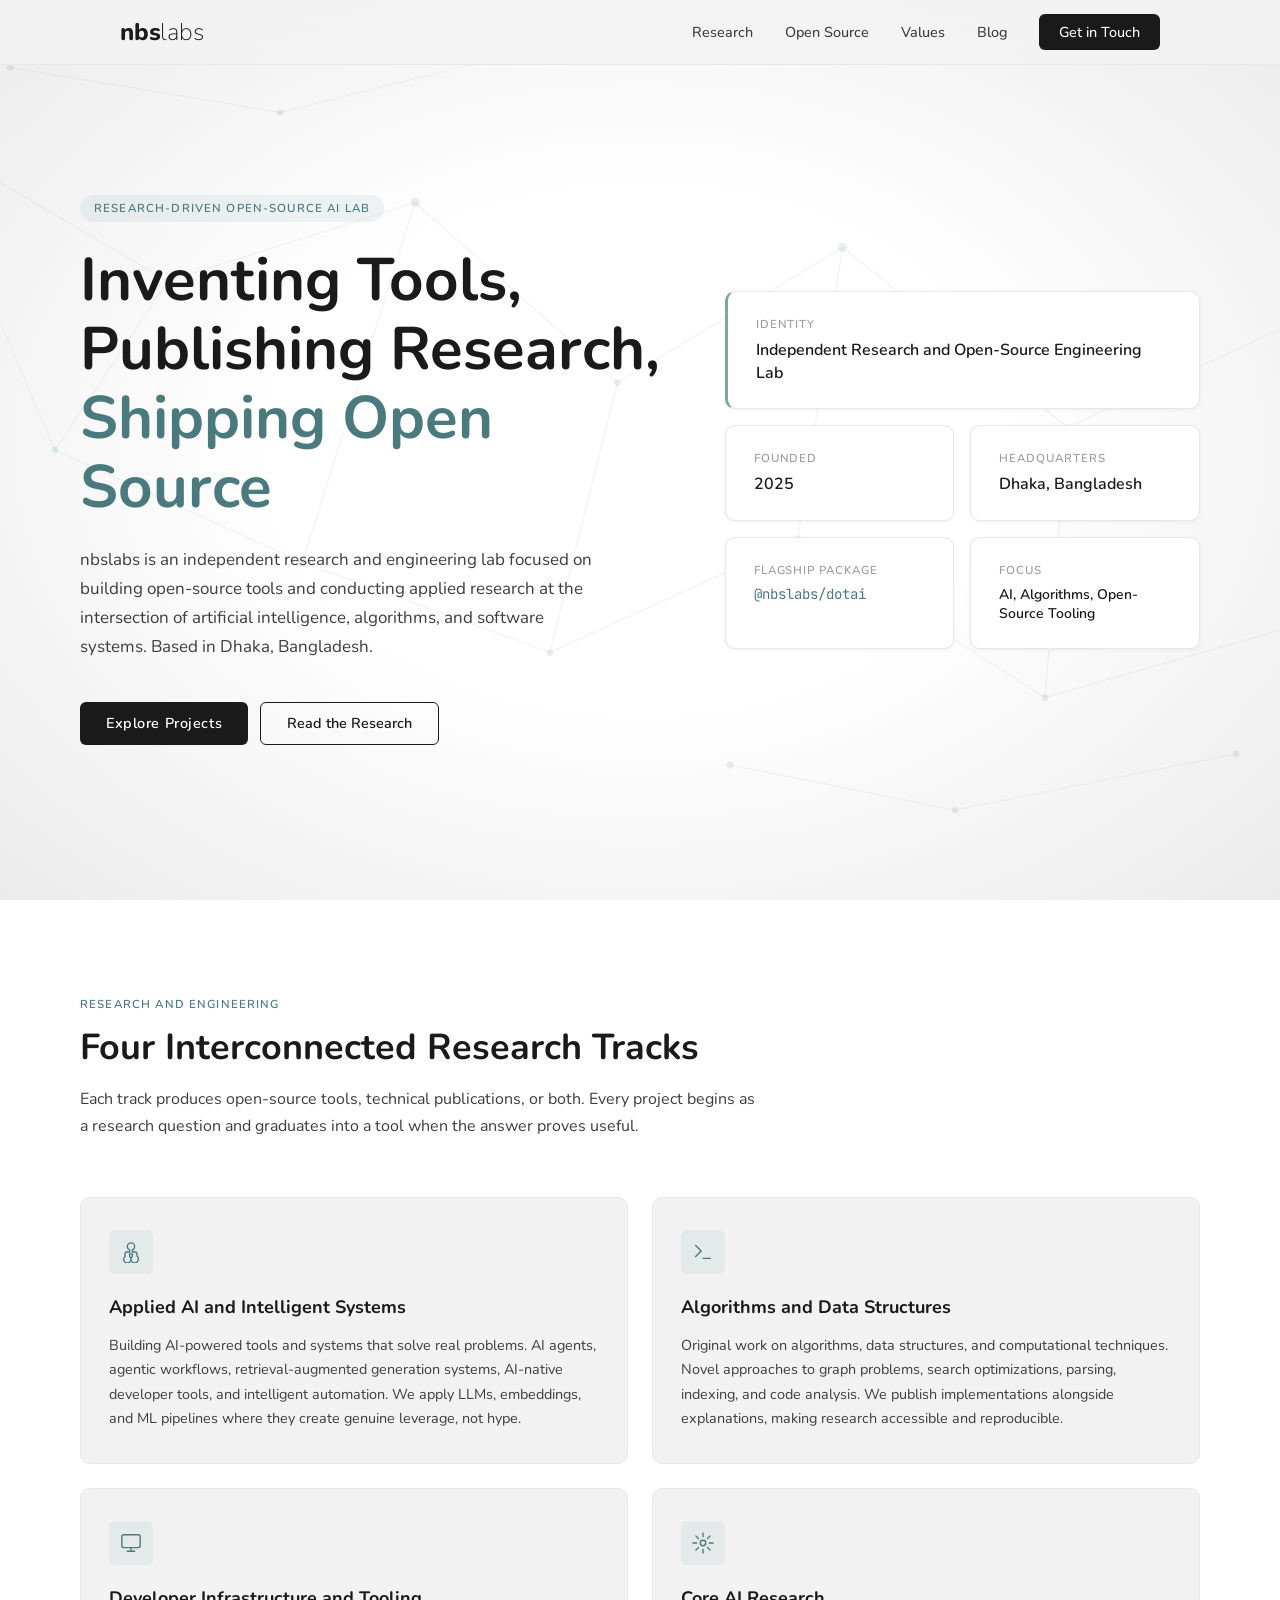
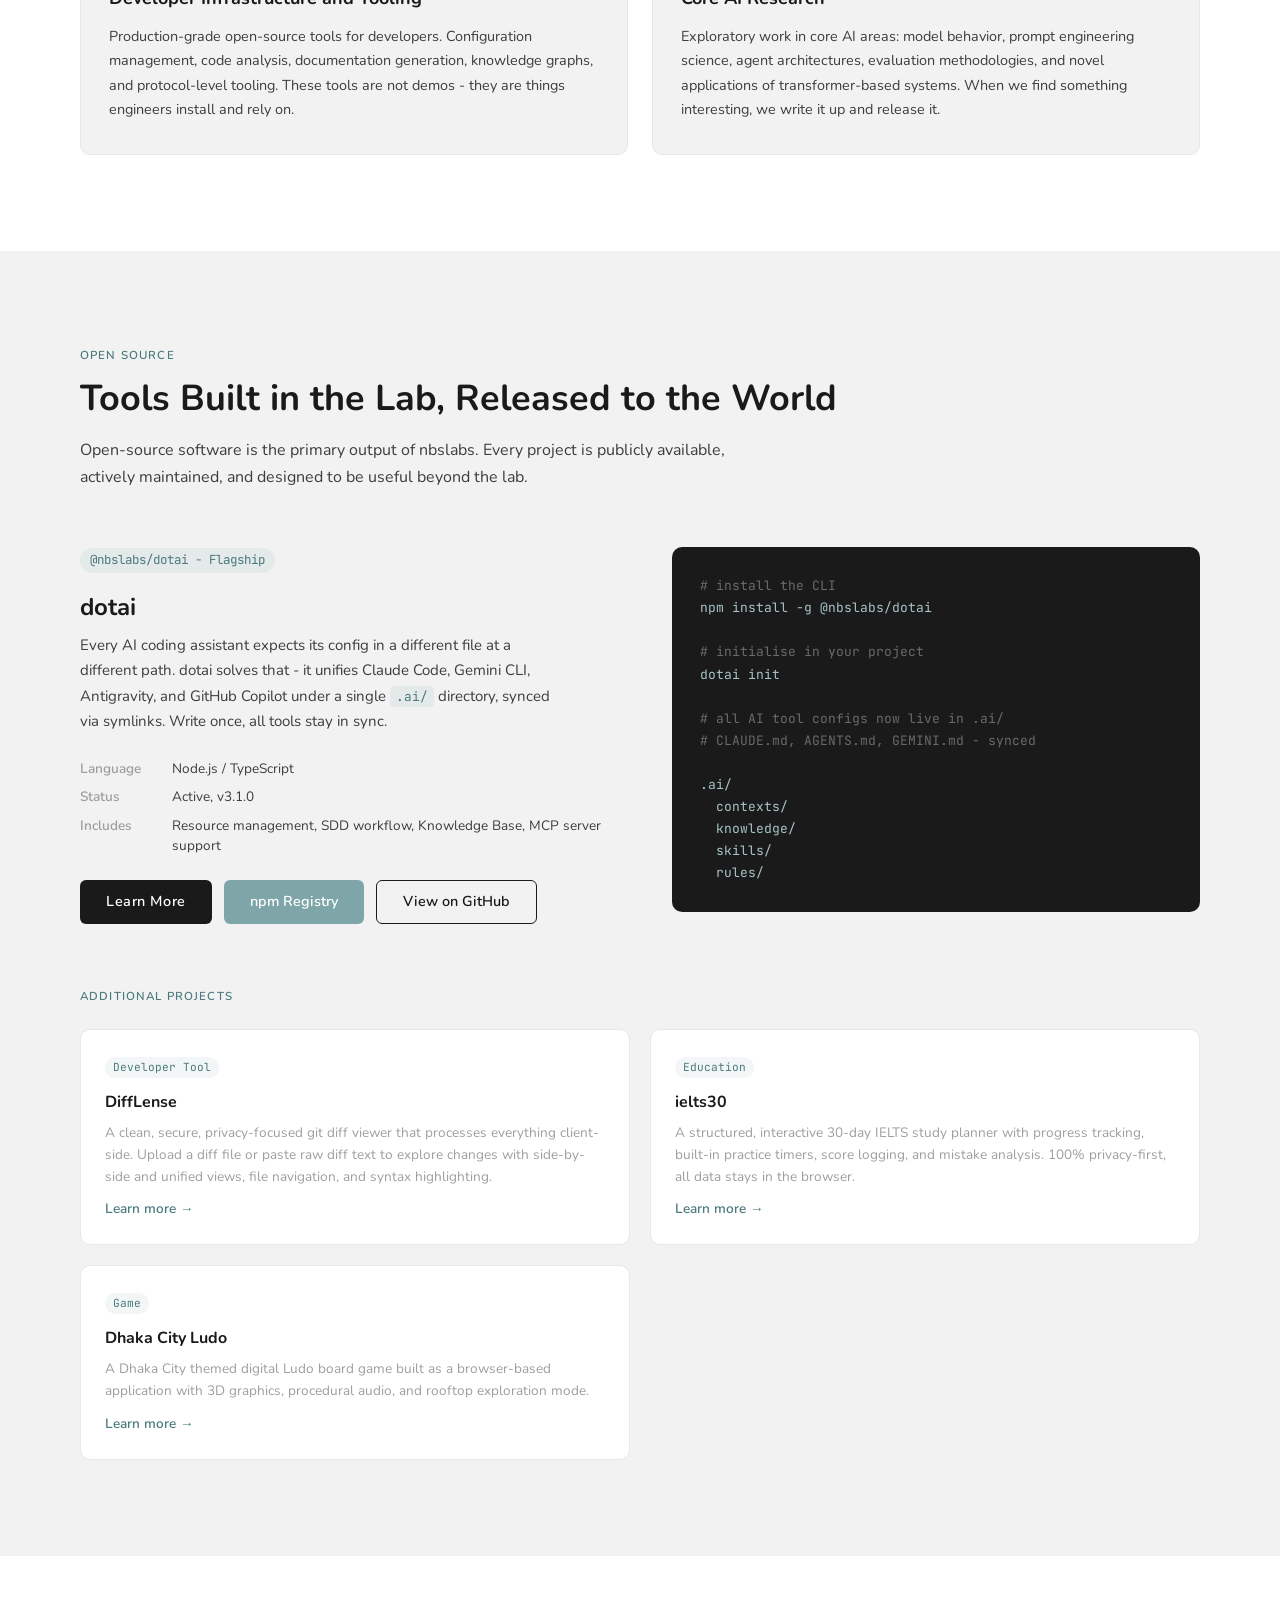
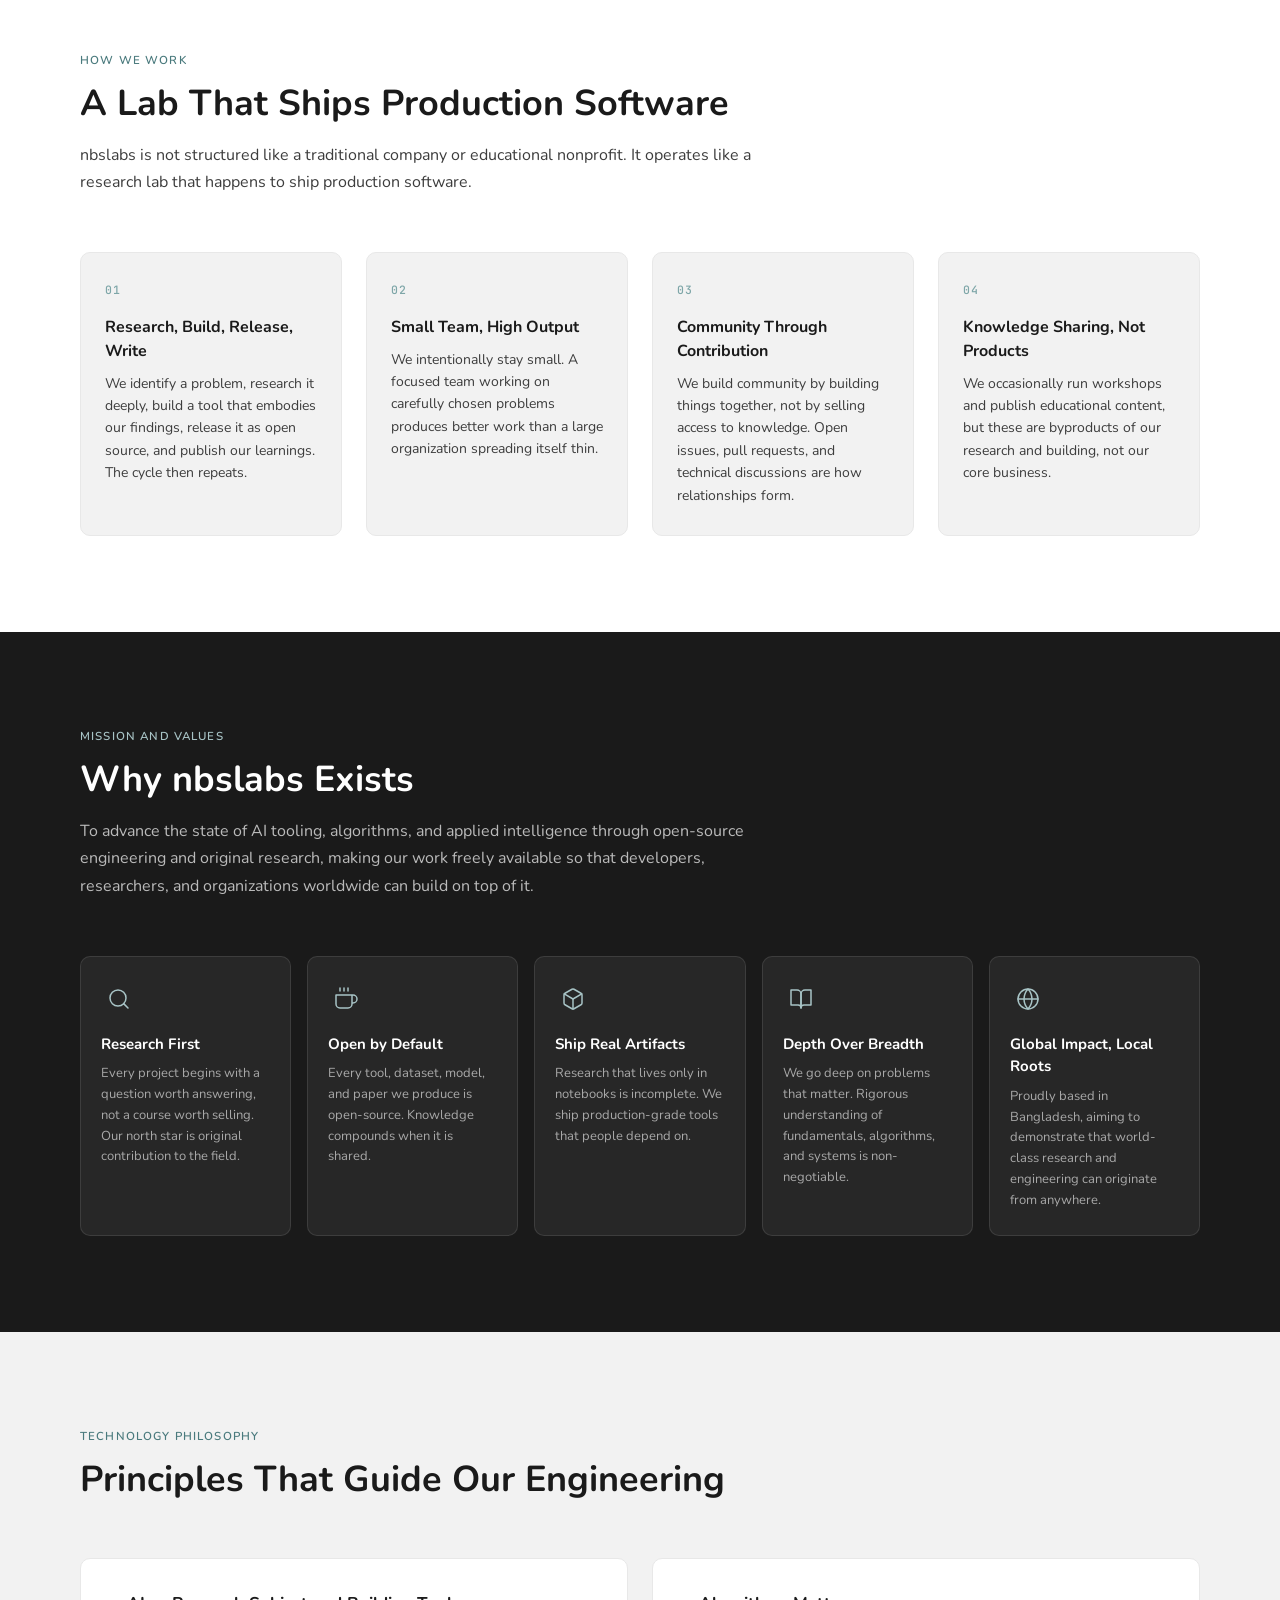
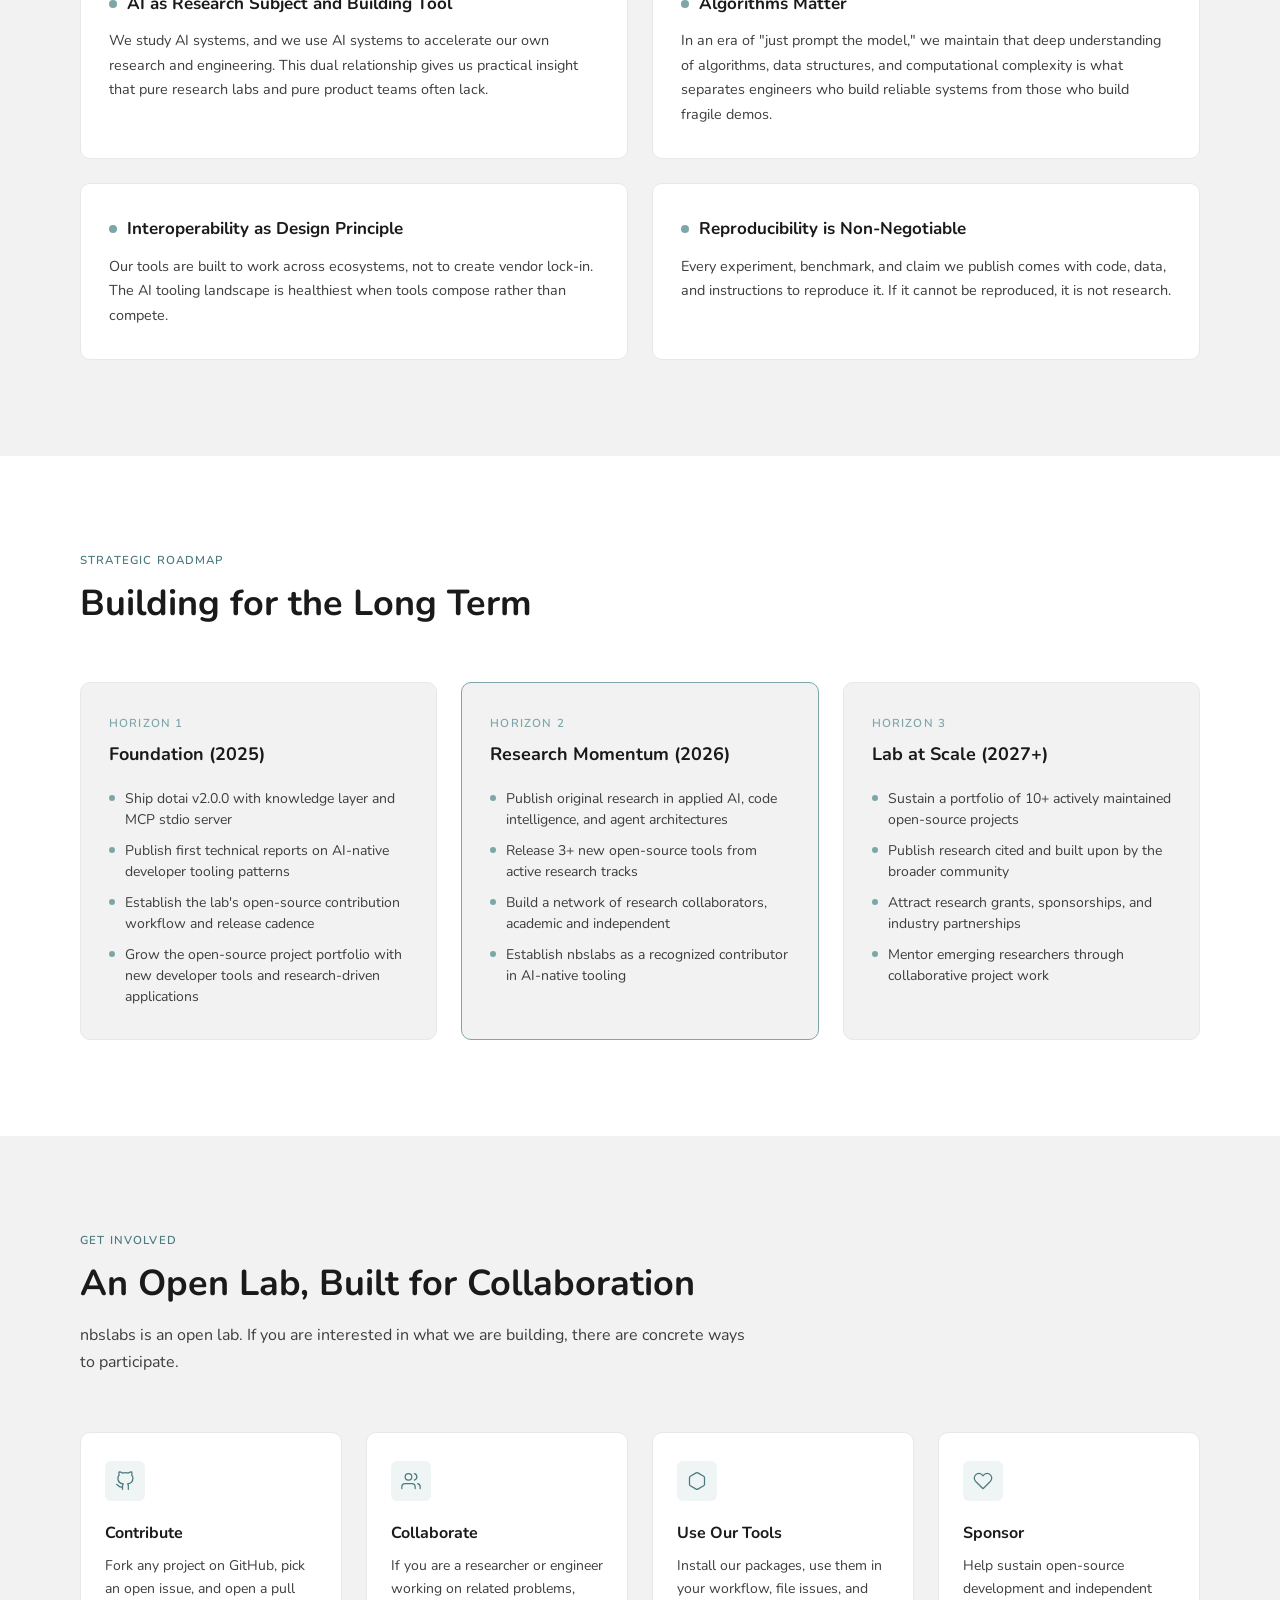
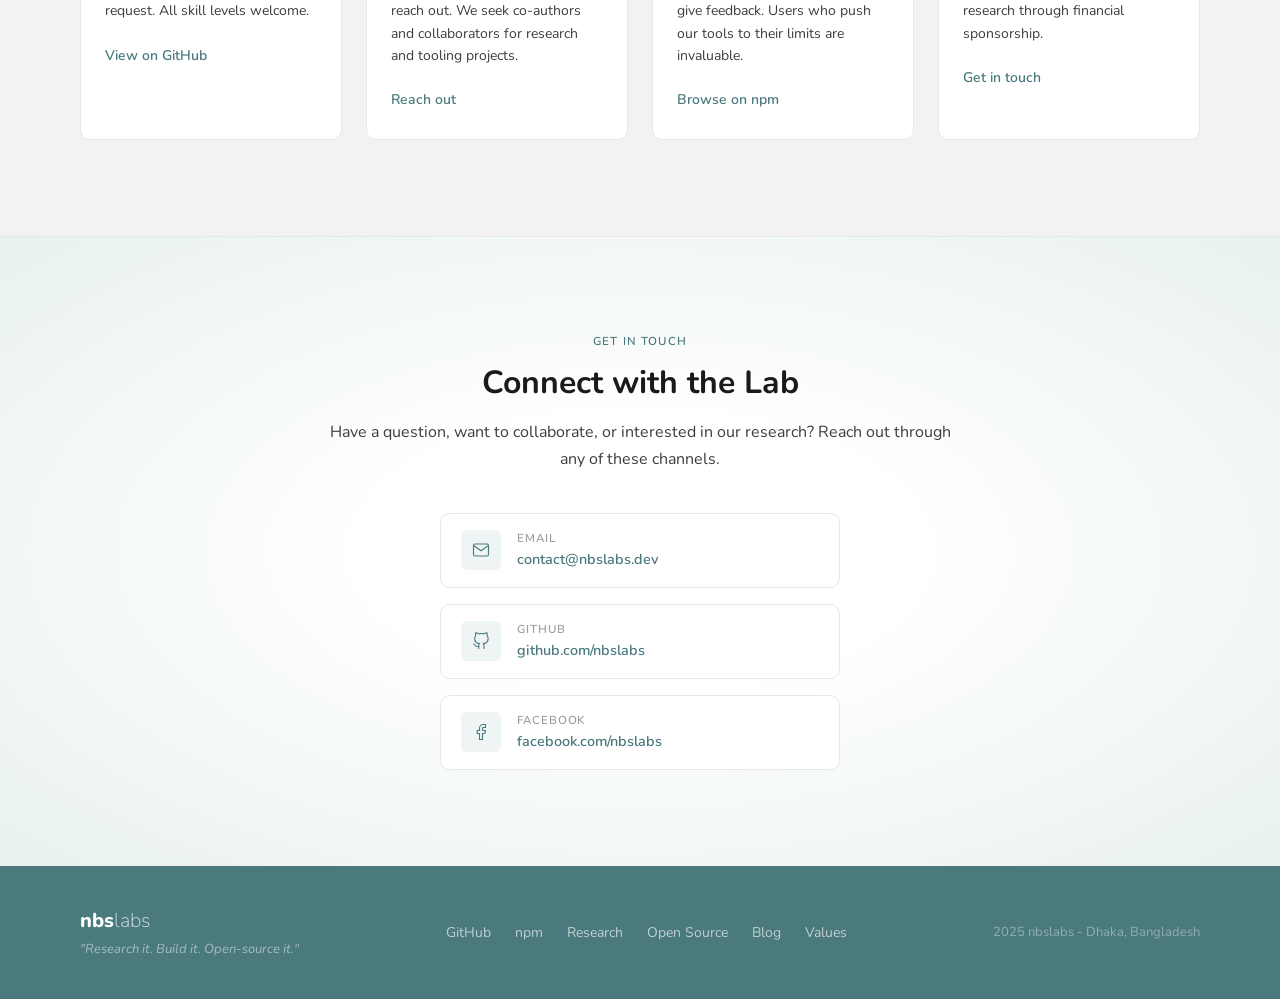
==== commit c3432635: "feat: add dedicated project pages for dotai, DiffLense, ielts30, Dhaka City Ludo - Create /projects/" ====
--- a/index.html
+++ b/index.html
@@ -457,7 +457,7 @@
 
     .oss-projects-grid {
       display: grid;
-      grid-template-columns: repeat(3, 1fr);
+      grid-template-columns: repeat(2, 1fr);
       gap: 20px;
     }
 
@@ -1105,14 +1105,15 @@
             </div>
             <div class="oss-meta-row">
               <span class="oss-meta-key">Status</span>
-              <span class="oss-meta-val">Active, v2.0.0 roadmap in progress</span>
+              <span class="oss-meta-val">Active, v3.1.0</span>
             </div>
             <div class="oss-meta-row">
-              <span class="oss-meta-key">v2.0</span>
-              <span class="oss-meta-val">Knowledge layer, MCP stdio server, codebase scanner, git hooks</span>
+              <span class="oss-meta-key">Includes</span>
+              <span class="oss-meta-val">Resource management, SDD workflow, Knowledge Base, MCP server support</span>
             </div>
           </div>
           <div style="display:flex;gap:12px;margin-top:24px;">
+            <a href="/projects/dotai.html" class="btn-primary">Learn More</a>
             <a href="https://www.npmjs.com/package/@nbslabs/dotai" target="_blank" rel="noopener" class="btn-accent">npm Registry</a>
             <a href="https://github.com/nbslabs/dotai-cli" target="_blank" rel="noopener" class="btn-outline">View on GitHub</a>
           </div>
@@ -1134,23 +1135,26 @@
 
       <!-- Additional Projects -->
       <div class="reveal">
-        <p class="section-label" style="margin-bottom:24px;">Research-Driven Projects</p>
+        <p class="section-label" style="margin-bottom:24px;">Additional Projects</p>
         <div class="oss-projects-grid">
-          <div class="oss-project-card">
-            <span class="proj-tag">Code Intelligence</span>
-            <h4>WikiForge</h4>
-            <p>AI-native code documentation platform that generates interactive wikis from codebases via an MCP server. Research area: automated code comprehension and documentation synthesis.</p>
-          </div>
-          <div class="oss-project-card">
-            <span class="proj-tag">Knowledge Graphs</span>
-            <h4>codeograph</h4>
-            <p>Code Knowledge Graph MCP server using SQLite and Tree-sitter to reduce AI agent hallucinations. Research area: structural code representation, graph-based retrieval for LLM grounding.</p>
-          </div>
-          <div class="oss-project-card">
-            <span class="proj-tag">Conversational AI</span>
-            <h4>ConvoCart</h4>
-            <p>AI-powered conversational commerce agent for e-commerce platforms (Shopify, WooCommerce, Meta messaging). Research area: domain-specific AI agents, multi-platform integration.</p>
-          </div>
+          <a href="/projects/difflense.html" class="oss-project-card" style="display:block;text-decoration:none;color:inherit;">
+            <span class="proj-tag">Developer Tool</span>
+            <h4>DiffLense</h4>
+            <p>A clean, secure, privacy-focused git diff viewer that processes everything client-side. Upload a diff file or paste raw diff text to explore changes with side-by-side and unified views, file navigation, and syntax highlighting.</p>
+            <span style="display:inline-block;margin-top:12px;font-size:0.85rem;font-weight:600;color:var(--color-accent-dark);">Learn more &rarr;</span>
+          </a>
+          <a href="/projects/ielts30.html" class="oss-project-card" style="display:block;text-decoration:none;color:inherit;">
+            <span class="proj-tag">Education</span>
+            <h4>ielts30</h4>
+            <p>A structured, interactive 30-day IELTS study planner with progress tracking, built-in practice timers, score logging, and mistake analysis. 100% privacy-first, all data stays in the browser.</p>
+            <span style="display:inline-block;margin-top:12px;font-size:0.85rem;font-weight:600;color:var(--color-accent-dark);">Learn more &rarr;</span>
+          </a>
+          <a href="/projects/dhaka-city-ludo.html" class="oss-project-card" style="display:block;text-decoration:none;color:inherit;">
+            <span class="proj-tag">Game</span>
+            <h4>Dhaka City Ludo</h4>
+            <p>A Dhaka City themed digital Ludo board game built as a browser-based application with 3D graphics, procedural audio, and rooftop exploration mode.</p>
+            <span style="display:inline-block;margin-top:12px;font-size:0.85rem;font-weight:600;color:var(--color-accent-dark);">Learn more &rarr;</span>
+          </a>
         </div>
       </div>
     </div>
@@ -1310,7 +1314,7 @@
             <div class="roadmap-item"><div class="roadmap-dot"></div><span>Ship dotai v2.0.0 with knowledge layer and MCP stdio server</span></div>
             <div class="roadmap-item"><div class="roadmap-dot"></div><span>Publish first technical reports on AI-native developer tooling patterns</span></div>
             <div class="roadmap-item"><div class="roadmap-dot"></div><span>Establish the lab's open-source contribution workflow and release cadence</span></div>
-            <div class="roadmap-item"><div class="roadmap-dot"></div><span>Launch WikiForge and codeograph as public alpha releases</span></div>
+            <div class="roadmap-item"><div class="roadmap-dot"></div><span>Grow the open-source project portfolio with new developer tools and research-driven applications</span></div>
           </div>
         </div>
         <div class="roadmap-card current reveal">
@@ -1403,7 +1407,7 @@
         Reach out through any of these channels.
       </p>
       <div class="contact-list">
-        <a href="mailto:nbslabs.dev@gmail.com" class="contact-item reveal">
+        <a href="mailto:contact@nbslabs.dev" class="contact-item reveal">
           <div class="contact-icon">
             <svg viewBox="0 0 24 24" xmlns="http://www.w3.org/2000/svg">
               <path d="M4 4h16c1.1 0 2 .9 2 2v12c0 1.1-.9 2-2 2H4c-1.1 0-2-.9-2-2V6c0-1.1.9-2 2-2z" stroke-linecap="round" stroke-linejoin="round"/>
@@ -1412,7 +1416,7 @@
           </div>
           <div class="contact-detail">
             <div class="contact-platform">Email</div>
-            <div class="contact-handle">nbslabs.dev@gmail.com</div>
+            <div class="contact-handle">contact@nbslabs.dev</div>
           </div>
         </a>
         <a href="https://github.com/nbslabs" target="_blank" rel="noopener" class="contact-item reveal">
